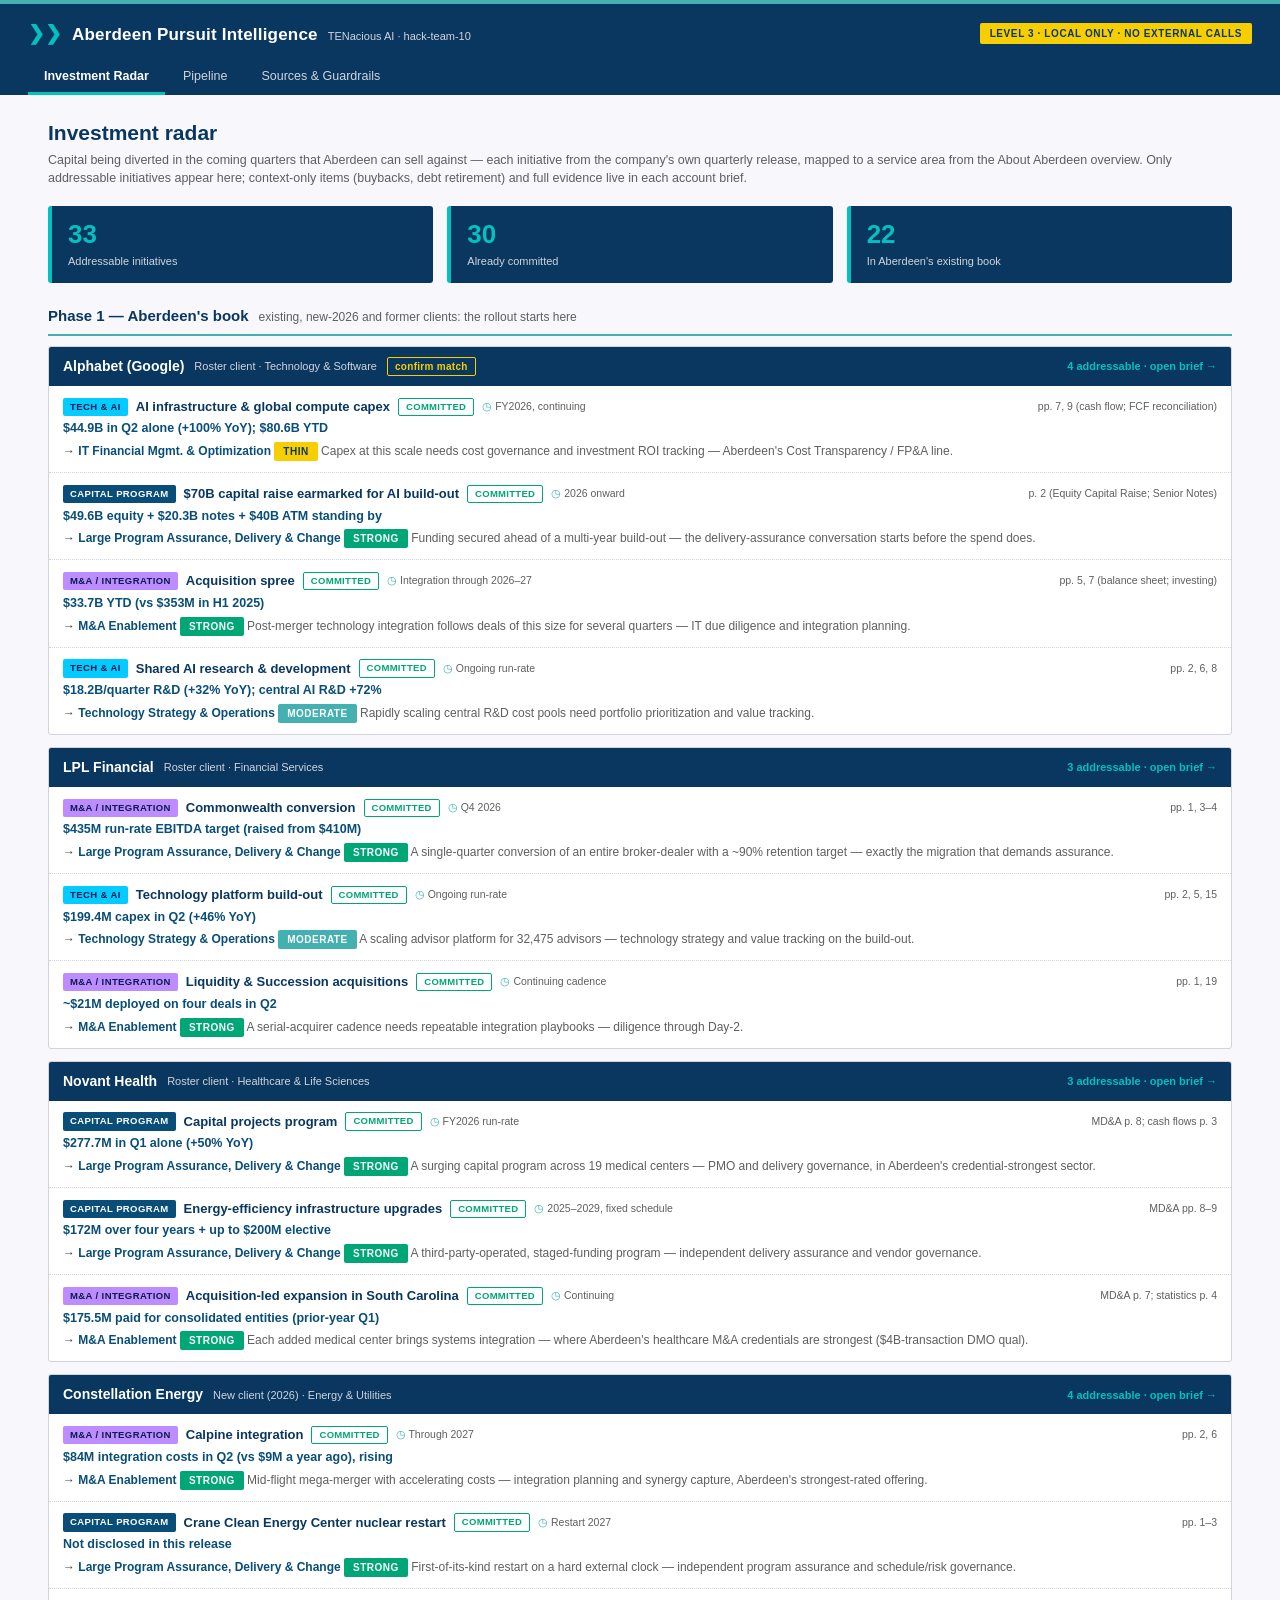
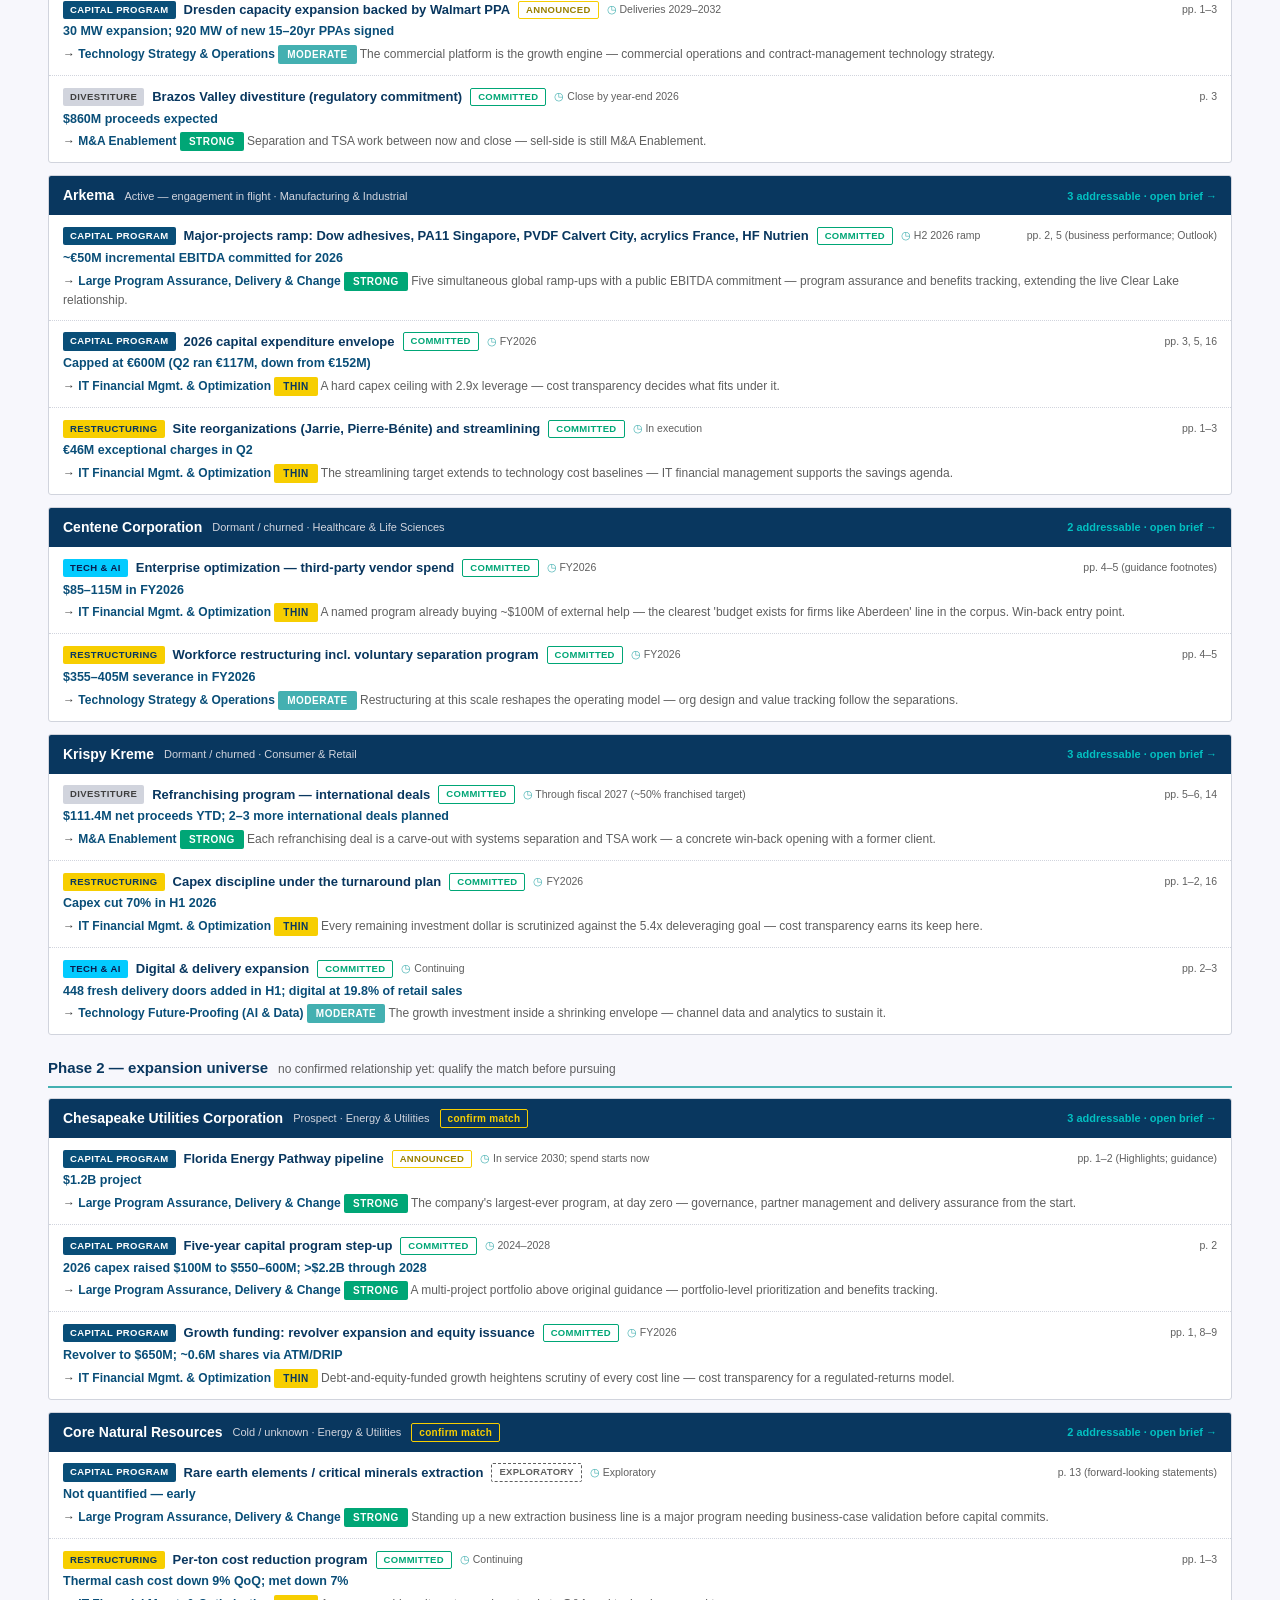
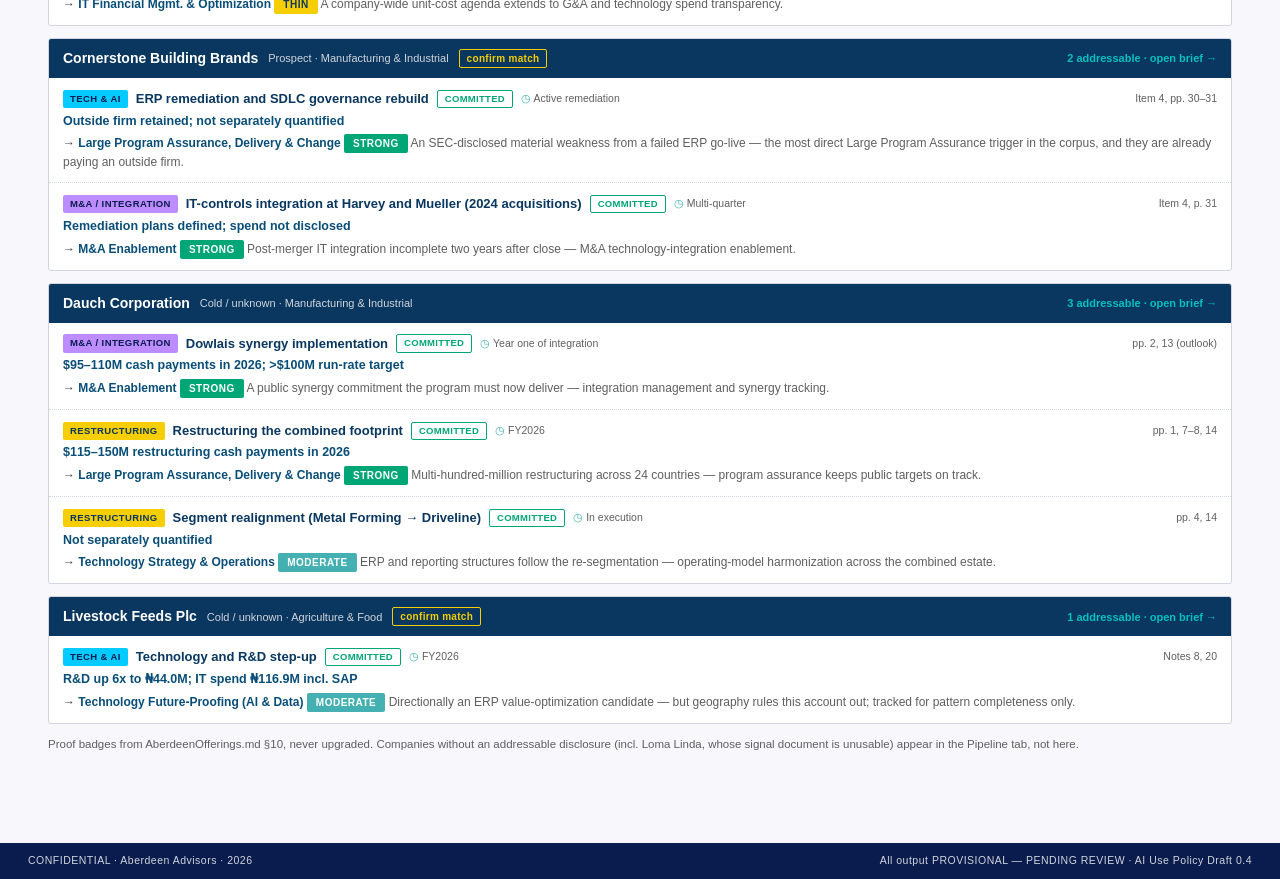
==== app/pursuit-intelligence.html @ a60574e6 "Remove the redundant Accounts-assessed stat from the Pipeline view It only repeated the row count of" ====
<meta charset="utf-8" />
<meta name="viewport" content="width=device-width, initial-scale=1.0" />
<title>Aberdeen Pursuit Intelligence</title>
<style>
/* Aberdeen Pursuit Intelligence — CURRENT brand system (SKILL.md §2.1)
   Flat, dense, navy-dominant, confident. No shadows, no gradients (except
   where a surface needs separation), no decoration. */

:root {
  --navy: #09375F;
  --navy-dark: #091C4D;
  --navy-mid: #094E78;
  --teal-heritage: #44B0B1;
  --teal-signal: #03C0C1;
  --teal-light: #E7F5F5;
  --amber: #F7CE01;
  --blue-cta: #027BCE;
  --white: #FFFFFF;
  --grey-light: #D1D4DD;
  --body: #404040;
  --grey-dark: #5F5F5F;
  --cyan: #03CBFF;
  --green: #00A676;
  --purple: #BD8CFF;
  --red: #D85049;
  --bg: #F7F7FC;
  --font: "Poppins", "Montserrat", "Segoe UI", Calibri, sans-serif;
}

* { margin: 0; padding: 0; box-sizing: border-box; }

body {
  font-family: var(--font);
  color: var(--body);
  background: var(--bg);
  font-size: 13.5px;
  line-height: 1.5;
}

/* ---------- header ---------- */
.topbar {
  background: var(--navy);
  color: var(--white);
  border-top: 4px solid var(--teal-heritage);
  padding: 14px 28px 0;
}
.topbar-row { display: flex; align-items: center; gap: 16px; }
.brandmark { display: flex; align-items: baseline; gap: 10px; }
.brandmark .chev { color: var(--teal-signal); font-weight: 700; font-size: 20px; }
.brandmark h1 { font-size: 17px; font-weight: 600; letter-spacing: .2px; }
.brandmark .sub { font-size: 11px; color: var(--grey-light); font-weight: 400; }
.level3 {
  margin-left: auto; font-size: 10px; font-weight: 600; letter-spacing: .6px;
  color: var(--navy); background: var(--amber); padding: 3px 10px; border-radius: 2px;
}
.tabs { display: flex; gap: 2px; margin-top: 12px; }
.tab {
  background: transparent; border: none; color: var(--grey-light);
  font-family: var(--font); font-size: 12.5px; font-weight: 500;
  padding: 9px 16px; cursor: pointer; border-bottom: 3px solid transparent;
}
.tab:hover { color: var(--white); }
.tab.active { color: var(--white); border-bottom-color: var(--teal-signal); font-weight: 600; }

.container { max-width: 1240px; margin: 0 auto; padding: 22px 28px 60px; }

/* ---------- generic ---------- */
h2.viewtitle { color: var(--navy); font-size: 21px; font-weight: 600; margin-bottom: 2px; }
.viewsub { color: var(--grey-dark); font-size: 12.5px; margin-bottom: 18px; }
.card {
  background: var(--white); border: 1px solid var(--grey-light);
  border-radius: 3px; padding: 16px 18px; margin-bottom: 14px;
}
.card h3 {
  color: var(--navy); font-size: 13px; font-weight: 600; text-transform: uppercase;
  letter-spacing: .5px; margin-bottom: 10px; padding-bottom: 6px;
  border-bottom: 2px solid var(--teal-heritage);
}
.grid2 { display: grid; grid-template-columns: 1fr 1fr; gap: 14px; align-items: start; }
.grid3 { display: grid; grid-template-columns: repeat(3, 1fr); gap: 14px; }
@media (max-width: 900px) { .grid2, .grid3 { grid-template-columns: 1fr; } }

.muted { color: var(--grey-dark); font-size: 12px; }
.small { font-size: 11.5px; }

/* ---------- chips & badges ---------- */
.chip {
  display: inline-block; font-size: 10px; font-weight: 600; letter-spacing: .4px;
  padding: 2px 8px; border-radius: 2px; text-transform: uppercase; white-space: nowrap;
}
.chip.filing        { background: var(--navy); color: var(--white); }
.chip.pressrelease  { background: var(--navy-mid); color: var(--white); }
.chip.digest        { background: var(--grey-light); color: var(--body); }
.chip.instruction   { background: var(--teal-heritage); color: var(--white); }
.chip.inference     { background: var(--white); color: var(--grey-dark); border: 1px dashed var(--grey-dark); }

.badge {
  display: inline-block; font-size: 10px; font-weight: 700; letter-spacing: .5px;
  padding: 2px 9px; border-radius: 2px;
}
.badge.STRONG   { background: var(--green); color: var(--white); }
.badge.MODERATE { background: var(--teal-heritage); color: var(--white); }
.badge.THIN     { background: var(--amber); color: var(--navy); }
.badge.NONE     { background: var(--red); color: var(--white); }

.tier {
  display: inline-block; font-size: 10.5px; font-weight: 700; letter-spacing: .4px;
  padding: 3px 10px; border-radius: 2px; text-transform: uppercase;
}
.tier.pursue   { background: var(--green); color: var(--white); }
.tier.develop  { background: var(--teal-signal); color: var(--navy-dark); }
.tier.qualify  { background: var(--amber); color: var(--navy); }
.tier.monitor  { background: var(--grey-light); color: var(--body); }

.flag {
  display: inline-block; font-size: 10px; font-weight: 600; color: var(--red);
  border: 1px solid var(--red); padding: 1px 7px; border-radius: 2px; letter-spacing: .3px;
}

/* ---------- tooltips ----------
   Plain-language explanations for the two badge systems (proof strength
   and commitment status). CSS-only, shown on hover; flat per the brand. */
[data-tip] { position: relative; cursor: help; }
[data-tip]::after {
  content: attr(data-tip);
  position: absolute; left: 0; bottom: calc(100% + 7px);
  background: var(--navy-dark); color: var(--white);
  font-size: 11px; font-weight: 400; line-height: 1.45; letter-spacing: 0;
  text-transform: none; text-align: left;
  padding: 8px 11px; border-radius: 3px;
  width: 250px; white-space: normal;
  opacity: 0; visibility: hidden; transition: opacity .12s ease-in;
  z-index: 30; pointer-events: none;
}
[data-tip]:hover::after, [data-tip]:focus-visible::after { opacity: 1; visibility: visible; }

.delta-up { color: var(--green); font-weight: 600; }
.delta-down { color: var(--red); font-weight: 600; }
.delta-flat { color: var(--grey-dark); }

/* ---------- dashboard ---------- */
.statrow { display: grid; grid-template-columns: repeat(4, 1fr); gap: 14px; margin-bottom: 18px; }
@media (max-width: 900px) { .statrow { grid-template-columns: repeat(2, 1fr); } }
.stat {
  background: var(--navy); color: var(--white); border-radius: 3px;
  padding: 14px 16px; border-left: 4px solid var(--teal-signal);
}
.stat .v { font-size: 26px; font-weight: 700; color: var(--teal-signal); line-height: 1.15; }
.stat .l { font-size: 11px; color: var(--grey-light); margin-top: 3px; }

table.accounts { width: 100%; border-collapse: collapse; background: var(--white); }
table.accounts th {
  background: var(--navy); color: var(--white); text-align: left;
  font-size: 11px; font-weight: 600; letter-spacing: .4px; text-transform: uppercase;
  padding: 9px 12px;
}
table.accounts td { padding: 10px 12px; border-bottom: 1px solid var(--grey-light); vertical-align: middle; font-size: 12.5px; }
table.accounts tr.acct-row { cursor: pointer; }
table.accounts tr.acct-row:hover td { background: var(--teal-light); }
.acct-name { color: var(--navy); font-weight: 600; font-size: 13.5px; }
.scorebar-wrap { display: flex; align-items: center; gap: 8px; min-width: 130px; }
.scorebar { flex: 1; height: 7px; background: var(--grey-light); border-radius: 2px; overflow: hidden; }
.scorebar > div { height: 100%; }
.scoreval { font-weight: 700; color: var(--navy); width: 26px; text-align: right; }

/* ---------- account detail ---------- */
.backlink {
  background: none; border: none; color: var(--blue-cta); font-family: var(--font);
  font-size: 12.5px; cursor: pointer; padding: 0; margin-bottom: 12px;
}
.acct-header { border-left: 5px solid var(--teal-heritage); padding-left: 16px; margin-bottom: 16px; }
.acct-header h2 { color: var(--navy); font-size: 24px; font-weight: 600; }
.acct-header .meta { display: flex; flex-wrap: wrap; gap: 8px; margin-top: 6px; align-items: center; }
.playline { margin-top: 8px; font-size: 13.5px; color: var(--navy); font-weight: 500; }
.playline b { color: var(--teal-signal); }

.scorebreak { display: flex; gap: 0; border: 1px solid var(--grey-light); border-radius: 3px; overflow: hidden; margin-bottom: 14px; }
.scorebreak .seg { flex: 1; padding: 10px 14px; background: var(--white); border-right: 1px solid var(--grey-light); }
.scorebreak .seg:last-child { border-right: none; }
.scorebreak .seg .n { font-size: 20px; font-weight: 700; color: var(--navy); }
.scorebreak .seg .cap { font-size: 10.5px; color: var(--grey-dark); text-transform: uppercase; letter-spacing: .4px; }
.scorebreak .seg.total { background: var(--navy); }
.scorebreak .seg.total .n { color: var(--teal-signal); }
.scorebreak .seg.total .cap { color: var(--grey-light); }

.signal { border: 1px solid var(--grey-light); border-left: 4px solid var(--teal-heritage); border-radius: 2px; padding: 12px 14px; margin-bottom: 10px; background: var(--white); }
.signal .sig-head { display: flex; align-items: center; gap: 8px; flex-wrap: wrap; }
.signal .sig-title { font-weight: 600; color: var(--navy); font-size: 13.5px; }
.signal .evidence { margin-top: 5px; }
.signal .quote {
  margin-top: 7px; padding: 7px 12px; background: var(--teal-light);
  border-left: 3px solid var(--teal-signal); font-style: italic; font-size: 12.5px;
}
.signal .maps { margin-top: 7px; font-size: 12px; }
.signal .maps b { color: var(--navy-mid); }
.sig-src { font-size: 10.5px; color: var(--grey-dark); margin-left: auto; }

.finrow { display: flex; flex-wrap: wrap; gap: 10px; margin-bottom: 4px; }
.fin {
  background: var(--white); border: 1px solid var(--grey-light); border-radius: 2px;
  padding: 8px 12px; min-width: 120px;
}
.fin .fl { font-size: 10.5px; color: var(--grey-dark); text-transform: uppercase; letter-spacing: .3px; }
.fin .fv { font-size: 16px; font-weight: 700; color: var(--navy); }
.fin .fd { font-size: 11px; }

.offer-rec { border: 1px solid var(--grey-light); border-radius: 2px; padding: 12px 14px; margin-bottom: 10px; background: var(--white); }
.offer-rec .oh { display: flex; align-items: center; gap: 10px; flex-wrap: wrap; }
.offer-rec .oname { font-weight: 600; color: var(--navy); }
.offer-rec .osub { font-size: 11.5px; color: var(--grey-dark); }
.cred { margin-top: 8px; padding: 8px 12px; background: var(--bg); border-left: 3px solid var(--navy-mid); font-size: 12px; }
.cred .ct { color: var(--grey-dark); font-size: 11px; margin-top: 2px; }
.inflight { color: var(--red); font-weight: 600; font-size: 10.5px; letter-spacing: .3px; }

.gap {
  padding: 8px 12px; background: #FDF6DA; border: 1px solid var(--amber);
  border-radius: 2px; font-size: 12px; margin-bottom: 8px;
}
.gap b { color: var(--navy); }

dl.kv { display: grid; grid-template-columns: 160px 1fr; row-gap: 7px; column-gap: 12px; }
dl.kv dt { color: var(--grey-dark); font-size: 11.5px; text-transform: uppercase; letter-spacing: .3px; padding-top: 1px; }
dl.kv dd { font-size: 12.5px; }
.empty-field { color: var(--grey-dark); font-style: italic; }
.empty-field::before { content: "— "; }

.rolechips { display: flex; flex-wrap: wrap; gap: 6px; margin-top: 6px; }
.rolechip { background: var(--teal-light); color: var(--navy); font-size: 11px; font-weight: 500; padding: 3px 10px; border-radius: 10px; }

/* ---------- investment radar ---------- */
.phasehead {
  display: flex; align-items: baseline; gap: 10px; margin: 22px 0 10px;
  padding-bottom: 6px; border-bottom: 2px solid var(--teal-heritage);
}
.phasehead h3 { color: var(--navy); font-size: 15px; font-weight: 600; }
.phasehead .muted { font-size: 12px; }

.inv-card {
  background: var(--white); border: 1px solid var(--grey-light); border-radius: 3px;
  margin-bottom: 12px; /* overflow must stay visible so badge tooltips are not clipped */
}
.inv-card .inv-head { border-radius: 2px 2px 0 0; }
.inv-card .inv-head {
  display: flex; align-items: center; gap: 10px; flex-wrap: wrap;
  background: var(--navy); color: var(--white); padding: 9px 14px; cursor: pointer;
}
.inv-card .inv-head:hover { background: var(--navy-mid); }
.inv-card .inv-head:focus-visible {
  background: var(--navy-mid);
  outline: 2px solid var(--teal-signal); outline-offset: -2px;
}
.inv-card .inv-head .nm { font-weight: 600; font-size: 14px; }
.inv-card .inv-head .bk { font-size: 11px; color: var(--grey-light); }
.inv-card .inv-head .cnt { margin-left: auto; font-size: 11px; color: var(--teal-signal); font-weight: 600; }

.inv-item { padding: 11px 14px; border-bottom: 1px dotted var(--grey-light); }
.inv-item:last-child { border-bottom: none; }
.inv-item .row1 { display: flex; align-items: center; gap: 8px; flex-wrap: wrap; }
.inv-item .init { font-weight: 600; color: var(--navy); font-size: 13px; }
.inv-item .amt { color: var(--navy-mid); font-weight: 700; font-size: 12.5px; }
.inv-item .angle { margin-top: 4px; font-size: 12px; }
.inv-item .angle b { color: var(--navy-mid); }
.inv-item .ev { margin-top: 3px; font-size: 11.5px; color: var(--grey-dark); }
.inv-item.ctx { background: var(--bg); }
.inv-item.ctx .init { color: var(--grey-dark); font-weight: 500; }

.itype {
  display: inline-block; font-size: 9.5px; font-weight: 700; letter-spacing: .4px;
  padding: 2px 7px; border-radius: 2px; text-transform: uppercase; white-space: nowrap;
}
.itype.tech-ai         { background: var(--cyan); color: var(--navy-dark); }
.itype.capital-program { background: var(--navy-mid); color: var(--white); }
.itype.ma-integration  { background: var(--purple); color: var(--navy-dark); }
.itype.restructuring   { background: var(--amber); color: var(--navy); }
.itype.capital-returns { background: var(--green); color: var(--white); }
.itype.divestiture     { background: var(--grey-light); color: var(--body); }

.istatus {
  display: inline-block; font-size: 9.5px; font-weight: 600; letter-spacing: .3px;
  padding: 1px 7px; border-radius: 2px; text-transform: uppercase;
}
.istatus.committed   { border: 1px solid var(--green); color: var(--green); }
.istatus.announced   { border: 1px solid var(--amber); color: #9a8000; }
.istatus.exploratory { border: 1px dashed var(--grey-dark); color: var(--grey-dark); }

.hzn { font-size: 10.5px; color: var(--grey-dark); white-space: nowrap; }
.hzn::before { content: "◷ "; color: var(--teal-heritage); }

/* ---------- outreach ---------- */
.controls { display: flex; flex-wrap: wrap; gap: 12px; margin-bottom: 14px; align-items: flex-end; }
.control label { display: block; font-size: 10.5px; color: var(--grey-dark); text-transform: uppercase; letter-spacing: .4px; margin-bottom: 3px; }
.control select {
  font-family: var(--font); font-size: 12.5px; color: var(--body);
  padding: 7px 10px; border: 1px solid var(--grey-light); border-radius: 2px; background: var(--white);
  min-width: 180px;
}
.btn {
  font-family: var(--font); font-size: 12.5px; font-weight: 600; cursor: pointer;
  border: none; border-radius: 2px; padding: 9px 18px;
}
.btn.primary { background: var(--navy); color: var(--white); }
.btn.primary:hover { background: var(--navy-mid); }
.btn.ghost { background: var(--white); color: var(--navy); border: 1px solid var(--navy); }

.provisional {
  display: flex; align-items: center; gap: 10px;
  background: var(--amber); color: var(--navy); font-weight: 700; font-size: 11px;
  letter-spacing: .6px; padding: 7px 14px; border-radius: 2px 2px 0 0;
}
.draft {
  background: var(--white); border: 1px solid var(--amber); border-top: none;
  padding: 18px 22px; font-size: 13px; white-space: pre-wrap;
  font-family: var(--font); border-radius: 0 0 2px 2px;
}
.draft-meta { font-size: 11px; color: var(--grey-dark); margin-top: 8px; }

/* ---------- sources view ---------- */
table.srcs { width: 100%; border-collapse: collapse; background: var(--white); font-size: 12px; }
table.srcs th { background: var(--navy-mid); color: var(--white); text-align: left; padding: 8px 10px; font-size: 10.5px; text-transform: uppercase; letter-spacing: .4px; }
table.srcs td { padding: 8px 10px; border-bottom: 1px solid var(--grey-light); vertical-align: top; }

.guardrail { display: flex; gap: 10px; padding: 8px 0; border-bottom: 1px dotted var(--grey-light); font-size: 12.5px; }
.guardrail .gnum {
  flex: none; width: 22px; height: 22px; border-radius: 50%;
  background: var(--navy); color: var(--white); font-size: 11px; font-weight: 700;
  display: flex; align-items: center; justify-content: center;
}

footer.confid {
  margin-top: 30px; padding: 10px 28px; background: var(--navy-dark); color: var(--grey-light);
  font-size: 10.5px; letter-spacing: .5px; display: flex; justify-content: space-between;
}

/* --- focus visibility -----------------------------------------------------
   There were no :focus rules at all, so a keyboard user had no way to tell
   where they were. Teal outline, offset so it reads against both the white
   table and the teal-light hover state. */
:focus-visible {
  outline: 2px solid var(--teal-signal, #03C0C1);
  outline-offset: 2px;
}
table.accounts tr.acct-row:focus-visible {
  outline: 2px solid var(--teal-signal, #03C0C1);
  outline-offset: -2px;
}
table.accounts tr.acct-row:focus-visible td { background: var(--teal-light); }

/* --- wide tables scroll instead of breaking the page ----------------------
   The pipeline table is 7 columns with long offering names. Below roughly
   900px it forced horizontal overflow on <body>; now it scrolls in its own
   box and the page never does. */
.table-scroll { overflow-x: auto; -webkit-overflow-scrolling: touch; }
table.accounts, table.srcs { min-width: 720px; }
@media (max-width: 720px) {
  table.accounts, table.srcs { min-width: 640px; }
}

</style>
<header class="topbar">
    <div class="topbar-row">
      <div class="brandmark">
        <span class="chev">&#10095;&#10095;</span>
        <h1>Aberdeen Pursuit Intelligence</h1>
        <span class="sub">TENacious AI &middot; hack-team-10</span>
      </div>
      <span class="level3">LEVEL 3 &middot; LOCAL ONLY &middot; NO EXTERNAL CALLS</span>
    </div>
    <nav class="tabs" id="tabs">
      <button class="tab active" data-view="invest">Investment Radar</button>
      <button class="tab" data-view="dashboard">Pipeline</button>
      <button class="tab" data-view="sources">Sources &amp; Guardrails</button>
    </nav>
  </header>

  <main class="container" id="main"></main>

  <footer class="confid">
    <span>CONFIDENTIAL &middot; Aberdeen Advisors &middot; 2026</span>
    <span>All output PROVISIONAL — PENDING REVIEW &middot; AI Use Policy Draft 0.4</span>
  </footer>
<script>
/* ============================================================
   Aberdeen Pursuit Intelligence — Aberdeen-side knowledge base
   Source: hack-team-10/agent-instructions/AberdeenOfferings.md,
           AGENT_WORKFLOW.md, SKILL.md  (all facts trace to those files)
   Level 3 — local only. No external calls anywhere in this app.
   ============================================================ */

const ABERDEEN = {

  firm: {
    name: "Aberdeen Advisors",
    profile: [
      { label: "Team", value: "250+ (2026)", note: "2 in 2019 → 250+ in 2026" },
      { label: "Recognition", value: "Inc. 5000", note: "Top 20 fastest-growing tech services co. in US" },
      { label: "Model", value: "Virtual-first", note: "HQ Chicago · offshore engineering Hyderabad" },
      { label: "Revenue 2026 (thru 8/6)", value: "$23.4M", note: "+32% vs 2025 same period ($17.7M), 30 accounts" },
    ],
    positioning: "Boutique speed and senior-practitioner delivery against Big-4 cost and timelines. 2–6 week sprints, not 3–9 month programs.",
    aberdeenRivals: "Per the CoE strategy session: the real competitive threat is Regional Boutiques (Slalom, West Monroe, Protiviti) and Pure-Play AI shops — not the Big-4.",
  },

  capabilities: [
    "Strategy & Transformation",
    "Deal Enablement & Growth",
    "Organizational & Operational Efficiency",
    "Financial Transparency",
    "Platform Implementation & Modernization",
    "Product & Application Services",
  ],

  industries: [
    "Construction", "Consumer Products", "Education", "Financial Services",
    "Healthcare", "Infrastructure", "Life Sciences", "Manufacturing",
    "Private Equity", "Public Sector", "Real Estate", "Retail",
    "Technology", "Transportation",
  ],

  /* The five sellable service areas + proof strength from AberdeenOfferings.md §10.
     Strength ratings are NEVER upgraded in this app — honesty mechanic. */
  offerings: [
    {
      id: "tso",
      name: "Technology Strategy & Operations",
      subServices: "Strategic Planning · Product Mgmt. · Value Tracking",
      strength: "MODERATE",
      proofNote: "3 Growth Strategy engagements + portfolio management content.",
    },
    {
      id: "itfm",
      name: "IT Financial Mgmt. & Optimization",
      subServices: "Cost Transparency · FP&A · Cost Transformation",
      strength: "THIN",
      proofNote: "Capability asserted, proof indirect (global sourcing business case; Orgill IT financial model). Sell the capability — do not imply a track record.",
    },
    {
      id: "aidata",
      name: "Technology Future-Proofing (AI & Data)",
      subServices: "AI & Data Readiness · Governance · Transformation",
      strength: "MODERATE",
      proofNote: "Delivered BI/MDM/data-platform work; ONE live AI engagement (Arkema KM Copilot & Energy Mgmt, Clear Lake) — citable as in progress, never as a delivered outcome.",
    },
    {
      id: "lpa",
      name: "Large Program Assurance, Delivery & Change",
      subServices: "EHR · ERP · Digital Transformations",
      strength: "STRONG",
      proofNote: "8 EHR/Epic credentials with quantified outcomes; ERP credentials cross-industry incl. brand-name retail.",
    },
    {
      id: "ma",
      name: "M&A Enablement",
      subServices: "IT Due Diligence · Integration Planning · Value Creation",
      strength: "STRONG",
      proofNote: "4 credentials spanning provider and PE, $4B transaction to <$50M — buy-side diligence and post-merger execution.",
    },
  ],

  /* Credential inventory highlights — anonymised per house convention
     ("Client is a [size] [sector] [type]…"). From AberdeenOfferings.md §7–§8. */
  credentials: [
    { id: "epic18", offering: "lpa", sector: "Healthcare",
      text: "Epic Foundations implementation of 18 modules over 12 months, achieving 9 stars", clientType: "Payvider", band: "$1B–$5B", quantified: true },
    { id: "apprat", offering: "lpa", sector: "Healthcare",
      text: "Application rationalization strategy & execution after Epic implementation — $50M+ savings over 5 years", clientType: "Provider", band: "$500M–$999M", quantified: true },
    { id: "dmo4b", offering: "ma", sector: "Healthcare",
      text: "Stood up a digital management office to guide post-merger IT integration planning in a $4B transaction", clientType: "Provider", band: "$5B+", quantified: true },
    { id: "pedd", offering: "ma", sector: "Private Equity",
      text: "IT due diligence for acquisition of an independent dermatology practice operator", clientType: "Private Equity", band: "$50–500M", quantified: false },
    { id: "ocio", offering: "tso", sector: "Healthcare",
      text: "Business case and operating model for global sourcing transformation across all IT towers (Apps, Infra, Data, Cyber)", clientType: "Provider", band: "$10B+", quantified: false },
    { id: "digstrat", offering: "tso", sector: "Healthcare",
      text: "Built and rolled out digital strategy — patient access, digital operations, community health — incl. cross-functional operating model", clientType: "Payvider", band: "$1B–$5B", quantified: false },
    { id: "pbicockpit", offering: "aidata", sector: "Healthcare",
      text: "Power BI analytics cockpit for all in-flight projects and requested demand across 4 source systems", clientType: "Provider", band: "$5B+", quantified: false },
    { id: "mdm", offering: "aidata", sector: "Healthcare",
      text: "Data Governance and MDM strategy using Azure Fabric, Informatica MDM, and Databricks", clientType: "Payvider", band: "$1B–$5B", quantified: false },
    { id: "arkemalive", offering: "aidata", sector: "Manufacturing",
      text: "KM Copilot & Energy Management engagement (Clear Lake) — Phase 1 kickoff Nov 2025, tech discovery Aug 2026. IN FLIGHT — cite as in progress only", clientType: "Specialty chemicals", band: "Enterprise", quantified: false, inFlight: true },
    { id: "walmarterp", offering: "lpa", sector: "Retail",
      text: "Led ERP transformation at the world's largest retailer — finance and supply chain for food manufacturing across Central America, Mexico and a US greenfield plant", clientType: "Retail", band: "Enterprise", quantified: false },
    { id: "unilever", offering: "lpa", sector: "Consumer Products",
      text: "SAP supply chain across European manufacturing units; global procurement delivering ~$2.5M/year spend impact", clientType: "Consumer goods", band: "Enterprise", quantified: true },
    { id: "commconn", offering: "tso", sector: "Healthcare",
      text: "Refined Community Connect expansion into a new state — provider group onboarding reduced from 6 to 3 months", clientType: "Provider", band: "$5B+", quantified: true },
    { id: "erphcm", offering: "lpa", sector: "Healthcare",
      text: "ERP & HCM platform strategy and selection incl. program design, activation, implementation assurance", clientType: "Payvider", band: "$1B–$5B", quantified: false },
    { id: "supchain", offering: "aidata", sector: "Healthcare",
      text: "Supply chain dashboards improving order funnel visibility, customer experience and SLA performance", clientType: "Provider", band: "$5B+", quantified: false },
  ],

  /* Account records for the 13 companies in the signal corpus.
     Buckets follow AGENT_WORKFLOW.md §2. Relationship facts come ONLY from
     the instruction files — where the repo has no CRM/revenue data, fields
     are null and the app reports the gap ("empty is a finding", §6.5). */
  accounts: [
    {
      id: "arkema", name: "Arkema", industry: "Manufacturing & Industrial",
      bucket: "existing-live", play: "Expansion — build on the live engagement",
      liveEngagementOffering: "aidata",
      matchNote: { score: 100, basis: "Named in AGENT_WORKFLOW.md §0 as a synced engagement library (Arkema — KM Copilot & Energy Management)." },
      relationship: {
        status: "Active Client — engagement in flight",
        engagement: "KM Copilot & Energy Management (Clear Lake). Phase 1 kickoff Nov 2025; tech discovery Aug 2026.",
        owner: null, strengthField: null, contacts: null, lastInteraction: null,
        note: "Engagement facts from AGENT_WORKFLOW.md. Owner, strength and contacts live in the CRM, which is not in this repo — reported as unavailable, not guessed.",
      },
      rosterEvidence: "On the client roster (AberdeenOfferings.md §9).",
    },
    {
      id: "centene", name: "Centene Corporation", industry: "Healthcare & Life Sciences",
      bucket: "dormant", play: "Win-back — lead with what changed since we left",
      matchNote: { score: 100, basis: "Named in AGENT_WORKFLOW.md §2 as dormant/churned (2025 revenue, zero 2026) and on the client roster." },
      relationship: {
        status: "Former client — dormant in 2026",
        engagement: null, owner: null, strengthField: null, contacts: null, lastInteraction: null,
        note: "Dormancy is documented; engagement history and contacts are in the CRM/Quals tracker, not in this repo.",
      },
      rosterEvidence: "On the client roster, healthcare group (§9).",
    },
    {
      id: "krispykreme", name: "Krispy Kreme", industry: "Consumer & Retail",
      bucket: "dormant", play: "Win-back — re-open with a cost/turnaround angle",
      matchNote: { score: 100, basis: "Named in AGENT_WORKFLOW.md §2 as dormant/churned and on the client roster." },
      relationship: {
        status: "Former client — dormant in 2026",
        engagement: null, owner: null, strengthField: null, contacts: null, lastInteraction: null,
        note: "Prior engagement detail lives in the Quals tracker, not in this repo.",
      },
      rosterEvidence: "On the client roster (§9).",
    },
    {
      id: "constellation", name: "Constellation Energy", industry: "Energy & Utilities",
      bucket: "new-2026", play: "Land-and-expand — deepen a first-year relationship",
      matchNote: { score: 100, basis: "CONFIRMED against the CRM account list (081426): the account is \"Constellation Energy Generation LLC\", the merchant-generation subsidiary that files these results. Earlier 88-score flag is resolved." },
      relationship: {
        status: "New client in 2026 — identity confirmed",
        engagement: null, owner: null, strengthField: null, contacts: null, lastInteraction: null,
        note: "Identity confirmed; owner, strength and contacts still require the CRM's populated fields.",
      },
      rosterEvidence: "\"Constellation\" evidenced in engagement folders / past-engagement examples (§9).",
    },
    {
      id: "novant", name: "Novant Health", industry: "Healthcare & Life Sciences",
      bucket: "roster-active", play: "Expand — healthcare is Aberdeen's credential stronghold",
      matchNote: { score: 100, basis: "Named on the client roster as a representative healthcare client (§9)." },
      relationship: {
        status: "Roster client — 2026 revenue status not in this repo",
        engagement: null, owner: null, strengthField: null, contacts: null, lastInteraction: null,
        note: "Roster presence is documented; current revenue trajectory requires the revenue file (not in repo).",
      },
      rosterEvidence: "Representative healthcare client on the roster slide (§9).",
    },
    {
      id: "lpl", name: "LPL Financial", industry: "Financial Services",
      bucket: "roster-active", play: "Expand — Financial Services is CoE priority sector #1",
      matchNote: { score: 100, basis: "Named on the client roster (§9)." },
      relationship: {
        status: "Roster client — 2026 revenue status not in this repo",
        engagement: null, owner: null, strengthField: null, contacts: null, lastInteraction: null,
        note: "Roster presence documented; trajectory and owner require the CRM/revenue file.",
      },
      rosterEvidence: "On the client roster (§9).",
    },
    {
      id: "alphabet", name: "Alphabet (Google)", industry: "Technology & Software",
      bucket: "roster-active", play: "Targeted expansion — scope a beachhead, not the enterprise",
      matchNote: { score: 100, basis: "CONFIRMED against the CRM account list (081426): \"Google\" is a named account. Identity is settled; the open question is SCOPE — nothing says which Google organisation or what was delivered, and the scale sits well outside Aberdeen's mid-market motion.", flagged: true },
      relationship: {
        status: "Roster client — scope of relationship unknown from this repo",
        engagement: null, owner: null, strengthField: null, contacts: null, lastInteraction: null,
        note: "Roster shows the logo; nothing in this repo says what was delivered or for which Google org.",
      },
      rosterEvidence: "On the client roster (§9).",
    },
    {
      id: "core", name: "Core Natural Resources", industry: "Energy & Utilities",
      bucket: "cold", play: "Cold — no Aberdeen relationship (earlier roster match was wrong)",
      matchNote: { score: 0, basis: "RESOLVED AGAINST THE CRM ACCOUNT LIST (081426): the Aberdeen account abbreviated \"Core\" on the roster slide is CORE COVERS, a spa/hot-tub cover manufacturer — not Core Natural Resources, the Appalachian coal producer whose filing is in client-data/. Two unrelated companies. The §2.4 flag was correct to hold; the answer is no relationship.", flagged: true },
      relationship: {
        status: "No Aberdeen relationship — distinct from the CRM account 'Core Covers'",
        engagement: null, owner: null, strengthField: null, contacts: null, lastInteraction: null,
        note: "Keep these records separate. Core Covers is the client; Core Natural Resources is a cold prospect that happens to share a first word.",
      },
      rosterEvidence: "None. The roster's \"Core\" is Core Covers.",
    },
    {
      id: "cornerstone", name: "Cornerstone Building Brands", industry: "Manufacturing & Industrial",
      bucket: "prospect", play: "Qualify — near-name collision with a different dormant account",
      matchNote: { score: 55, basis: "CONFIRMED against the CRM account list (081426): the Aberdeen account is \"Cornerstone Care\", a community health provider — a DIFFERENT company from Cornerstone Building Brands, the CD&R-owned building-products manufacturer whose 10-Q is in client-data/. Below the 60 threshold → treated as a new prospect, collision flagged so no one merges the records.", flagged: true },
      relationship: {
        status: "No documented Aberdeen relationship",
        engagement: null, owner: null, strengthField: null, contacts: null, lastInteraction: null,
        note: "Not on the roster. The similarly-named \"Cornerstone Care\" is a former client — keep the records separate.",
      },
      rosterEvidence: "None.",
    },
    {
      id: "cpk", name: "Chesapeake Utilities Corporation", industry: "Energy & Utilities",
      bucket: "prospect", play: "Qualify — fits CoE priority sector #2 (Energy & Industrials)",
      matchNote: { score: 0, basis: "No match. CONFIRMED against the CRM account list (081426) — and note the near-miss: the CRM holds \"Chesapeake Spice\", a seasoning blender, which is a DIFFERENT company. Cold prospect; Energy & Industrials is a CoE priority sector where credentials are thin — Arkema is the visible engagement.", flagged: true },
      relationship: {
        status: "No documented Aberdeen relationship",
        engagement: null, owner: null, strengthField: null, contacts: null, lastInteraction: null,
        note: "Do not merge with the CRM account 'Chesapeake Spice' — unrelated company, shared first word only.",
      },
      rosterEvidence: "None.",
    },
    {
      id: "dauch", name: "Dauch Corporation", industry: "Manufacturing & Industrial",
      bucket: "cold", play: "Cold — requires external research before pursuit",
      matchNote: { score: 0, basis: "No match anywhere in the instruction set. Per §2 this is Unknown — external research required; said plainly." },
      relationship: {
        status: "No documented Aberdeen relationship",
        engagement: null, owner: null, strengthField: null, contacts: null, lastInteraction: null, note: null,
      },
      rosterEvidence: "None.",
    },
    {
      id: "lsf", name: "Livestock Feeds Plc", industry: "Agriculture & Food",
      bucket: "cold", play: "Deprioritize — outside geographic focus",
      matchNote: { score: 0, basis: "No match. CONFIRMED against the CRM account list (081426) — and note the near-miss: the CRM holds \"Livestock Nutrition Center\", a US animal-feed business, which is a DIFFERENT company. This one is Nigerian-listed (figures in ₦'000); Aberdeen's geography vocabulary covers US regions, India, Europe and Global, with no African footprint documented.", flagged: true },
      relationship: {
        status: "No documented Aberdeen relationship",
        engagement: null, owner: null, strengthField: null, contacts: null, lastInteraction: null,
        note: "Do not merge with the CRM account 'Livestock Nutrition Center' — unrelated company on a different continent.",
      },
      rosterEvidence: "None.",
    },
    {
      id: "lomalinda", name: "Loma Linda University Health", industry: "Healthcare & Life Sciences",
      bucket: "new-2026", play: "Land-and-expand — but the signal document is unusable",
      matchNote: { score: 100, basis: "Named as a new-2026 account (AGENT_WORKFLOW.md §2) and on the healthcare roster (§9)." },
      relationship: {
        status: "New client in 2026",
        engagement: null, owner: null, strengthField: null, contacts: null, lastInteraction: null,
        note: "Relationship exists per the instruction files; detail requires the CRM.",
      },
      rosterEvidence: "On the healthcare roster (§9); listed among 2026 new accounts (§2).",
      dataQualityFlag: "The file named after Loma Linda in client-data/ is a third-party market-news digest from July 2023 — NOT their financials. No buying signals can be extracted for this account from this corpus.",
    },
  ],

  /* Decision-maker mapping: the CRM's Key Contacts / Decision Makers /
     Executive Sponsorship columns are empty on nearly every account and the
     CRM itself is not in this repo. Per guardrail §6.5 the app reports the
     gap and offers ROLE-level guidance only — never invented names. */
  buyerRolesByOffering: {
    tso:   ["CIO / CDIO", "COO", "Head of PMO / Portfolio"],
    itfm:  ["CFO", "CIO", "VP IT Finance"],
    aidata:["Chief Data / AI Officer", "CIO", "CISO (governance)", "Functional VP sponsoring the use case"],
    lpa:   ["CIO", "Program executive sponsor", "CHRO (HCM) / CFO (ERP)"],
    ma:    ["CFO", "Corp Dev / Strategy lead", "PE deal team / operating partner"],
  },

  guardrails: [
    "Level 3 — all account, revenue and relationship data stays local. No external model, no external API. This app makes zero network calls.",
    "Empty is a finding: CRM contact fields are reported as unavailable, never filled with a plausible guess. A fabricated decision-maker name is the single worst failure mode.",
    "Proof-strength badges come from AberdeenOfferings.md §10 and are never upgraded to flatter the page.",
    "Every signal carries a provenance tag (filing · press release · aggregator · CRM · inference) and a source reference.",
    "The CRM's Fake Data sheet (1,000 fabricated rows) is excluded by construction — this app was built without it.",
    "All generated outreach is PROVISIONAL — PENDING REVIEW. Nothing leaves the building without explicit human approval (AI Use Policy Draft 0.4).",
    "AI credentials are in flight, not delivered: Arkema KM Copilot & Energy Management is citable as in progress only. CARES and 'Building Trusted AI at Enterprise Scale' are frameworks, not engagements.",
    "Fuzzy matches between 60–85 are flagged for confirmation; below 60 treated as Unknown (workflow §2.4).",
  ],

  dataCoverage: {
    available: [
      "CRM account NAME list — 30 accounts, supplied 081426. Resolved four identity questions and exposed three near-miss name collisions (Core, Chesapeake, Livestock)",
      "Signal corpus: 13 public documents in client-data/ (12 usable, 1 flagged)",
      "Offering taxonomy, credential inventory and proof-strength map (AberdeenOfferings.md)",
      "Account classification facts and revenue baseline (AGENT_WORKFLOW.md)",
      "Brand system for generated collateral (SKILL.md)",
    ],
    missing: [
      "CRM 'Active Accounts' FIELD data (43 fields × 30 accounts) — the account names are now known, but Status, Industry, Size, Owner, Strength and the rest still live at the CoE base path",
      "Revenue file (2026 vs 2025 by account) — only the firm-level baseline is documented",
      "Pipeline sheet (named opportunities with values)",
      "Engagement libraries (kickoff decks, minutes) — local-only by policy, never committed",
      "Key Contacts / Decision Makers / Executive Sponsorship — largely blank in the CRM itself",
    ],
  },
};

</script>
<script>
/* ============================================================
   Aberdeen Pursuit Intelligence — signal corpus
   Extracted from the 13 public documents in hack-team-10/client-data/.
   Every signal carries evidence, a source reference and a provenance tag.
   Nothing here is invented; coverage gaps are stated on the account.
   ============================================================ */

const SIGNALS = [

  /* ---------------- ALPHABET ---------------- */
  {
    accountId: "alphabet",
    company: "Alphabet Inc.",
    docFile: "2026q2-alphabet-earnings-release.pdf",
    docType: "earnings release",
    period: "Q2 2026 (quarter ended June 30, 2026)",
    provenanceClass: "press release",
    keyFinancials: [
      { label: "Revenue", value: "$119.8B", delta: "+24% YoY", sentiment: "up" },
      { label: "Google Cloud", value: "$24.8B", delta: "+82% YoY", sentiment: "up" },
      { label: "Operating income", value: "$40.8B", delta: "+30% YoY · margin 34%", sentiment: "up" },
      { label: "Q2 capex", value: "$44.9B", delta: "+100% YoY", sentiment: "up" },
      { label: "Q2 free cash flow", value: "-$5.9B", delta: "vs +$24.6B in Q4 2025", sentiment: "down" },
    ],
    managementQuote: "Our AI investments are redefining what's possible across every part of our business. Q2 was an amazing quarter, with Alphabet revenues growing 24% year-over-year and Google Cloud revenues accelerating to 82% growth, driven by demand for AI infrastructure and AI solutions. — Sundar Pichai, CEO",
    signals: [
      { headline: "Capex surge for AI infrastructure turns free cash flow negative",
        evidence: "Q2 purchases of property and equipment doubled YoY to $44.9B ($80.6B YTD), driving Q2 free cash flow to negative $5.9B.",
        quote: null, sourceRef: "pp. 7, 9 (cash flow; FCF reconciliation)", provenance: "press release",
        category: "technology-investment", offering: "IT Financial Mgmt. & Optimization",
        whyItMaps: "A capex program of this scale creates urgent need for technology cost governance and infrastructure investment ROI tracking." },
      { headline: "$70B capital raise earmarked for AI infrastructure scaling",
        evidence: "June 2026: $49.6B net raised via common and mandatory convertible preferred stock, plus $20.3B of senior notes and a $40B ATM program.",
        quote: "aggregate net proceeds of $49.6 billion... including capital expenditures to scale AI infrastructure and global compute",
        sourceRef: "p. 2 (Equity Capital Raise)", provenance: "press release",
        category: "capital-allocation", offering: "Large Program Assurance, Delivery & Change",
        whyItMaps: "Capital raised specifically to fund a massive multi-year infrastructure build-out signals mega-program delivery and assurance needs." },
      { headline: "Google Cloud accelerates 82% on enterprise AI demand",
        evidence: "Cloud revenue rose 82% YoY to $24.8B with segment operating income tripling to $8.8B; nearly 90% of the Fortune 100 use Gemini Enterprise.",
        quote: "Google Cloud saw a meaningful acceleration in growth as revenues increased 82% to $24.8 billion",
        sourceRef: "pp. 1, 8 (highlights; segment results)", provenance: "press release",
        category: "data-AI", offering: "Technology Future-Proofing (AI & Data)",
        whyItMaps: "Explosive enterprise AI platform adoption signals ecosystem-wide AI transformation work." },
      { headline: "$33.7B in YTD acquisitions",
        evidence: "Acquisitions net of cash totaled $33.7B YTD 2026 (vs $353M in H1 2025); goodwill grew from $33.4B to $57.8B since December 2025.",
        quote: null, sourceRef: "pp. 5, 7 (balance sheet; investing)", provenance: "press release",
        category: "M&A", offering: "M&A Enablement",
        whyItMaps: "~$34B of acquisition spend in six months implies significant post-merger technology and operations integration workstreams." },
      { headline: "R&D and shared AI research spend escalating sharply",
        evidence: "Q2 R&D rose 32% YoY to $18.2B; unallocated Alphabet-level shared AI R&D grew 72% YoY to $5.8B.",
        quote: null, sourceRef: "pp. 2, 6, 8", provenance: "press release",
        category: "technology-investment", offering: "Technology Strategy & Operations",
        whyItMaps: "Rapidly scaling central AI R&D cost pools require operating-model and portfolio-prioritization discipline." },
    ],
    headwinds: ["Q2 FCF negative at -$5.9B on capex acceleration", "Other Bets loss widened to $1.8B", "Interest expense up to $1.28B as long-term debt hits $98.2B"],
    notes: "Headline net income is heavily distorted by a $98.0B one-time unrealized gain on equity securities. First-ever mandatory convertible preferred issuance underscores the scale of AI funding needs.",
  },

  /* ---------------- ARKEMA ---------------- */
  {
    accountId: "arkema",
    company: "Arkema",
    docFile: "arkema-press-release-results-q2-2026.pdf",
    docType: "press release + condensed interim financials",
    period: "Q2 2026 (published 30 July 2026)",
    provenanceClass: "press release",
    keyFinancials: [
      { label: "Sales", value: "€2,428M", delta: "+1.3% YoY (+3.2% organic)", sentiment: "up" },
      { label: "EBITDA", value: "€391M", delta: "+7.4% YoY · margin 16.1%", sentiment: "up" },
      { label: "Adjusted net income", value: "€129M", delta: "+7.8% YoY", sentiment: "up" },
      { label: "Recurring cash flow", value: "€78M", delta: "-29.3% YoY", sentiment: "down" },
      { label: "Net debt + hybrids", value: "€3,605M", delta: "2.9x EBITDA", sentiment: "flat" },
    ],
    managementQuote: "Our priorities will continue to combine strict discipline on costs and operational excellence with the ramp-up of our major projects, including the recent acquisition of Dow adhesives, our PA11 and Rilsan Clear plants in Singapore, the PVDF expansion in Calvert City... — Thierry Le Hénaff, Chairman & CEO",
    signals: [
      { headline: "Major capital projects ramping toward €50M incremental EBITDA",
        evidence: "Dow adhesives, PA11/Rilsan Clear Singapore, PVDF Calvert City, acrylics France and HF at Nutrien contributed ~€25M EBITDA in H1, expected ~€50M in 2026 vs 2025.",
        quote: "ramp up its major projects, which are expected to deliver around EUR 50 million additional EBITDA in 2026 versus 2025",
        sourceRef: "pp. 2, 5 (business performance; Outlook)", provenance: "press release",
        category: "growth-expansion", offering: "Large Program Assurance, Delivery & Change",
        whyItMaps: "A portfolio of simultaneous global plant ramp-ups with quantified EBITDA commitments needs program delivery assurance and benefits tracking." },
      { headline: "Dow adhesives acquisition entering integration phase",
        evidence: "The CEO names the 'recent acquisition of Dow adhesives' among major projects ramping in H2 2026, in a segment already delivering 30.5% of group sales.",
        quote: "the ramp-up of our major projects, including the recent acquisition of Dow adhesives",
        sourceRef: "pp. 1, 3 (CEO statement; Adhesive Solutions)", provenance: "press release",
        category: "M&A", offering: "M&A Enablement",
        whyItMaps: "A recently closed carve-out from Dow creates classic integration needs — IT separation/integration, systems cutover, synergy realization." },
      { headline: "Organization streamlining and site reorganizations to offset fixed-cost inflation",
        evidence: "€46M of exceptional expenses in Q2, mainly reorganization of the Jarrie and Pierre-Bénite sites; full-year target of offsetting fixed cost inflation.",
        quote: "strict cost discipline and continued progress in streamlining the organization",
        sourceRef: "pp. 1–3", provenance: "press release",
        category: "restructuring", offering: "IT Financial Mgmt. & Optimization",
        whyItMaps: "Enterprise-wide streamlining extends to technology cost baselines, where IT financial management directly supports the savings agenda." },
      { headline: "Raw-material cost shock driving rapid repricing — a data/analytics problem",
        evidence: "The Middle East conflict triggered sharp raw-material inflation, forcing swift pricing adjustments: +5.1% group price effect, +16.0% in Primary Materials, while volumes fell 1.8%.",
        quote: "Sharp increase of raw material costs following the start of the conflict in the Middle East leading to swift pricing adjustments",
        sourceRef: "pp. 1–2, 5", provenance: "press release",
        category: "cost-pressure", offering: "Technology Future-Proofing (AI & Data)",
        whyItMaps: "Fast, granular pricing responses to volatile input costs depend on advanced pricing analytics — a natural extension of the live KM Copilot / Energy Management work." },
      { headline: "Growth concentrated in batteries, electronics, 3D printing, datacenter-linked markets",
        evidence: "Batteries, electronics and 3D printing sales grew ~15% YoY; Coating Solutions EBITDA jumped 52.9% to €78M.",
        quote: "A few pockets of growth continuing to contribute meaningfully, in particular batteries, electronics and 3D printing",
        sourceRef: "pp. 1–2, 4", provenance: "press release",
        category: "growth-expansion", offering: "Technology Strategy & Operations",
        whyItMaps: "Pivoting the portfolio toward high-growth advanced-technology end-markets requires technology and operations strategy behind the growth segments." },
      { headline: "Tight capital allocation — capex capped at €600M",
        evidence: "Q2 capex fell to €117M from €152M YoY; 2026 capex limited to €600M; net debt/EBITDA rose to 2.9x from 2.5x.",
        quote: "capital expenditure limited to EUR 600 million in 2026",
        sourceRef: "pp. 3, 5, 16", provenance: "press release",
        category: "capital-allocation", offering: "IT Financial Mgmt. & Optimization",
        whyItMaps: "Hard capex ceilings put every spend category, including IT, under value-for-money scrutiny." },
    ],
    headwinds: ["Middle East conflict: raw-material inflation and supply disruption", "Volumes down 1.8% YoY; weak Europe (France, Germany)", "€10M FX headwind on EBITDA", "Acrylic spreads at low levels in Asia since May"],
    notes: "Aberdeen is already inside: KM Copilot & Energy Management engagement at Clear Lake, in flight. Full 20-page package including interim financial statements.",
  },

  /* ---------------- CENTENE ---------------- */
  {
    accountId: "centene",
    company: "Centene Corporation",
    docFile: "CENTENE CORPORATION REPORTS SECOND QUARTER 2026 RESULTS - Jul 28, 2026.pdf",
    docType: "press release (web printout)",
    period: "Q2 2026 (reported July 28, 2026)",
    provenanceClass: "press release",
    keyFinancials: [
      { label: "Total revenues", value: "$53.6B", delta: "+9.9% YoY", sentiment: "up" },
      { label: "Adjusted diluted EPS", value: "$2.51", delta: "vs $(0.16) in Q2 2025", sentiment: "up" },
      { label: "Health benefits ratio", value: "89.6%", delta: "improved from 93.0%", sentiment: "up" },
      { label: "At-risk membership", value: "25.9M", delta: "-7.6% YoY", sentiment: "down" },
    ],
    managementQuote: "Our second quarter results and improved full-year outlook represent meaningful milestones on our path to restoring profitability... focused on our goal of delivering industry-leading health outcomes with an industry-leading cost structure. — Sarah M. London, CEO",
    signals: [
      { headline: "Named enterprise optimization program with ~$100M of third-party vendor spend",
        evidence: "Q2 included $37M of enterprise optimization costs and $15M severance; FY2026 guidance excludes $355–405M of severance (incl. a voluntary separation program) and $85–115M of enterprise-optimization third-party vendor costs.",
        quote: "severance costs due to enterprise optimization and contract exits of approximately $355 million to $405 million, enterprise optimization third-party vendor costs of approximately $85 million to $115 million",
        sourceRef: "pp. 4–5 (non-GAAP reconciliation; guidance footnotes)", provenance: "press release",
        category: "restructuring", offering: "IT Financial Mgmt. & Optimization",
        whyItMaps: "An active, named optimization program already buying ~$100M of external help is live demand for cost-structure and technology optimization advisory." },
      { headline: "Turnaround momentum drives $6B guidance raise",
        evidence: "FY26 revenue guidance raised $6.0B to $193.5–197.5B; swung from a $(253)M loss in Q2 2025 to $1,091M net earnings.",
        quote: "The Company is increasing total revenues guidance range by $6.0 billion",
        sourceRef: "p. 3 (Outlook)", provenance: "press release",
        category: "growth-expansion", offering: "Technology Strategy & Operations",
        whyItMaps: "A profitability turnaround anchored on an 'industry-leading cost structure' requires technology operating-model work to sustain the margin recovery." },
      { headline: "Medical cost trend management as the core execution lever",
        evidence: "Consolidated HBR improved 340bps to 89.6%; Medicaid HBR 93.9% 'reflecting continued execution in management of medical cost trend' across 25.9M members.",
        quote: "Medicaid HBR of 93.9%, in-line with expectations and reflecting continued execution in management of medical cost trend",
        sourceRef: "pp. 1–2", provenance: "press release",
        category: "data-AI", offering: "Technology Future-Proofing (AI & Data)",
        whyItMaps: "Managing medical cost trend at this scale is fundamentally a data, analytics, and predictive-modeling capability problem." },
      { headline: "Marketplace membership down 40% — per-member cost structures must shrink",
        evidence: "Marketplace membership fell 40% YoY to 3.49M; total at-risk membership dropped 2.1M; Commercial premium revenue declined 7% to $9.4B.",
        quote: null, sourceRef: "pp. 2, 11 (membership; supplemental)", provenance: "press release",
        category: "margin-pressure", offering: "IT Financial Mgmt. & Optimization",
        whyItMaps: "A shrinking membership base forces right-sizing of per-member technology and administrative cost." },
      { headline: "Portfolio pruning via contract exits and divestitures",
        evidence: "H1 2026 includes a $10M gain on sale of a provider network, contract-exit severance, and $109M of medical claims liability removed via divestitures; workforce down to 59,800.",
        quote: null, sourceRef: "pp. 4–5, 11–12", provenance: "press release",
        category: "M&A", offering: "M&A Enablement",
        whyItMaps: "Ongoing divestitures and contract exits require separation support, TSA management, and systems disentanglement." },
    ],
    headwinds: ["Marketplace membership -40% YoY", "Medical cost trend / utilization pressure", "Policy uncertainty: eAPTC renewal, CMS Stars, state rate adequacy", "$355–405M severance expected in FY26"],
    notes: "Browser printout of the IR page — carries cookie-banner text and truncated table columns at page edges. Former Aberdeen client, dormant in 2026 (win-back target).",
  },

  /* ---------------- CONSTELLATION ---------------- */
  {
    accountId: "constellation",
    company: "Constellation Energy Corporation",
    docFile: "Constellation Reports Second Quarter 2026 Results.pdf",
    docType: "earnings release (web printout)",
    period: "Q2 2026 (released Aug 6, 2026)",
    provenanceClass: "press release",
    keyFinancials: [
      { label: "GAAP net income", value: "$513M", delta: "-47% YoY", sentiment: "down" },
      { label: "Adjusted operating EPS", value: "$2.55", delta: "+34% YoY", sentiment: "up" },
      { label: "FY26 EPS guidance", value: "$11.50–12.50", delta: "raised", sentiment: "up" },
      { label: "Nuclear capacity factor", value: "93.0%", delta: "vs 94.8% Q2 2025", sentiment: "down" },
      { label: "New long-term PPAs", value: "920 MW", delta: "15–20 yr terms", sentiment: "up" },
    ],
    managementQuote: "We remain focused on integrating Calpine, capturing the value of our expanded fleet and investing in opportunities that generate attractive returns. — Shane Smith, EVP & CFO",
    signals: [
      { headline: "Calpine mega-merger integration in full swing",
        evidence: "Calpine acquired January 2026; Q2 shows $84M of merger/integration costs (up from $9M) plus $149M amortization of acquired commodity contracts; share count grew 314M → 360M.",
        quote: "We remain focused on integrating Calpine, capturing the value of our expanded fleet",
        sourceRef: "pp. 2, 6 (reconciliation)", provenance: "press release",
        category: "M&A", offering: "M&A Enablement",
        whyItMaps: "A multi-billion-dollar merger mid-integration with rising costs is a direct trigger for post-merger integration and synergy-capture support." },
      { headline: "Crane Clean Energy Center nuclear restart advancing toward 2027",
        evidence: "FERC waiver granted to transfer Capacity Interconnection Rights from Eddystone to Crane; NRC approved Crane's fuel license amendment.",
        quote: "a major milestone moving us closer to restarting operations in 2027",
        sourceRef: "pp. 1–3 (Highlights; Recent Developments)", provenance: "press release",
        category: "growth-expansion", offering: "Large Program Assurance, Delivery & Change",
        whyItMaps: "A first-of-its-kind nuclear restart with hard regulatory milestones is a high-stakes program needing delivery assurance and schedule/risk governance." },
      { headline: "920 MW of new 15–20 year PPAs with corporate customers (incl. Walmart)",
        evidence: "Signed 920 MW of long-term PPAs with investment-grade customers starting 2029–2032, including a 176 MW Walmart agreement enabling a 30 MW Dresden expansion.",
        quote: "executing long-term agreements with our corporate customers",
        sourceRef: "pp. 1–3", provenance: "press release",
        category: "growth-expansion", offering: "Technology Strategy & Operations",
        whyItMaps: "Scaling a differentiated customer-facing commercial platform requires modernized commercial operations and contract management technology." },
      { headline: "$860M Brazos Valley divestiture closes out Calpine regulatory commitments",
        evidence: "Agreement with LS Power to divest the 606 MW Brazos Valley Energy Center for $860M — the last asset sale required under the Calpine deal; closing by year-end pending DOJ.",
        quote: "This marks the last asset sale required by our regulatory commitments under the acquisition.",
        sourceRef: "p. 3", provenance: "press release",
        category: "capital-allocation", offering: "M&A Enablement",
        whyItMaps: "A carve-out on a regulatory deadline needs separation planning, TSA management, and IT/data disentanglement." },
      { headline: "New fleet-wide operational metrics after portfolio transformation",
        evidence: "Post-Calpine, Constellation introduced Equivalent Forced Outage Factor as a new key metric for a 55 GW fleet powering the equivalent of 27 million homes.",
        quote: "we now consider Equivalent Forced Outage Factor (EFOF) to be a key operational metric beginning in 2026",
        sourceRef: "p. 4", provenance: "press release",
        category: "data-AI", offering: "Technology Future-Proofing (AI & Data)",
        whyItMaps: "Standing up new fleet-wide KPIs across a newly combined portfolio implies integrating operational data platforms and analytics across two legacy companies." },
    ],
    headwinds: ["86 planned refueling outage days vs 41 in Q2 2025", "GAAP EPS nearly halved on $340M unrealized fair-value losses", "Rising merger/integration cost drag"],
    notes: "\"Constellation\" appears both as a 2026 new account and in Aberdeen's past-engagement examples — identity must be confirmed against the CRM before outreach.",
  },

  /* ---------------- CORE NATURAL RESOURCES ---------------- */
  {
    accountId: "core",
    company: "Core Natural Resources, Inc.",
    docFile: "Core Natural Resources Reports Second Quarter 2026 Results - Aug 6, 2026.pdf",
    docType: "earnings release (web printout)",
    period: "Q2 2026 (released Aug 6, 2026)",
    provenanceClass: "press release",
    keyFinancials: [
      { label: "Revenue", value: "$1.1B", delta: "roughly flat", sentiment: "flat" },
      { label: "Net income", value: "$126.5M", delta: "boosted by $125.4M insurance proceeds", sentiment: "up" },
      { label: "Adjusted EBITDA", value: "$323.6M", delta: "", sentiment: "up" },
      { label: "Free cash flow", value: "$148.0M", delta: "", sentiment: "up" },
      { label: "Liquidity", value: "$1.0B", delta: "incl. $474M cash", sentiment: "up" },
    ],
    managementQuote: "Looking ahead, we remain laser-focused on achieving world-class productivity and industry-leading cost performance across our entire mining portfolio. — Jimmy Brock, Chairman & CEO",
    signals: [
      { headline: "CONSOL–Arch merger integration still maturing",
        evidence: "Core was created Jan 2025 from the CONSOL/Arch merger; risk factors still flag integration and synergy-realization risk, and EBITDA remains adjusted for merger-related expenses.",
        quote: "the risk that the businesses of the company and Arch Resources, Inc. will not be integrated successfully",
        sourceRef: "pp. 6, 11–13", provenance: "press release",
        category: "M&A", offering: "M&A Enablement",
        whyItMaps: "An 18-month-old merger of equals with flagged synergy risk is a prime candidate for integration management and synergy tracking." },
      { headline: "Aggressive per-ton cost reduction drive",
        evidence: "High-c.v. thermal cash cost/ton improved 9% QoQ to $38.58; metallurgical improved 7% to $85.65; management describes a 'step-change in operational execution'.",
        quote: "Drives significant per-ton cost and operating margin improvements",
        sourceRef: "pp. 1–3", provenance: "press release",
        category: "cost-pressure", offering: "IT Financial Mgmt. & Optimization",
        whyItMaps: "A company-wide unit-cost agenda extends naturally to G&A and technology cost optimization." },
      { headline: "Recently announced CEO transition",
        evidence: "Forward-looking statements disclose 'risks related to the recently announced CEO transition' — a leadership change not discussed in the release body.",
        quote: "risks related to the recently announced CEO transition",
        sourceRef: "p. 13 (forward-looking statements)", provenance: "press release",
        category: "leadership-change", offering: "Technology Strategy & Operations",
        whyItMaps: "An incoming CEO typically triggers a strategy and operating-model refresh — a window for advisory entry." },
      { headline: "Rare earth elements / critical minerals ambition surfacing",
        evidence: "Risk factors reference uncertainties in Core's ability to 'mine, upgrade, process, and extract rare earth elements and critical minerals from its existing mines'.",
        quote: "the ability of Core to mine, upgrade, process, and extract rare earth elements and critical minerals",
        sourceRef: "p. 13", provenance: "press release",
        category: "growth-expansion", offering: "Large Program Assurance, Delivery & Change",
        whyItMaps: "Standing up an entirely new extraction business line is a major capital program requiring business-case validation and delivery governance." },
      { headline: "Betting on AI-data-center-driven power demand",
        evidence: "Market update cites grid operators projecting demand growth 'spurred by reindustrialization and the AI-driven data center build-out'.",
        quote: "spurred by reindustrialization and the AI-driven data center build-out",
        sourceRef: "p. 3 (Market Update)", provenance: "press release",
        category: "growth-expansion", offering: "Technology Strategy & Operations",
        whyItMaps: "Positioning for AI-era load growth requires market analytics and demand-forecasting capability." },
    ],
    headwinds: ["Soft US thermal market: low gas prices, inflated stockpiles", "PRB negative cash margin -$0.57/ton", "Muted seaborne metallurgical markets", "Leer South combustion-related gas risk"],
    notes: "Q2 flattered by the $125.4M final Leer South insurance tranche. Most actionable signals (CEO transition, rare earths) appear only in forward-looking boilerplate. Roster match 'Core' is UNCONFIRMED.",
  },

  /* ---------------- CHESAPEAKE UTILITIES ---------------- */
  {
    accountId: "cpk",
    company: "Chesapeake Utilities Corporation",
    docFile: "CPK+Q2+2026+Earnings+Release.pdf",
    docType: "earnings release",
    period: "Q2 2026 (released Aug 6, 2026)",
    provenanceClass: "press release",
    keyFinancials: [
      { label: "Operating revenues", value: "$201.9M", delta: "+4.7% YoY", sentiment: "up" },
      { label: "Net income", value: "$25.4M", delta: "+6.3% YoY", sentiment: "up" },
      { label: "YTD adjusted EPS", value: "$3.51", delta: "+8.0% YoY", sentiment: "up" },
      { label: "2026 capex guidance", value: "$550–600M", delta: "raised by $100M", sentiment: "up" },
    ],
    managementQuote: "Our second quarter results demonstrate consistent operational and financial performance as we make substantial progress on transforming for the next phase of sustained enterprise growth. — Jeff Householder, Chair, President & CEO",
    signals: [
      { headline: "Florida Energy Pathway: $1.2B flagship pipeline program launched",
        evidence: "Announced a $1.2B natural gas pipeline project in south Florida with ~250,000 Dts/d committed capacity and a 2030 in-service date; initial investments already in the raised 2026 capex guidance.",
        quote: "This represents a significant investment opportunity to bring capacity and reliability to south Florida",
        sourceRef: "pp. 1–2 (Highlights; guidance)", provenance: "press release",
        category: "growth-expansion", offering: "Large Program Assurance, Delivery & Change",
        whyItMaps: "A $1.2B multi-year megaproject — the company's largest — needs program governance and delivery assurance from day one." },
      { headline: "Five-year capital program stepped up beyond $2.2B",
        evidence: "2026 capex raised $100M to $550–600M; ~$1.4B invested through 2026 and >$2.2B expected for the five years ended 2028, above original $1.5–1.8B guidance.",
        quote: "The Company is increasing its 2026 capital expenditure guidance by $100 million",
        sourceRef: "p. 2", provenance: "press release",
        category: "capital-allocation", offering: "Large Program Assurance, Delivery & Change",
        whyItMaps: "A rapidly expanding multi-project capital portfolio raises portfolio-level delivery, prioritization and benefits-tracking needs." },
      { headline: "Florida City Gas integration winding down but still shaping results",
        evidence: "Adjusted EPS excludes FCG transition costs explicitly including 'transition services, consulting, system integration, rebranding'; the FCG rate case won interim rates of $16.2M annualized from July 2026.",
        quote: "transition services, consulting, system integration, rebranding, and legal fees",
        sourceRef: "pp. 1, 3", provenance: "press release",
        category: "M&A", offering: "M&A Enablement",
        whyItMaps: "The FCG acquisition's system-integration workstream and follow-on rate case show live post-acquisition value-capture activity." },
      { headline: "Operating cost creep eroding margin gains",
        evidence: "YTD opex growth of $16.5M — payroll +$7.8M, D&A/property taxes +$5.0M, facilities/outside services +$3.7M, customer service +$2.7M — offsets about half the $30.3M YTD margin gain.",
        quote: null, sourceRef: "pp. 4–5 (variance tables)", provenance: "press release",
        category: "cost-pressure", offering: "IT Financial Mgmt. & Optimization",
        whyItMaps: "Rising service and outside-services costs against a regulated-returns model create a clear case for technology-enabled efficiency." },
      { headline: "Dense regulatory agenda across five jurisdictions",
        evidence: "Regulatory initiatives generated $31.0M of YTD adjusted gross margin (vs $18.2M prior year) across GUARD, SAFE, storm-protection and multiple rate cases.",
        quote: null, sourceRef: "pp. 1, 6", provenance: "press release",
        category: "regulatory", offering: "Technology Strategy & Operations",
        whyItMaps: "Managing simultaneous rate cases demands robust regulatory data, cost-allocation systems and reporting operations." },
    ],
    headwinds: ["CNG/RNG/LNG services margin declines", "Unfavorable customer consumption in Q2", "Rising interest charges and short-term borrowing", "EPS dilution from equity offerings"],
    notes: "Clean native PDF. No documented Aberdeen relationship — but Energy & Industrials is CoE priority sector #2, where credentials are thin.",
  },

  /* ---------------- DAUCH ---------------- */
  {
    accountId: "dauch",
    company: "Dauch Corporation",
    docFile: "Dauch Reports Second Quarter 2026 Financial Results.pdf",
    docType: "press release (PR Newswire capture)",
    period: "Q2 2026 (released Aug 7, 2026)",
    provenanceClass: "press release",
    keyFinancials: [
      { label: "Sales", value: "$2.96B", delta: "+92% YoY", sentiment: "up" },
      { label: "Net income", value: "$1.0M", delta: "down from $39.3M", sentiment: "down" },
      { label: "Adjusted EBITDA", value: "$389.6M", delta: "+93% YoY · margin 13.2%", sentiment: "up" },
      { label: "Adjusted FCF", value: "$148.4M", delta: "+205% YoY", sentiment: "up" },
      { label: "Long-term debt", value: "$5.03B", delta: "up from $4.04B", sentiment: "down" },
    ],
    managementQuote: "The company's strong second-quarter results highlight the continued positive acceleration for the new Dauch Corporation. We are focused on unlocking the full strategic potential of the transformational acquisition we completed earlier in the year. — David C. Dauch, Chairman & CEO",
    signals: [
      { headline: "Transformational Dowlais acquisition — post-merger integration at scale",
        evidence: "The Feb 2026 combination with Dowlais (GKN Automotive, GKN Powder Metallurgy) nearly doubled sales to $2.96B; restructuring/acquisition costs hit $148.7M in H1; total assets jumped $6.7B → $11.05B.",
        quote: "We are focused on unlocking the full strategic potential of the transformational acquisition",
        sourceRef: "pp. 1, 7–8, 14", provenance: "press release",
        category: "M&A", offering: "M&A Enablement",
        whyItMaps: "A company mid-flight on an acquisition that doubled its size needs integration management, systems consolidation, and Day-2 operating model support." },
      { headline: "Formal synergy program with raised targets — >$100M run rate by end of year one",
        evidence: "2026 outlook raised synergy benefits to $60–75M, targeting >$100M run rate, backed by $95–110M synergy implementation payments and $115–150M restructuring payments.",
        quote: "synergy benefits of $60 - $75 million... equating to a run rate of greater than $100 million by the end of year one",
        sourceRef: "pp. 2, 13 (outlook)", provenance: "press release",
        category: "restructuring", offering: "Large Program Assurance, Delivery & Change",
        whyItMaps: "A multi-hundred-million-dollar synergy program with public run-rate commitments needs program assurance to hit targets." },
      { headline: "Segment and footprint reorganization across 175+ locations",
        evidence: "Q1 2026 moved plants from Metal Forming to Driveline 'to better align our product and process technologies'; operations span 24 countries and 175+ locations.",
        quote: "to better align our product and process technologies",
        sourceRef: "pp. 4, 14", provenance: "press release",
        category: "restructuring", offering: "Technology Strategy & Operations",
        whyItMaps: "Re-segmenting a newly combined global manufacturer implies harmonizing operating models, ERP/reporting structures, and technology stacks." },
      { headline: "Elevated debt and interest burden post-acquisition",
        evidence: "Long-term debt at $5.03B; Q2 interest expense doubled YoY to $89.8M; FY outlook assumes $350M interest against a projected GAAP net loss of $135–200M.",
        quote: null, sourceRef: "pp. 7–8, 13", provenance: "press release",
        category: "cost-pressure", offering: "IT Financial Mgmt. & Optimization",
        whyItMaps: "Heavy leverage and a GAAP loss create urgent pressure to rationalize duplicated IT spend across the combined Dauch/Dowlais estate." },
      { headline: "AI-enhanced cyber threats and IT-systems risk called out explicitly",
        evidence: "Risk factors flag IT systems/cloud failure risk and 'increasingly sophisticated cyber attacks incorporating use of artificial intelligence' — mid-way through merging two global IT environments.",
        quote: "increasingly sophisticated cyber attacks incorporating use of artificial intelligence",
        sourceRef: "p. 5 (risk factors)", provenance: "press release",
        category: "technology-investment", offering: "Technology Future-Proofing (AI & Data)",
        whyItMaps: "Board-level acknowledgment of AI-driven cyber risk during a two-company IT integration signals demand for resilient technology and data architecture." },
    ],
    headwinds: ["Interest expense doubled to $89.8M on $5.0B debt", "FY26 GAAP net loss of $135–200M projected", "Tariff/USMCA exposure", "Chinese OEM competition; ICE-to-EV transition risk"],
    notes: "Dauch is the renamed American Axle & Manufacturing entity (contacts still use @aam.com). No Aberdeen relationship documented — cold, but the signal density is exceptional.",
  },

  /* ---------------- KRISPY KREME ---------------- */
  {
    accountId: "krispykreme",
    company: "Krispy Kreme, Inc.",
    docFile: "Krispy Kreme Reports Second Quarter 2026 Financial Results.pdf",
    docType: "press release (Business Wire capture)",
    period: "Q2 2026 (quarter ended June 28, 2026)",
    provenanceClass: "press release",
    keyFinancials: [
      { label: "Net revenue", value: "$331.0M", delta: "-12.8% YoY", sentiment: "down" },
      { label: "GAAP net loss", value: "$(19.8)M", delta: "improved $421.3M YoY", sentiment: "up" },
      { label: "Adjusted EBITDA", value: "$28.8M", delta: "+43.2% YoY · margin 8.7% (+340bps)", sentiment: "up" },
      { label: "Net leverage", value: "5.4x", delta: "-1.3x vs Q4 2025", sentiment: "up" },
      { label: "Cash on hand", value: "$21.8M", delta: "$263.9M total liquidity", sentiment: "down" },
    ],
    managementQuote: "Our results demonstrate the success of the actions we are taking to grow the business and improve profitability, including a significant expansion in Adjusted EBITDA margin of 340 basis points. — Josh Charlesworth, CEO",
    signals: [
      { headline: "Four-part turnaround plan in active execution",
        evidence: "The August 2025 plan (refranchising, ROIC, margin expansion, sustainable growth) is delivering: capex down 70% in H1, EBITDA margin +340bps, $10.3M YTD of strategic-initiative costs.",
        quote: "The Company's comprehensive turnaround plan... is designed to deleverage the balance sheet and deliver sustainable, profitable growth.",
        sourceRef: "pp. 1–2, 16", provenance: "press release",
        category: "restructuring", offering: "Large Program Assurance, Delivery & Change",
        whyItMaps: "A publicly committed multi-workstream turnaround with quarterly-scrutinized milestones needs independent program assurance and change delivery capacity." },
      { headline: "Aggressive refranchising reshaping the operating model",
        evidence: "Japan and western-US JV refranchised in March 2026 for $111.4M net proceeds YTD; franchised share of systemwide sales jumped ~25% → ~42%, targeting ~50% by fiscal 2027.",
        quote: "the Company's goal remains to reach approximately 50% of systemwide sales generated by franchisees",
        sourceRef: "pp. 5–6, 14", provenance: "press release",
        category: "M&A", offering: "M&A Enablement",
        whyItMaps: "Serial divestiture/refranchising deals require carve-out execution, TSAs, and systems separation — classic M&A enablement work." },
      { headline: "US logistics just outsourced to a third party",
        evidence: "Completed 3PL outsourcing April 2026; $4.2M YTD transition costs; US segment EBITDA margin rose ~370bps to 8.0%.",
        quote: "Completed outsourcing of U.S. logistics in April 2026.",
        sourceRef: "pp. 2, 18", provenance: "press release",
        category: "cost-pressure", offering: "Technology Strategy & Operations",
        whyItMaps: "A just-completed 3PL transition creates follow-on needs in supply-chain systems integration and vendor governance." },
      { headline: "Digital becoming a core growth engine",
        evidence: "Digital sales reached 19.8% of retail sales (+190bps YoY); US average revenue per door per week up 33.2% to ~$697; 448 fresh delivery doors added in H1.",
        quote: null, sourceRef: "pp. 2–3 (Key Operating Metrics)", provenance: "press release",
        category: "data-AI", offering: "Technology Future-Proofing (AI & Data)",
        whyItMaps: "A fast-growing digital/omnichannel business across 15,665 points of access needs modern data and channel analytics to sustain growth." },
      { headline: "Residual cybersecurity remediation history",
        evidence: "Prior-year costs included $5.3M (H1 2025) remediating the 2024 Cybersecurity Incident; IT failure and cyber risk remain lead risk factors.",
        quote: "costs related to remediation of the 2024 Cybersecurity Incident",
        sourceRef: "pp. 9, 19", provenance: "press release",
        category: "technology-investment", offering: "Technology Strategy & Operations",
        whyItMaps: "A recent material cyber incident plus ongoing IT-risk disclosure signals appetite for technology resilience investment." },
    ],
    headwinds: ["Revenue -12.8% on refranchising and ~2,400 door closures (ended McDonald's USA partnership)", "International organic revenue -5.1% (UK, Australia)", "Leverage 5.4x with only $21.8M cash", "Commodity, tariff, FX risks"],
    notes: "Former Aberdeen client, dormant in 2026 — the turnaround creates a concrete win-back opening. Prior-year comparison flattered by a $356M goodwill impairment in Q2 2025.",
  },

  /* ---------------- LPL FINANCIAL ---------------- */
  {
    accountId: "lpl",
    company: "LPL Financial Holdings Inc.",
    docFile: "lpl_financial_q2_2026_earnings_release.pdf",
    docType: "earnings release",
    period: "Q2 2026 (released July 30, 2026)",
    provenanceClass: "press release",
    keyFinancials: [
      { label: "Net income", value: "$379M", delta: "+39% YoY", sentiment: "up" },
      { label: "Adjusted EPS", value: "$5.84", delta: "+29% YoY (record)", sentiment: "up" },
      { label: "Total client assets", value: "$2.6T", delta: "+34% YoY", sentiment: "up" },
      { label: "Q2 capex", value: "$199.4M", delta: "+46% YoY", sentiment: "up" },
      { label: "Organic net new assets", value: "$23B", delta: "4% annualized", sentiment: "up" },
    ],
    managementQuote: "We remain focused on our strategic priorities, and are on track to onboard Commonwealth later this year. — Rich Steinmeier, CEO",
    signals: [
      { headline: "Commonwealth conversion — a massive Q4 2026 onboarding program",
        evidence: "Conversion on track for Q4 2026 with ~90% asset retention expected; estimated run-rate EBITDA raised from $410M to $435M; onboarding delay flagged as a top risk.",
        quote: "On track to complete the conversion in the fourth quarter of 2026... Estimated run-rate EBITDA has increased from $410 million to $435 million",
        sourceRef: "pp. 1, 3–4", provenance: "press release",
        category: "M&A", offering: "Large Program Assurance, Delivery & Change",
        whyItMaps: "A single-quarter conversion of an entire broker-dealer with a public 90% retention target is exactly the migration that demands program assurance." },
      { headline: "Serial acquirer cadence continues (Mariner, Liquidity & Succession)",
        evidence: "Closed Mariner Advisor Network (367 advisors, ~$31B client assets) and four Liquidity & Succession deals in Q2; acquisition costs ran $49.0M in the quarter.",
        quote: "Closed on the acquisition of Mariner Advisor Network... 367 advisors who collectively manage $31 billion",
        sourceRef: "pp. 1, 19", provenance: "press release",
        category: "M&A", offering: "M&A Enablement",
        whyItMaps: "Continuous multi-deal M&A requires repeatable integration playbooks, diligence support, and synergy tracking." },
      { headline: "Technology capex accelerating +46% YoY",
        evidence: "Q2 capex hit $199.4M (vs $137.0M); occupancy/equipment expense +54% YoY; the firm provides 'fintech tools' to 32,475 advisors across ~1,100 institutions.",
        quote: null, sourceRef: "pp. 2, 5, 15", provenance: "press release",
        category: "technology-investment", offering: "Technology Strategy & Operations",
        whyItMaps: "Capex growing 46% to support a scaling advisor platform signals major in-flight technology build-out that benefits from operating-model guidance." },
      { headline: "Active cost discipline — Core G&A outlook lowered mid-acquisition",
        evidence: "2026 Core G&A outlook lowered to $2,140–2,165M; Core G&A fell 2% sequentially to $519M despite the M&A onboarding load.",
        quote: "record adjusted earnings per share and further progress driving improved operating leverage — Matt Audette, President & CFO",
        sourceRef: "pp. 1–2, 8", provenance: "press release",
        category: "cost-pressure", offering: "IT Financial Mgmt. & Optimization",
        whyItMaps: "A public, lowered expense commitment while absorbing acquisitions creates demand for technology cost transparency and benchmarking." },
      { headline: "Third-party provider and IT/cyber/sourcing risk flagged",
        evidence: "Risk factors cite 'the performance of third-party service providers to which business processes have been transitioned' and IT, cyber and sourcing risks.",
        quote: "the Company's ability to control operating risks, information technology systems risks, cybersecurity risks and sourcing risks",
        sourceRef: "p. 4", provenance: "press release",
        category: "regulatory", offering: "Technology Strategy & Operations",
        whyItMaps: "Outsourced processes plus stated IT risk in a regulated wealth manager point to vendor governance and technology-risk operating models." },
    ],
    headwinds: ["Net interest income -40% YoY as rates fell", "Client cash % of assets declining", "Brokerage net new assets negative $(7.1)B", "Commonwealth execution risk concentrated in Q4 2026"],
    notes: "Roster client. Growth/integration-driven signals rather than distress-driven — Financial Services is CoE priority sector #1.",
  },

  /* ---------------- CORNERSTONE BUILDING BRANDS ---------------- */
  {
    accountId: "cornerstone",
    company: "Cornerstone Building Brands, Inc.",
    docFile: "Cornerstone report.pdf",
    docType: "SEC Form 10-Q (51 pages)",
    period: "Q1 FY2026 (three months ended April 4, 2026)",
    provenanceClass: "filing",
    keyFinancials: [
      { label: "Net sales", value: "$1,209.3M", delta: "+2.9% YoY", sentiment: "up" },
      { label: "Gross margin", value: "13.2%", delta: "down from 20.1%", sentiment: "down" },
      { label: "Net loss", value: "$(192.5)M", delta: "widened from $(110.6)M", sentiment: "down" },
      { label: "Adjusted EBITDA", value: "$1.1M", delta: "collapsed from $91.9M", sentiment: "down" },
      { label: "Total equity", value: "$(707.9)M", delta: "deficit", sentiment: "down" },
    ],
    managementQuote: "We continue to evaluate opportunities to mitigate the impact of tariffs... however, there can be no assurance that such efforts will be successful.",
    signals: [
      { headline: "ERP go-live failure created an SEC-disclosed material weakness",
        evidence: "Disclosure controls deemed not effective: the Metal Solutions ERP implementation failed because assigned team members lacked the knowledge to develop requirements, configure the system, and complete UAT before go-live. An outside firm was retained; new SDLC policy and governance implemented.",
        quote: "the assigned team members lacked the requisite knowledge and experience to develop functional requirements, configure the system, and complete user acceptance tests sufficient to fully test the enterprise resource planning system prior to going live",
        sourceRef: "Item 4, Controls and Procedures, pp. 30–31", provenance: "filing",
        category: "technology-investment", offering: "Large Program Assurance, Delivery & Change",
        whyItMaps: "A failed ERP go-live with SEC-disclosed material weakness and ongoing remediation is the single most direct trigger for independent program assurance in this corpus." },
      { headline: "Unintegrated 2024 acquisitions still lack effective IT controls",
        evidence: "A second material weakness persists: IT general controls and journal-entry controls never effectively implemented at Harvey Building Products and Mueller Supply (both acquired 2024).",
        quote: "The Company did not design, implement, and maintain effective information technology general controls... at Harvey Building Products Corp. and Mueller Supply Company, Inc.",
        sourceRef: "Item 4, p. 31", provenance: "filing",
        category: "M&A", offering: "M&A Enablement",
        whyItMaps: "Post-merger IT/controls integration incomplete two years after close — classic M&A technology-integration enablement work." },
      { headline: "Metal Sales integration adds 21 facilities to a strained platform",
        evidence: "Metal Sales Manufacturing acquired Sept 2025 for ~$181.8M, adding ~900 employees at 21 US facilities to the same segment that just failed its ERP rollout.",
        quote: "Metal Sales had approximately 900 employees at 21 facilities across the United States",
        sourceRef: "Note 3; MD&A p. 23", provenance: "filing",
        category: "M&A", offering: "M&A Enablement",
        whyItMaps: "A large in-flight integration into a segment with a live ERP material weakness needs integration planning and systems consolidation." },
      { headline: "Margin collapse from tariffs forcing cost action",
        evidence: "Gross margin fell 20.1% → 13.2%; Adjusted EBITDA fell $91.9M → $1.1M on steel/PVC/aluminum/glass inflation; Windows & Doors EBITDA swung to $(5.1)M from $42.4M.",
        quote: "These rapidly changing policies and dynamics pose a risk to our supply chain and cost structure.",
        sourceRef: "MD&A pp. 22–25", provenance: "filing",
        category: "margin-pressure", offering: "IT Financial Mgmt. & Optimization",
        whyItMaps: "Near-zero EBITDA with active cost-management mandates makes IT cost takeout an immediate, fundable priority." },
      { headline: "Interim CFO installed; executive retention program launched",
        evidence: "Christian Storch became Interim CFO Feb 6, 2026; base salary raised $500K → $700K in May; a form Executive Officer Retention Letter was filed.",
        quote: null, sourceRef: "Part II Item 5, p. 32; Exhibits 10.1–10.2", provenance: "filing",
        category: "leadership-change", offering: "Technology Strategy & Operations",
        whyItMaps: "An interim CFO stabilizing a distressed finance function is a natural buyer of external transformation support." },
    ],
    headwinds: ["$5.4B future debt payments; $125.9M quarterly interest; $(707.9)M equity deficit", "Tariff and commodity inflation compressing all segments", "Negative operating cash flow $(107.6)M", "Two unresolved material weaknesses in ICFR"],
    notes: "Privately held (CD&R) but SEC-reporting due to debt — a PE-sponsored distressed asset. NOT the same company as Aberdeen's former client 'Cornerstone Care'; records must stay separate.",
  },

  /* ---------------- NOVANT HEALTH ---------------- */
  {
    accountId: "novant",
    company: "Novant Health, Inc.",
    docFile: "novant-health-q1-2026-combined-group-pkg.pdf",
    docType: "quarterly financial & statistical report (municipal-bond continuing disclosure)",
    period: "Q1 2026 (three months ended March 31, 2026)",
    provenanceClass: "filing",
    keyFinancials: [
      { label: "Operating revenues", value: "$3,088.0M", delta: "+13.4% YoY", sentiment: "up" },
      { label: "Operating income", value: "$91.3M", delta: "margin 3.0%", sentiment: "up" },
      { label: "Salaries & benefits", value: "$1,522.1M", delta: "+12.9% YoY", sentiment: "down" },
      { label: "Capex", value: "$277.7M", delta: "+50% YoY", sentiment: "up" },
      { label: "Cash & equivalents", value: "$588.1M", delta: "down from $945.6M at year-end", sentiment: "down" },
    ],
    managementQuote: "Salaries and benefits increased $173,682, or 12.9%, compared to the same period for the prior year, primarily due to merit and market-based pay adjustments and acquisitions. (MD&A)",
    signals: [
      { headline: "Capex surge of +50% with major capital projects entering service",
        evidence: "Q1 capex of $277.7M vs $185.1M YoY; D&A rose 14.8% 'primarily due to capital projects placed in service and acquisitions' across a 19-medical-center, 900+ location network.",
        quote: "Capital expenditures were $277,742 for the three months ended March 31, 2026.",
        sourceRef: "MD&A p. 8; cash flows p. 3", provenance: "filing",
        category: "growth-expansion", offering: "Large Program Assurance, Delivery & Change",
        whyItMaps: "A rapidly expanding capital program across a multi-hospital system creates demand for program assurance, PMO and delivery governance." },
      { headline: "$839M energy monetization with a $172M four-year upgrade program",
        evidence: "Received $838.95M in June 2025 for a 30-year Energy Services Agreement; separately committed to a $172.0M energy-efficiency upgrade program over four years (up to $200M more elective), $102.6M advanced by March 31, 2026.",
        quote: "The total project cost is anticipated to be $172,000 [thousand], which is being advanced on a fixed schedule over four years.",
        sourceRef: "MD&A pp. 8–9 (Debt Structure)", provenance: "filing",
        category: "capital-allocation", offering: "Large Program Assurance, Delivery & Change",
        whyItMaps: "A multi-year, third-party-operated infrastructure program with staged funding needs independent delivery assurance and vendor governance." },
      { headline: "Labor inflation at 12.9% squeezing a 3.0% operating margin",
        evidence: "Salaries +$173.7M (+12.9%) YoY; other opex +$164.1M (+14.1%) on HASP assessments and supplies; operating activities used $66.5M of cash.",
        quote: "Other operating expenses increased $164,115, or 14.1%... primarily due to increases in expenses accrued for HASP assessments, inflation, increased medical supplies expense",
        sourceRef: "MD&A p. 7", provenance: "filing",
        category: "cost-pressure", offering: "IT Financial Mgmt. & Optimization",
        whyItMaps: "Double-digit expense growth on thin margins makes technology cost transparency a compelling, quantifiable pitch." },
      { headline: "Growth-by-acquisition continues to reshape the system",
        evidence: "Revenue, salaries and D&A growth each partly attributed to acquisitions; network now includes recently added East Cooper, SC Coastal and Hilton Head medical centers.",
        quote: null, sourceRef: "MD&A p. 7; statistics p. 4", provenance: "filing",
        category: "M&A", offering: "M&A Enablement",
        whyItMaps: "Ongoing hospital acquisitions require systems integration, day-1/day-100 planning and synergy capture — where Aberdeen's healthcare M&A credentials are strongest." },
      { headline: "New treasury sophistication: CP program, repo, expanded revolver",
        evidence: "Established a $500M taxable commercial paper program ($350M outstanding), a securities repurchase program ($104.8M), and upsized the revolver $250M → $500M against $5,280.3M total long-term debt.",
        quote: "Under the program, the Company may issue Taxable Commercial Paper Notes up to $500,000 [thousand] in face value.",
        sourceRef: "Liquidity table p. 5; MD&A pp. 8–9", provenance: "filing",
        category: "capital-allocation", offering: "Technology Strategy & Operations",
        whyItMaps: "An increasingly complex capital structure funding growth signals appetite for technology-enabled finance and operating-model support." },
    ],
    headwinds: ["Investment income fell to $16.5M from $36.7M; cash down $357.5M in the quarter", "Operating activities used $66.5M cash on an AR build", "Wage inflation outpacing patient revenue growth", "Average daily census and ED visits both lower YoY"],
    notes: "Not-for-profit health system (NC/SC), figures in $ thousands. Representative healthcare roster client — squarely in Aberdeen's credential stronghold.",
  },

  /* ---------------- LIVESTOCK FEEDS ---------------- */
  {
    accountId: "lsf",
    company: "Livestock Feeds Plc",
    docFile: "LSF-UNAUDITED-FS-JUNE-2026.pdf",
    docType: "unaudited interim financial statements (IAS 34, Nigerian Exchange)",
    period: "H1 2026 (six months ended 30 June 2026) — figures in ₦'000",
    provenanceClass: "filing",
    keyFinancials: [
      { label: "Revenue", value: "₦14.82bn", delta: "-28.7% YoY", sentiment: "down" },
      { label: "Profit before tax", value: "₦1.33bn", delta: "up ~8.7x YoY", sentiment: "up" },
      { label: "Inventories", value: "₦11.28bn", delta: "+68% vs FY2025", sentiment: "down" },
      { label: "Gearing", value: "88%", delta: "vs sub-60% policy", sentiment: "down" },
    ],
    managementQuote: null,
    signals: [
      { headline: "Balance-sheet turnaround after a ₦3.0bn FY2025 loss",
        evidence: "H1 2026 delivered ₦1.14bn profit, rebuilding total equity to ₦1.53bn after FY2025 losses wiped equity to ₦387.7M.",
        quote: null, sourceRef: "Statement of Changes in Equity p. 4", provenance: "filing",
        category: "restructuring", offering: "Technology Strategy & Operations",
        whyItMaps: "A company mid-turnaround needs operating-model and performance-management support to lock in the recovery." },
      { headline: "Debt restructured through parent: ₦7.0bn commercial paper via UAC",
        evidence: "All bank borrowings (₦13.7bn in 2025) fully repaid by 30 June 2026; parent UAC of Nigeria sourced a ₦7.0bn 270-day CP maturing July 2026 as an intercompany loan.",
        quote: "As of 30th June 2026, there is no outstanding bank borrowing as all loans have been fully settled.",
        sourceRef: "Notes 28, 11, 29", provenance: "filing",
        category: "capital-allocation", offering: "IT Financial Mgmt. & Optimization",
        whyItMaps: "A parent-funded refinancing with a near-term CP maturity puts a premium on cost discipline and cash visibility." },
      { headline: "Rising technology and R&D spend on a small base (SAP)",
        evidence: "IT expense of ₦116.9M in admin costs; prepayments include SAP licence fees; R&D spend jumped 6x to ₦44.0M.",
        quote: "Others relates to SAP licence fee, internet services, generator maintenance and training etc",
        sourceRef: "Notes 8, 20", provenance: "filing",
        category: "technology-investment", offering: "Technology Future-Proofing (AI & Data)",
        whyItMaps: "An SAP-running manufacturer stepping up IT spend is a candidate for ERP value-optimization advisory — though geography rules this one out for Aberdeen." },
    ],
    headwinds: ["Naira currency risk and near-term ₦7.0bn CP maturity", "Working-capital squeeze: current liabilities exceed current assets", "Revenue -29% across all three regions"],
    notes: "Figures in Nigerian naira thousands, not USD. Subsidiary of UAC of Nigeria (73.29%). Outside Aberdeen's documented geographic footprint — deprioritized.",
  },

  /* ---------------- LOMA LINDA ---------------- */
  {
    accountId: "lomalinda",
    company: "Loma Linda University Health",
    docFile: "Loma Linda University Health july 2026 release.html",
    docType: "third-party market-news digest (Crescendo Interactive content on llulegacy.org)",
    period: "Published July 7, 2023 — NOT a 2026 document, NOT Loma Linda's financials",
    provenanceClass: "third-party digest",
    keyFinancials: [],
    managementQuote: null,
    signals: [],
    headwinds: [],
    notes: "Confirmed unusable: despite the filename, the file contains zero Loma Linda financial data. It is a saved donor-website news page covering Q2 2023 earnings of McCormick, Levi Strauss and Goodfellow, plus 2023 Treasury-yield commentary. No figures from this page may be attributed to Loma Linda. The account itself is real (2026 new client, healthcare roster) — the signal gap is a data-collection action item, not a reason to drop the account.",
  },
];

</script>
<script>
/* ============================================================
   Aberdeen Pursuit Intelligence — forward investment tracker
   Where each company is committing capital in the coming quarters,
   extracted from the same quarterly releases in client-data/.

   Alignment: every item carries `offering` — the Aberdeen service
   area (About Aberdeen p.2 / AberdeenOfferings.md §2) that can sell
   against it — plus `angle`, the one-line Aberdeen play. Items that
   are pure financial engineering (buybacks, debt retirement) carry
   offering: null and are shown as context, never force-fit.

   amountUSD is a rough USD-millions figure used ONLY for sorting;
   totals are never shown across currencies.
   type: tech-ai | capital-program | ma-integration | restructuring |
         capital-returns | divestiture
   status: committed | announced | exploratory
   ============================================================ */

const INVESTMENTS = {

  alphabet: [
    { initiative: "AI infrastructure & global compute capex",
      amount: "$44.9B in Q2 alone (+100% YoY); $80.6B YTD", amountUSD: 80600,
      horizon: "FY2026, continuing", type: "tech-ai", status: "committed",
      offering: "itfm",
      angle: "Capex at this scale needs cost governance and investment ROI tracking — Aberdeen's Cost Transparency / FP&A line.",
      evidence: "Purchases of property and equipment doubled YoY; capex pace turned Q2 free cash flow negative ($-5.9B).",
      sourceRef: "pp. 7, 9 (cash flow; FCF reconciliation)" },
    { initiative: "$70B capital raise earmarked for AI build-out",
      amount: "$49.6B equity + $20.3B notes + $40B ATM standing by", amountUSD: 70000,
      horizon: "2026 onward", type: "capital-program", status: "committed",
      offering: "lpa",
      angle: "Funding secured ahead of a multi-year build-out — the delivery-assurance conversation starts before the spend does.",
      evidence: "Stated use: 'capital expenditures to scale AI infrastructure and global compute'.",
      sourceRef: "p. 2 (Equity Capital Raise; Senior Notes)" },
    { initiative: "Acquisition spree",
      amount: "$33.7B YTD (vs $353M in H1 2025)", amountUSD: 33700,
      horizon: "Integration through 2026–27", type: "ma-integration", status: "committed",
      offering: "ma",
      angle: "Post-merger technology integration follows deals of this size for several quarters — IT due diligence and integration planning.",
      evidence: "Goodwill up $33.4B → $57.8B since December.",
      sourceRef: "pp. 5, 7 (balance sheet; investing)" },
    { initiative: "Shared AI research & development",
      amount: "$18.2B/quarter R&D (+32% YoY); central AI R&D +72%", amountUSD: 18200,
      horizon: "Ongoing run-rate", type: "tech-ai", status: "committed",
      offering: "tso",
      angle: "Rapidly scaling central R&D cost pools need portfolio prioritization and value tracking.",
      evidence: "Unallocated Alphabet-level AI research grew to $5.8B in the quarter.",
      sourceRef: "pp. 2, 6, 8" },
  ],

  arkema: [
    { initiative: "Major-projects ramp: Dow adhesives, PA11 Singapore, PVDF Calvert City, acrylics France, HF Nutrien",
      amount: "~€50M incremental EBITDA committed for 2026", amountUSD: 55,
      horizon: "H2 2026 ramp", type: "capital-program", status: "committed",
      offering: "lpa",
      angle: "Five simultaneous global ramp-ups with a public EBITDA commitment — program assurance and benefits tracking, extending the live Clear Lake relationship.",
      evidence: "~€25M delivered in H1; the CEO names the ramp-up of these projects as the H2 priority alongside cost discipline.",
      sourceRef: "pp. 2, 5 (business performance; Outlook)" },
    { initiative: "2026 capital expenditure envelope",
      amount: "Capped at €600M (Q2 ran €117M, down from €152M)", amountUSD: 650,
      horizon: "FY2026", type: "capital-program", status: "committed",
      offering: "itfm",
      angle: "A hard capex ceiling with 2.9x leverage — cost transparency decides what fits under it.",
      evidence: "Every internal spend line competes for room under the cap.",
      sourceRef: "pp. 3, 5, 16" },
    { initiative: "Site reorganizations (Jarrie, Pierre-Bénite) and streamlining",
      amount: "€46M exceptional charges in Q2", amountUSD: 50,
      horizon: "In execution", type: "restructuring", status: "committed",
      offering: "itfm",
      angle: "The streamlining target extends to technology cost baselines — IT financial management supports the savings agenda.",
      evidence: "Target of fully offsetting fixed-cost inflation over the year.",
      sourceRef: "pp. 1–3" },
  ],

  centene: [
    { initiative: "Enterprise optimization — third-party vendor spend",
      amount: "$85–115M in FY2026", amountUSD: 100,
      horizon: "FY2026", type: "tech-ai", status: "committed",
      offering: "itfm",
      angle: "A named program already buying ~$100M of external help — the clearest 'budget exists for firms like Aberdeen' line in the corpus. Win-back entry point.",
      evidence: "Q2 included $37M of enterprise optimization costs.",
      sourceRef: "pp. 4–5 (guidance footnotes)" },
    { initiative: "Workforce restructuring incl. voluntary separation program",
      amount: "$355–405M severance in FY2026", amountUSD: 380,
      horizon: "FY2026", type: "restructuring", status: "committed",
      offering: "tso",
      angle: "Restructuring at this scale reshapes the operating model — org design and value tracking follow the separations.",
      evidence: "Severance tied to enterprise optimization and contract exits; workforce already down to 59,800.",
      sourceRef: "pp. 4–5" },
    { initiative: "Debt repurchases",
      amount: "$260M of 2027/2028 notes retired in Q2", amountUSD: 260,
      horizon: "Continuing", type: "capital-returns", status: "committed",
      offering: null,
      angle: "Context only — deleveraging competes with transformation spend for every dollar; not directly addressable.",
      evidence: "Debt-to-cap improved 46.5% → 41.6%.",
      sourceRef: "pp. 3, 11" },
  ],

  constellation: [
    { initiative: "Calpine integration",
      amount: "$84M integration costs in Q2 (vs $9M a year ago), rising", amountUSD: 340,
      horizon: "Through 2027", type: "ma-integration", status: "committed",
      offering: "ma",
      angle: "Mid-flight mega-merger with accelerating costs — integration planning and synergy capture, Aberdeen's strongest-rated offering.",
      evidence: "CFO names integrating Calpine and capturing fleet value as the top priority.",
      sourceRef: "pp. 2, 6" },
    { initiative: "Crane Clean Energy Center nuclear restart",
      amount: "Not disclosed in this release", amountUSD: null,
      horizon: "Restart 2027", type: "capital-program", status: "committed",
      offering: "lpa",
      angle: "First-of-its-kind restart on a hard external clock — independent program assurance and schedule/risk governance.",
      evidence: "FERC waiver and NRC fuel license amendment both cleared this quarter.",
      sourceRef: "pp. 1–3" },
    { initiative: "Dresden capacity expansion backed by Walmart PPA",
      amount: "30 MW expansion; 920 MW of new 15–20yr PPAs signed", amountUSD: null,
      horizon: "Deliveries 2029–2032", type: "capital-program", status: "announced",
      offering: "tso",
      angle: "The commercial platform is the growth engine — commercial operations and contract-management technology strategy.",
      evidence: "Long-term contracted revenue justifying new plant investment.",
      sourceRef: "pp. 1–3" },
    { initiative: "Brazos Valley divestiture (regulatory commitment)",
      amount: "$860M proceeds expected", amountUSD: 860,
      horizon: "Close by year-end 2026", type: "divestiture", status: "committed",
      offering: "ma",
      angle: "Separation and TSA work between now and close — sell-side is still M&A Enablement.",
      evidence: "Last asset sale required under the Calpine deal, pending DOJ.",
      sourceRef: "p. 3" },
  ],

  core: [
    { initiative: "Share repurchase acceleration",
      amount: "$670.8M remaining of $1.0B authorization", amountUSD: 671,
      horizon: "Accelerated H2 2026", type: "capital-returns", status: "committed",
      offering: null,
      angle: "Context only — the ~75%-of-FCF return framework is where the cash goes instead of programs; not addressable.",
      evidence: "Management signals 'even stronger capital returns' in H2.",
      sourceRef: "p. 3 (Capital Return Update)" },
    { initiative: "Rare earth elements / critical minerals extraction",
      amount: "Not quantified — early", amountUSD: null,
      horizon: "Exploratory", type: "capital-program", status: "exploratory",
      offering: "lpa",
      angle: "Standing up a new extraction business line is a major program needing business-case validation before capital commits.",
      evidence: "Risk factors newly reference the ability to 'mine, upgrade, process, and extract rare earth elements' from existing mines.",
      sourceRef: "p. 13 (forward-looking statements)" },
    { initiative: "Per-ton cost reduction program",
      amount: "Thermal cash cost down 9% QoQ; met down 7%", amountUSD: null,
      horizon: "Continuing", type: "restructuring", status: "committed",
      offering: "itfm",
      angle: "A company-wide unit-cost agenda extends to G&A and technology spend transparency.",
      evidence: "Management frames a 'step-change in operational execution'.",
      sourceRef: "pp. 1–3" },
  ],

  cpk: [
    { initiative: "Florida Energy Pathway pipeline",
      amount: "$1.2B project", amountUSD: 1200,
      horizon: "In service 2030; spend starts now", type: "capital-program", status: "announced",
      offering: "lpa",
      angle: "The company's largest-ever program, at day zero — governance, partner management and delivery assurance from the start.",
      evidence: "Initial investments already inside the raised 2026 capex guidance; partner discussions underway.",
      sourceRef: "pp. 1–2 (Highlights; guidance)" },
    { initiative: "Five-year capital program step-up",
      amount: "2026 capex raised $100M to $550–600M; >$2.2B through 2028", amountUSD: 2200,
      horizon: "2024–2028", type: "capital-program", status: "committed",
      offering: "lpa",
      angle: "A multi-project portfolio above original guidance — portfolio-level prioritization and benefits tracking.",
      evidence: "Reaffirming 2028 EPS targets makes delivery discipline the constraint.",
      sourceRef: "p. 2" },
    { initiative: "Growth funding: revolver expansion and equity issuance",
      amount: "Revolver to $650M; ~0.6M shares via ATM/DRIP", amountUSD: 650,
      horizon: "FY2026", type: "capital-program", status: "committed",
      offering: "itfm",
      angle: "Debt-and-equity-funded growth heightens scrutiny of every cost line — cost transparency for a regulated-returns model.",
      evidence: "Short-term borrowing rose to $238.1M; CWIP up to $376.6M.",
      sourceRef: "pp. 1, 8–9" },
  ],

  dauch: [
    { initiative: "Dowlais synergy implementation",
      amount: "$95–110M cash payments in 2026; >$100M run-rate target", amountUSD: 103,
      horizon: "Year one of integration", type: "ma-integration", status: "committed",
      offering: "ma",
      angle: "A public synergy commitment the program must now deliver — integration management and synergy tracking.",
      evidence: "Synergy benefit guidance raised to $60–75M for 2026.",
      sourceRef: "pp. 2, 13 (outlook)" },
    { initiative: "Restructuring the combined footprint",
      amount: "$115–150M restructuring cash payments in 2026", amountUSD: 133,
      horizon: "FY2026", type: "restructuring", status: "committed",
      offering: "lpa",
      angle: "Multi-hundred-million restructuring across 24 countries — program assurance keeps public targets on track.",
      evidence: "$148.7M of restructuring/acquisition costs already booked in H1 across 175+ locations.",
      sourceRef: "pp. 1, 7–8, 14" },
    { initiative: "Segment realignment (Metal Forming → Driveline)",
      amount: "Not separately quantified", amountUSD: null,
      horizon: "In execution", type: "restructuring", status: "committed",
      offering: "tso",
      angle: "ERP and reporting structures follow the re-segmentation — operating-model harmonization across the combined estate.",
      evidence: "Plants moved between segments 'to better align our product and process technologies'.",
      sourceRef: "pp. 4, 14" },
  ],

  krispykreme: [
    { initiative: "Refranchising program — international deals",
      amount: "$111.4M net proceeds YTD; 2–3 more international deals planned", amountUSD: 111,
      horizon: "Through fiscal 2027 (~50% franchised target)", type: "divestiture", status: "committed",
      offering: "ma",
      angle: "Each refranchising deal is a carve-out with systems separation and TSA work — a concrete win-back opening with a former client.",
      evidence: "Japan and western-US JV completed in March.",
      sourceRef: "pp. 5–6, 14" },
    { initiative: "Capex discipline under the turnaround plan",
      amount: "Capex cut 70% in H1 2026", amountUSD: null,
      horizon: "FY2026", type: "restructuring", status: "committed",
      offering: "itfm",
      angle: "Every remaining investment dollar is scrutinized against the 5.4x deleveraging goal — cost transparency earns its keep here.",
      evidence: "$10.3M YTD of strategic-initiative costs.",
      sourceRef: "pp. 1–2, 16" },
    { initiative: "Digital & delivery expansion",
      amount: "448 fresh delivery doors added in H1; digital at 19.8% of retail sales", amountUSD: null,
      horizon: "Continuing", type: "tech-ai", status: "committed",
      offering: "aidata",
      angle: "The growth investment inside a shrinking envelope — channel data and analytics to sustain it.",
      evidence: "US average revenue per door per week up 33.2% to ~$697.",
      sourceRef: "pp. 2–3" },
  ],

  lpl: [
    { initiative: "Commonwealth conversion",
      amount: "$435M run-rate EBITDA target (raised from $410M)", amountUSD: 435,
      horizon: "Q4 2026", type: "ma-integration", status: "committed",
      offering: "lpa",
      angle: "A single-quarter conversion of an entire broker-dealer with a ~90% retention target — exactly the migration that demands assurance.",
      evidence: "Onboarding delay flagged as a top risk in the release.",
      sourceRef: "pp. 1, 3–4" },
    { initiative: "Technology platform build-out",
      amount: "$199.4M capex in Q2 (+46% YoY)", amountUSD: 800,
      horizon: "Ongoing run-rate", type: "tech-ai", status: "committed",
      offering: "tso",
      angle: "A scaling advisor platform for 32,475 advisors — technology strategy and value tracking on the build-out.",
      evidence: "Occupancy/equipment +54% and data processing +22%.",
      sourceRef: "pp. 2, 5, 15" },
    { initiative: "Share repurchases",
      amount: "$309M in Q2; ~$300M planned Q3; authorization raised $2.5B", amountUSD: 2500,
      horizon: "2026–27", type: "capital-returns", status: "committed",
      offering: null,
      angle: "Context only — signals capital discipline pressure on every internal program; not directly addressable.",
      evidence: "Board approved the increase July 23, 2026 with leverage at 1.91x.",
      sourceRef: "pp. 1–2, 14" },
    { initiative: "Liquidity & Succession acquisitions",
      amount: "~$21M deployed on four deals in Q2", amountUSD: 21,
      horizon: "Continuing cadence", type: "ma-integration", status: "committed",
      offering: "ma",
      angle: "A serial-acquirer cadence needs repeatable integration playbooks — diligence through Day-2.",
      evidence: "Plus Mariner Advisor Network closed (367 advisors, ~$31B assets); acquisition costs ran $49.0M in the quarter.",
      sourceRef: "pp. 1, 19" },
  ],

  cornerstone: [
    { initiative: "ERP remediation and SDLC governance rebuild",
      amount: "Outside firm retained; not separately quantified", amountUSD: null,
      horizon: "Active remediation", type: "tech-ai", status: "committed",
      offering: "lpa",
      angle: "An SEC-disclosed material weakness from a failed ERP go-live — the most direct Large Program Assurance trigger in the corpus, and they are already paying an outside firm.",
      evidence: "New SDLC policy, governance structure and training being implemented after the Metal Solutions go-live failure.",
      sourceRef: "Item 4, pp. 30–31" },
    { initiative: "Sale-leaseback of Metal Solutions real estate",
      amount: "$147.0M of land and buildings held for sale", amountUSD: 147,
      horizon: "Judged probable in Q1 2026", type: "divestiture", status: "announced",
      offering: null,
      angle: "Context only — a liquidity lever that signals how constrained the transformation budget is.",
      evidence: "Facility closure charges rose to $5.2M in the quarter.",
      sourceRef: "MD&A p. 27; assets held for sale" },
    { initiative: "IT-controls integration at Harvey and Mueller (2024 acquisitions)",
      amount: "Remediation plans defined; spend not disclosed", amountUSD: null,
      horizon: "Multi-quarter", type: "ma-integration", status: "committed",
      offering: "ma",
      angle: "Post-merger IT integration incomplete two years after close — M&A technology-integration enablement.",
      evidence: "Second material weakness: ITGCs and journal-entry controls never effectively implemented at either acquired company.",
      sourceRef: "Item 4, p. 31" },
  ],

  novant: [
    { initiative: "Capital projects program",
      amount: "$277.7M in Q1 alone (+50% YoY)", amountUSD: 1100,
      horizon: "FY2026 run-rate", type: "capital-program", status: "committed",
      offering: "lpa",
      angle: "A surging capital program across 19 medical centers — PMO and delivery governance, in Aberdeen's credential-strongest sector.",
      evidence: "D&A up 14.8% as projects enter service across 900+ locations.",
      sourceRef: "MD&A p. 8; cash flows p. 3" },
    { initiative: "Energy-efficiency infrastructure upgrades",
      amount: "$172M over four years + up to $200M elective", amountUSD: 372,
      horizon: "2025–2029, fixed schedule", type: "capital-program", status: "committed",
      offering: "lpa",
      angle: "A third-party-operated, staged-funding program — independent delivery assurance and vendor governance.",
      evidence: "$102.6M advanced by March 31; funded from the $839M 30-year Energy Services Agreement monetization.",
      sourceRef: "MD&A pp. 8–9" },
    { initiative: "Acquisition-led expansion in South Carolina",
      amount: "$175.5M paid for consolidated entities (prior-year Q1)", amountUSD: 175,
      horizon: "Continuing", type: "ma-integration", status: "committed",
      offering: "ma",
      angle: "Each added medical center brings systems integration — where Aberdeen's healthcare M&A credentials are strongest ($4B-transaction DMO qual).",
      evidence: "East Cooper, SC Coastal and Hilton Head medical centers recently added.",
      sourceRef: "MD&A p. 7; statistics p. 4" },
  ],

  lsf: [
    { initiative: "Raw-material stockpiling",
      amount: "Inventories up 68% to ₦11.28bn", amountUSD: null,
      horizon: "H2 2026", type: "capital-program", status: "committed",
      offering: null,
      angle: "Context only — and the account is outside Aberdeen's documented geographic footprint.",
      evidence: "A deliberate working-capital bet on input costs, straining liquidity.",
      sourceRef: "Note 18; Note 7" },
    { initiative: "Technology and R&D step-up",
      amount: "R&D up 6x to ₦44.0M; IT spend ₦116.9M incl. SAP", amountUSD: null,
      horizon: "FY2026", type: "tech-ai", status: "committed",
      offering: "aidata",
      angle: "Directionally an ERP value-optimization candidate — but geography rules this account out; tracked for pattern completeness only.",
      evidence: "An SAP-running manufacturer investing through its turnaround.",
      sourceRef: "Notes 8, 20" },
  ],

  lomalinda: [],
};

</script>
<script>
﻿/* ============================================================
   Aberdeen Pursuit Intelligence — application logic
   Zero network calls. All data is embedded locally (Level 3).
   ============================================================ */

"use strict";

/* ---------- lookups ---------- */
const offeringById = Object.fromEntries(ABERDEEN.offerings.map(o => [o.id, o]));
const offeringByName = Object.fromEntries(ABERDEEN.offerings.map(o => [o.name, o]));
const signalsByAccount = Object.fromEntries(SIGNALS.map(s => [s.accountId, s]));

const STRENGTH_PTS = { STRONG: 30, MODERATE: 20, THIN: 10, NONE: 0 };
const BUCKET_PTS = {
  "existing-live": 30, "roster-active": 22, "new-2026": 20,
  "dormant": 14, "flagged-match": 8, "prospect": 6, "cold": 0,
};
const BUCKET_LABEL = {
  "existing-live": "Active — engagement in flight",
  "roster-active": "Roster client",
  "new-2026": "New client (2026)",
  "dormant": "Dormant / churned",
  "flagged-match": "Unconfirmed match",
  "prospect": "Prospect",
  "cold": "Cold / unknown",
};
const HOT_CATEGORIES = new Set(["technology-investment", "data-AI", "M&A", "restructuring"]);

/* ---------- scoring (transparent, shown in the UI) ---------- */
function scoreAccount(acct) {
  const doc = signalsByAccount[acct.id];
  const sigs = (doc && !acct.dataQualityFlag) ? doc.signals : [];

  let signalScore = 0;
  sigs.forEach(s => { signalScore += HOT_CATEGORIES.has(s.category) ? 10 : 7; });
  signalScore = Math.min(40, signalScore);

  const relScore = BUCKET_PTS[acct.bucket] ?? 0;

  let proofFit = 0;
  if (sigs.length) {
    const pts = sigs.map(s => {
      const off = offeringByName[s.offering];
      return off ? STRENGTH_PTS[off.strength] : 0;
    });
    proofFit = Math.round(pts.reduce((a, b) => a + b, 0) / pts.length);
  }

  const total = signalScore + relScore + proofFit;
  const tier = total >= 72 ? ["pursue", "Pursue now"]
             : total >= 52 ? ["develop", "Develop"]
             : total >= 30 ? ["qualify", "Qualify"]
             : ["monitor", "Monitor"];
  return { signalScore, relScore, proofFit, total, tierClass: tier[0], tierLabel: tier[1], sigCount: sigs.length };
}

/* Rank the offerings a target's signals trigger.
   Signal count dominates, but proof strength breaks ties and a live
   engagement outranks both — proposing from zero when Aberdeen is already
   inside reads as though the firm does not know its own book (workflow §3.2). */
function rankOfferings(acct) {
  const doc = signalsByAccount[acct.id];
  if (!doc || acct.dataQualityFlag || !doc.signals.length) return [];
  const counts = {};
  doc.signals.forEach(s => { counts[s.offering] = (counts[s.offering] || 0) + 1; });
  return Object.entries(counts)
    .map(([name, n]) => {
      const off = offeringByName[name];
      if (!off) return null;
      const live = acct.liveEngagementOffering === off.id;
      return { off, n, live, rank: n * 10 + STRENGTH_PTS[off.strength] / 3 + (live ? 12 : 0) };
    })
    .filter(Boolean)
    .sort((a, b) => b.rank - a.rank);
}
const topOffering = acct => (rankOfferings(acct)[0] || {}).off || null;

/* Credential selection: prefer a credential from the target's own sector,
   then a quantified one. Cross-sector credentials are still shown — Aberdeen's
   ERP and M&A proof travels — but never ahead of a same-sector proof point. */
const SECTOR_AFFINITY = {
  "Healthcare & Life Sciences": ["Healthcare"],
  "Consumer & Retail": ["Retail", "Consumer Products"],
  "Manufacturing & Industrial": ["Manufacturing", "Consumer Products", "Retail"],
  "Energy & Utilities": ["Manufacturing"],
  "Agriculture & Food": ["Consumer Products", "Manufacturing"],
  "Financial Services": ["Private Equity"],
  "Technology & Software": [],
};

function pickCredentials(offeringId, industry, limit = 2) {
  const pref = SECTOR_AFFINITY[industry] || [];
  return ABERDEEN.credentials
    .filter(c => c.offering === offeringId)
    .map(c => {
      const idx = pref.indexOf(c.sector);
      return { c, aff: idx === -1 ? 99 : idx, sectorMatch: idx !== -1 };
    })
    .sort((x, y) => x.aff - y.aff || (y.c.quantified ? 1 : 0) - (x.c.quantified ? 1 : 0))
    .slice(0, limit);
}

/* ---------- helpers ---------- */
const esc = s => String(s ?? "").replace(/[&<>"']/g, c =>
  ({ "&": "&amp;", "<": "&lt;", ">": "&gt;", '"': "&quot;", "'": "&#39;" }[c]));

function provChip(p) {
  const cls = p === "filing" ? "filing" : p === "press release" ? "pressrelease"
            : p === "third-party digest" ? "digest" : p === "instruction file" ? "instruction" : "inference";
  return `<span class="chip ${cls}">${esc(p)}</span>`;
}
/* Plain-language tooltips for the two badge systems. Proof wording follows
   AberdeenOfferings.md §10; status wording reflects the filing language. */
const STRENGTH_TIP = {
  STRONG: "Aberdeen's proof for this offering: multiple delivered engagements, at least one with a quantified outcome (AberdeenOfferings.md §10). Ratings are never upgraded.",
  MODERATE: "Aberdeen's proof for this offering: real but thin or adjacent evidence — frame credentials precisely. For AI & Data, the one live engagement (Arkema) is citable as in progress only.",
  THIN: "Aberdeen's proof for this offering: capability offered, but no delivery track record — sell the capability, never imply one.",
  NONE: "No evidence for this offering. Not for client-facing material — pick another topic.",
};
const STATUS_TIP = {
  committed: "The company's own filing shows this money already flowing or contractually locked in.",
  announced: "Publicly declared by the company, but not yet fully funded or approved.",
  exploratory: "An ambition surfacing in the filing (often only in risk factors) — no quantified plan yet.",
};
const badge = s => `<span class="badge ${s}" data-tip="${esc(STRENGTH_TIP[s] || "")}">${s}</span>`;
const sentimentCls = s => s === "up" ? "delta-up" : s === "down" ? "delta-down" : "delta-flat";

/* Lowercase a headline for mid-sentence use, but leave acronyms alone
   ("US logistics…" must not become "uS logistics…"). */
const midSentence = h =>
  /^[A-Z]{2}/.test(h) ? h : h.charAt(0).toLowerCase() + h.slice(1);

function emptyField(note) {
  return `<span class="empty-field">not in repo — reported as a gap, not guessed${note ? "" : ""}</span>`;
}

/* ============================================================
   VIEWS
   ============================================================ */
const main = document.getElementById("main");
let currentView = "dashboard";
let currentAccount = null;

function setView(view, acctId) {
  currentView = view; currentAccount = acctId || null;
  document.querySelectorAll(".tab").forEach(t =>
    t.classList.toggle("active", t.dataset.view === view));
  if (view === "invest") renderInvestments();
  else if (view === "dashboard" && !acctId) renderDashboard();
  else if (view === "dashboard" && acctId) renderAccount(acctId);
  else if (view === "sources") renderSources();
  window.scrollTo(0, 0);
}

document.getElementById("tabs").addEventListener("click", e => {
  const t = e.target.closest(".tab"); if (t) setView(t.dataset.view);
});

/* ---------- investment radar ---------- */
const ABERDEEN_BOOK = new Set(["existing-live", "roster-active", "new-2026", "dormant"]);
const TYPE_LABEL = {
  "tech-ai": "Tech & AI", "capital-program": "Capital program",
  "ma-integration": "M&A / integration", "restructuring": "Restructuring",
  "capital-returns": "Capital returns", "divestiture": "Divestiture",
};

function invSortKey(acctId) {
  const items = INVESTMENTS[acctId] || [];
  return items.reduce((m, i) => Math.max(m, i.amountUSD || 0), 0);
}

function renderInvestmentItems(items, compact = false) {
  return items.map(i => {
    const off = i.offering ? offeringById[i.offering] : null;
    return `<div class="inv-item ${off ? "" : "ctx"}">
      <div class="row1">
        <span class="itype ${i.type}">${TYPE_LABEL[i.type]}</span>
        <span class="init">${esc(i.initiative)}</span>
        <span class="istatus ${i.status}" data-tip="${esc(STATUS_TIP[i.status] || "")}">${i.status}</span>
        <span class="hzn">${esc(i.horizon)}</span>
        <span class="sig-src">${esc(i.sourceRef)}</span>
      </div>
      <div class="row1" style="margin-top:3px"><span class="amt">${esc(i.amount)}</span></div>
      <div class="angle">${off
        ? `&rarr; <b>${esc(off.name)}</b> ${badge(off.strength)} <span class="muted">${esc(i.angle)}</span>`
        : `<span class="muted">${esc(i.angle)}</span>`}</div>
      ${compact ? "" : `<div class="ev">${esc(i.evidence)}</div>`}
    </div>`;
  }).join("");
}

function renderInvestments() {
  const addr = id => (INVESTMENTS[id] || []).filter(i => i.offering);
  const book = ABERDEEN.accounts.filter(a => ABERDEEN_BOOK.has(a.bucket) && addr(a.id).length)
    .sort((x, y) => invSortKey(y.id) - invSortKey(x.id));
  const expansion = ABERDEEN.accounts.filter(a => !ABERDEEN_BOOK.has(a.bucket) && addr(a.id).length)
    .sort((x, y) => invSortKey(y.id) - invSortKey(x.id));

  const addressable = ABERDEEN.accounts.flatMap(a => addr(a.id));
  const committed = addressable.filter(i => i.status === "committed").length;
  const bookItems = book.reduce((n, a) => n + addr(a.id).length, 0);

  const card = a => {
    const items = addr(a.id);
    return `<div class="inv-card">
      <div class="inv-head" data-acct="${a.id}" tabindex="0" role="button" aria-label="Open pursuit brief for ${a.name}">
        <span class="nm">${esc(a.name)}</span>
        <span class="bk">${esc(BUCKET_LABEL[a.bucket])} · ${esc(a.industry)}</span>
        ${a.matchNote.flagged ? `<span class="flag" style="color:var(--amber);border-color:var(--amber)">confirm match</span>` : ""}
        <span class="cnt">${items.length} addressable · open brief →</span>
      </div>
      ${renderInvestmentItems(items, true)}
    </div>`;
  };

  main.innerHTML = `
    <h2 class="viewtitle">Investment radar</h2>
    <p class="viewsub">Capital being diverted in the coming quarters that Aberdeen can sell against — each initiative from the company's own
      quarterly release, mapped to a service area from the About Aberdeen overview. Only addressable initiatives appear here;
      context-only items (buybacks, debt retirement) and full evidence live in each account brief.</p>

    <div class="statrow" style="grid-template-columns:repeat(3,1fr)">
      <div class="stat"><div class="v">${addressable.length}</div><div class="l">Addressable initiatives</div></div>
      <div class="stat"><div class="v">${committed}</div><div class="l">Already committed</div></div>
      <div class="stat"><div class="v">${bookItems}</div><div class="l">In Aberdeen's existing book</div></div>
    </div>

    <div class="phasehead"><h3>Phase 1 — Aberdeen's book</h3>
      <span class="muted">existing, new-2026 and former clients: the rollout starts here</span></div>
    ${book.map(card).join("")}

    <div class="phasehead"><h3>Phase 2 — expansion universe</h3>
      <span class="muted">no confirmed relationship yet: qualify the match before pursuing</span></div>
    ${expansion.map(card).join("")}

    <p class="muted small" style="margin-top:10px">Proof badges from AberdeenOfferings.md §10, never upgraded.
      Companies without an addressable disclosure (incl. Loma Linda, whose signal document is unusable) appear in the Pipeline tab, not here.</p>
  `;

  main.querySelectorAll(".inv-head").forEach(h => {
    const open = () => setView("dashboard", h.dataset.acct);
    h.addEventListener("click", open);
    // Same rule as the pipeline rows: the header is the only route into the
    // brief, so it must work without a mouse.
    h.addEventListener("keydown", e => {
      if (e.key === "Enter" || e.key === " ") { e.preventDefault(); open(); }
    });
  });
}

/* ---------- dashboard ---------- */
function renderDashboard() {
  const rows = ABERDEEN.accounts
    .map(a => ({ a, s: scoreAccount(a) }))
    .sort((x, y) => y.s.total - x.s.total);

  const totalSignals = SIGNALS.reduce((n, d) => n + d.signals.length, 0);
  const pursue = rows.filter(r => r.s.tierClass === "pursue").length;
  const flagged = ABERDEEN.accounts.filter(a => a.matchNote.flagged || a.dataQualityFlag).length;

  main.innerHTML = `
    <h2 class="viewtitle">Account pipeline</h2>
    <p class="viewsub">All ${ABERDEEN.accounts.length} companies in the signal corpus, scored on detected buying signals,
      relationship position, and Aberdeen's proof strength for the offerings each signal triggers. Click a row for the full pursuit brief.</p>

    <div class="statrow" style="grid-template-columns:repeat(3,1fr)">
      <div class="stat"><div class="v">${totalSignals}</div><div class="l">Evidenced buying signals</div></div>
      <div class="stat"><div class="v">${pursue}</div><div class="l">Pursue-now accounts</div></div>
      <div class="stat"><div class="v">${flagged}</div><div class="l">Flagged for human confirmation</div></div>
    </div>

    <div class="table-scroll"><table class="accounts">
      <thead><tr>
        <th>Account</th><th>Industry</th><th>Relationship</th><th>Signals</th>
        <th>Leading offering</th><th>Score</th><th>Priority</th>
      </tr></thead>
      <tbody>
        ${rows.map(({ a, s }) => {
          const off = topOffering(a);
          return `<tr class="acct-row" data-acct="${a.id}" tabindex="0" role="button" aria-label="Open pursuit brief for ${a.name}">
            <td><div class="acct-name">${esc(a.name)}</div>
                ${a.matchNote.flagged ? `<span class="flag">match ${a.matchNote.score} — confirm</span>` : ""}
                ${a.dataQualityFlag ? `<span class="flag">signal doc unusable</span>` : ""}</td>
            <td class="small">${esc(a.industry)}</td>
            <td class="small">${esc(BUCKET_LABEL[a.bucket])}</td>
            <td>${s.sigCount || "<span class='muted'>0</span>"}</td>
            <td class="small">${off ? `${esc(off.name)} ${badge(off.strength)}` : "<span class='muted'>—</span>"}</td>
            <td><div class="scorebar-wrap">
              <div class="scorebar"><div style="width:${s.total}%;background:${s.total >= 72 ? "var(--green)" : s.total >= 52 ? "var(--teal-signal)" : s.total >= 30 ? "var(--amber)" : "var(--grey-dark)"}"></div></div>
              <span class="scoreval">${s.total}</span></div></td>
            <td><span class="tier ${s.tierClass}">${s.tierLabel}</span></td>
          </tr>`;
        }).join("")}
      </tbody>
    </table></div>
    <p class="muted small" style="margin-top:10px">Score = signal evidence (0–40) + relationship position (0–30) + proof-strength fit (0–30).
      Proof ratings come from AberdeenOfferings.md §10 and are never upgraded. Accounts with flagged matches must be confirmed against the CRM before any outreach (workflow §2.4).</p>
  `;

  main.querySelectorAll(".acct-row").forEach(r =>
    {
      const open = () => setView("dashboard", r.dataset.acct);
      r.addEventListener("click", open);
      // Rows are the only route into a pursuit brief, so they must work without
      // a mouse. Enter and Space match native button behaviour.
      r.addEventListener("keydown", e => {
        if (e.key === "Enter" || e.key === " ") { e.preventDefault(); open(); }
      });
    });
}

/* ---------- account detail ---------- */
function renderAccount(id) {
  const a = ABERDEEN.accounts.find(x => x.id === id);
  const doc = signalsByAccount[id];
  const s = scoreAccount(a);
  const rel = a.relationship;

  const usableSignals = (doc && !a.dataQualityFlag) ? doc.signals : [];
  const recs = rankOfferings(a);

  main.innerHTML = `
    <button class="backlink">&larr; Back to pipeline</button>

    <div class="acct-header">
      <h2>${esc(a.name)}</h2>
      <div class="meta">
        <span class="chip instruction">${esc(a.industry)}</span>
        <span class="tier ${s.tierClass}">${s.tierLabel}</span>
        <span class="muted">${esc(BUCKET_LABEL[a.bucket])}</span>
        ${a.matchNote.flagged ? `<span class="flag">MATCH ${a.matchNote.score} — HUMAN CONFIRMATION REQUIRED</span>` : ""}
      </div>
      <div class="playline">Play: <b>${esc(a.play)}</b></div>
    </div>

    ${a.dataQualityFlag ? `<div class="gap"><b>Data-quality finding:</b> ${esc(a.dataQualityFlag)}</div>` : ""}
    ${a.matchNote.flagged ? `<div class="gap"><b>Identity flag:</b> ${esc(a.matchNote.basis)}</div>` : ""}

    <div class="scorebreak">
      <div class="seg"><div class="n">${s.signalScore}<span class="muted">/40</span></div><div class="cap">Signal evidence</div></div>
      <div class="seg"><div class="n">${s.relScore}<span class="muted">/30</span></div><div class="cap">Relationship position</div></div>
      <div class="seg"><div class="n">${s.proofFit}<span class="muted">/30</span></div><div class="cap">Proof-strength fit</div></div>
      <div class="seg total"><div class="n">${s.total}</div><div class="cap">Priority score</div></div>
    </div>

    <div class="grid2">
      <div>
        ${doc ? `
        <div class="card">
          <h3>Financial snapshot &middot; ${esc(doc.period)}</h3>
          <div class="finrow">
            ${doc.keyFinancials.map(f => `
              <div class="fin"><div class="fl">${esc(f.label)}</div>
                <div class="fv">${esc(f.value)}</div>
                <div class="fd ${sentimentCls(f.sentiment)}">${esc(f.delta || "")}</div></div>`).join("")}
          </div>
          ${doc.managementQuote ? `<div class="signal" style="border-left-color:var(--amber);margin-top:10px;margin-bottom:0">
            <div class="quote" style="margin-top:0">&ldquo;${esc(doc.managementQuote)}&rdquo;</div></div>` : ""}
          <p class="muted small" style="margin-top:8px">Source: ${esc(doc.docFile)} (${esc(doc.docType)})</p>
        </div>` : ""}

        ${(INVESTMENTS[id] || []).length ? `
        <div class="card">
          <h3>Forward investments — where the money is going</h3>
          ${renderInvestmentItems(INVESTMENTS[id])}
        </div>` : ""}

        <div class="card">
          <h3>Buying signals ${usableSignals.length ? `(${usableSignals.length})` : ""}</h3>
          ${usableSignals.length ? usableSignals.map(sig => `
            <div class="signal">
              <div class="sig-head">
                <span class="sig-title">${esc(sig.headline)}</span>
                ${provChip(sig.provenance)}
                <span class="sig-src">${esc(sig.sourceRef)}</span>
              </div>
              <div class="evidence">${esc(sig.evidence)}</div>
              ${sig.quote ? `<div class="quote">&ldquo;${esc(sig.quote)}&rdquo;</div>` : ""}
              <div class="maps">&rarr; triggers <b>${esc(sig.offering)}</b> ${offeringByName[sig.offering] ? badge(offeringByName[sig.offering].strength) : ""}<br>
                <span class="muted">${esc(sig.whyItMaps)}</span></div>
            </div>`).join("")
          : `<p class="muted">No usable signals in the corpus for this account. ${a.dataQualityFlag ? "The document carrying this account's name is not their financial data — see the flag above." : "No document in client-data/ covers this company."} Per the workflow: the coverage gap is stated, not glossed.</p>`}
          ${doc && doc.headwinds && doc.headwinds.length ? `
            <p class="small" style="margin-top:8px"><b style="color:var(--navy)">Stated headwinds:</b> ${doc.headwinds.map(esc).join(" · ")}</p>` : ""}
        </div>
      </div>

      <div>
        <div class="card">
          <h3>Recommended offerings &amp; credentials</h3>
          ${recs.length ? recs.map(({ off, n, live }) => {
            const creds = pickCredentials(off.id, a.industry);
            return `<div class="offer-rec"${live ? ` style="border-left:4px solid var(--teal-signal)"` : ""}>
              <div class="oh"><span class="oname">${esc(off.name)}</span> ${badge(off.strength)}
                <span class="muted small">${n} signal${n > 1 ? "s" : ""}</span>
                ${live ? `<span class="chip instruction">Aberdeen already delivering here</span>` : ""}</div>
              <div class="osub">${esc(off.subServices)}</div>
              <div class="small" style="margin-top:5px">${esc(off.proofNote)}</div>
              ${off.strength === "THIN" ? `<div class="small" style="color:var(--navy);margin-top:4px"><b>Honesty rule:</b> sell the capability — do not imply a track record.</div>` : ""}
              ${creds.map(({ c, sectorMatch }) => `<div class="cred">${esc(c.text)}
                ${c.inFlight ? `<span class="inflight"> · IN FLIGHT</span>` : ""}
                <div class="ct">${esc(c.clientType)} · ${esc(c.band)} · ${sectorMatch
                  ? `<b style="color:var(--navy)">same-sector proof (${esc(c.sector)})</b>`
                  : `cross-sector — ${esc(c.sector)} engagement, say so rather than implying sector depth`}</div></div>`).join("")}
            </div>`;
          }).join("")
          : `<p class="muted">No signal-driven recommendation available. Qualify the account before selecting offerings.</p>`}
        </div>

        <div class="card">
          <h3>Relationship &amp; decision-makers</h3>
          <dl class="kv">
            <dt>Status</dt><dd>${esc(rel.status)}</dd>
            <dt>Live engagement</dt><dd>${rel.engagement ? esc(rel.engagement) : emptyField()}</dd>
            <dt>Relationship owner</dt><dd>${rel.owner ? esc(rel.owner) : emptyField()}</dd>
            <dt>Strength</dt><dd>${rel.strengthField ? esc(rel.strengthField) : emptyField()}</dd>
            <dt>Key contacts</dt><dd>${rel.contacts ? esc(rel.contacts) : emptyField()}</dd>
            <dt>Last interaction</dt><dd>${rel.lastInteraction ? esc(rel.lastInteraction) : emptyField()}</dd>
            <dt>Roster evidence</dt><dd>${esc(a.rosterEvidence)}</dd>
          </dl>
          ${rel.note ? `<p class="muted small" style="margin-top:8px">${esc(rel.note)}</p>` : ""}
          <div class="gap" style="margin-top:10px"><b>Guardrail §6.5:</b> empty CRM fields are findings, not gaps to fill.
            Names are never invented. Owner and contact data require the CRM at the CoE base path.</div>
          ${recs.length ? `
          <p class="small" style="margin-top:4px"><b style="color:var(--navy)">Buyer roles to map for ${esc(recs[0].off.name)}</b>
            <span class="muted">(role guidance only — not actual people)</span></p>
          <div class="rolechips">${(ABERDEEN.buyerRolesByOffering[recs[0].off.id] || []).map(r => `<span class="rolechip">${esc(r)}</span>`).join("")}</div>` : ""}
        </div>
      </div>
    </div>

    <div class="card">
      <h3>Generate outreach</h3>
      <div class="controls">
        <div class="control"><label>Audience</label>
          <select id="oud">
            <option value="internal">Internal pursuit brief (partner + team)</option>
            <option value="email">Client outreach email (draft for partner)</option>
            <option value="meeting">First-meeting talking points</option>
          </select></div>
        <div class="control"><label>Offering focus</label>
          <select id="ofocus">
            ${recs.length ? recs.map((r, i) => `<option value="${r.off.id}" ${i === 0 ? "selected" : ""}>${esc(r.off.name)}</option>`).join("")
              : ABERDEEN.offerings.map(o => `<option value="${o.id}">${esc(o.name)}</option>`).join("")}
          </select></div>
        <button class="btn primary" id="genbtn">Generate draft</button>
        <button class="btn ghost" id="copybtn" style="display:none">Copy to clipboard</button>
      </div>
      <div id="draftwrap"></div>
    </div>
  `;

  main.querySelector(".backlink").addEventListener("click", () => setView("dashboard"));
  const genbtn = document.getElementById("genbtn");
  const copybtn = document.getElementById("copybtn");
  let lastDraft = "";

  genbtn.addEventListener("click", () => {
    const aud = document.getElementById("oud").value;
    const focusId = document.getElementById("ofocus").value;
    lastDraft = generateOutreach(a, doc, usableSignals, focusId, aud);
    document.getElementById("draftwrap").innerHTML = `
      <div class="provisional">&#9888; PROVISIONAL — PENDING REVIEW &middot; requires explicit human approval before anything leaves the building (AI Use Policy Draft 0.4)</div>
      <div class="draft">${esc(lastDraft)}</div>
      <div class="draft-meta">Generated locally from embedded data — no external model was called. Sources: ${doc ? esc(doc.docFile) : "instruction files only"}; AberdeenOfferings.md §2/§7–§10; AGENT_WORKFLOW.md §2.</div>`;
    copybtn.style.display = "";
  });
  copybtn.addEventListener("click", async () => {
    try { await navigator.clipboard.writeText(lastDraft); copybtn.textContent = "Copied ✓"; }
    catch { copybtn.textContent = "Select & copy manually"; }
    setTimeout(() => copybtn.textContent = "Copy to clipboard", 1800);
  });
}

/* ---------- outreach generation (deterministic, template-driven, local) ---------- */
function generateOutreach(a, doc, sigs, focusId, audience) {
  const off = offeringById[focusId];
  const focusSigs = sigs.filter(s => s.offering === off.name);
  const useSigs = (focusSigs.length ? focusSigs : sigs).slice(0, 3);
  const creds = pickCredentials(off.id, a.industry);
  const today = "August 14, 2026";

  const sigLines = useSigs.map(s =>
    `  • ${s.headline} — ${s.evidence} [${s.provenance}: ${s.sourceRef}]`).join("\n");
  const credLines = creds.map(({ c, sectorMatch }) =>
    `  • ${c.text} (${c.clientType}, ${c.band})` +
    (c.inFlight ? " — IN PROGRESS, cite as in flight only" : "") +
    (sectorMatch ? "" : ` — CROSS-SECTOR (${c.sector}); present it as such`)).join("\n");
  const proofCaveat = off.strength === "THIN"
    ? `\nPROOF NOTE: this offering is rated THIN in the credential map. Sell the capability; do not imply a delivery track record.\n`
    : off.strength === "MODERATE"
    ? `\nPROOF NOTE: rated MODERATE — evidence is real but thin or adjacent. Frame credentials precisely.\n` : "";

  const relLine = a.relationship.engagement
    ? `Aberdeen is currently delivering at this account: ${a.relationship.engagement} Lead with continuity — a proposal written from zero reads as though the firm does not know its own book (workflow §3.2).`
    : a.bucket === "dormant"
    ? `Former client, dormant in 2026. This is a win-back: open with what has changed on their side since we last worked together, not with new scope.`
    : a.bucket === "roster-active" || a.bucket === "new-2026"
    ? `Existing roster relationship (${a.rosterEvidence}) — position as expansion, not introduction.`
    : `No documented relationship. This is a cold pursuit; the first goal is a qualified conversation, not a proposal.`;

  const matchWarn = a.matchNote.flagged
    ? `\n⚠ IDENTITY UNCONFIRMED (match score ${a.matchNote.score}): ${a.matchNote.basis} Confirm against the CRM before sending anything.\n` : "";

  if (audience === "internal") {
    return `PURSUIT BRIEF — ${a.name}
Prepared ${today} · Aberdeen Pursuit Intelligence · CONFIDENTIAL — Level 3
${matchWarn}
CLASSIFICATION: ${BUCKET_LABEL[a.bucket]} → ${a.play}

RELATIONSHIP POSITION
${relLine}
Relationship owner / contacts: not present in this repo — pull from CRM before pursuit. Do not fabricate names.

WHY NOW — EVIDENCED SIGNALS (${doc ? doc.period : "no filing in corpus"})
${sigLines || "  • No usable signals in the corpus. Qualify externally before investing pursuit time."}

RECOMMENDED ENTRY: ${off.name}
Sub-services: ${off.subServices}
Proof strength: ${off.strength} — ${off.proofNote}${proofCaveat}
CREDENTIALS TO CITE (anonymised per house convention)
${credLines || "  • None mapped — check Quals/ before claiming experience."}

PROPOSED NEXT STEP
${a.relationship.engagement
  ? "30-minute expansion conversation with the current engagement sponsor; bring the in-flight work as the proof point."
  : a.bucket === "dormant"
  ? "Relationship owner places a re-connect call referencing the specific Q2 development above; no deck until interest is confirmed."
  : "Partner-led qualification call. 2–6 week diagnostic sprint as the entry offer — boutique speed against Big-4 timelines."}

Open questions: CRM owner and strength; open pipeline value; approved-name status for credentials.
PROVISIONAL — PENDING REVIEW.`;
  }

  if (audience === "email") {
    const sig0 = useSigs[0];
    return `SUBJECT: ${a.name} — ${sig0 ? sig0.headline : off.name}

[DRAFT for the relationship owner to personalise. Recipient intentionally left blank — contact names are not in this repo and are never invented.]

Dear [Contact — from CRM],

${sig0 ? `One line in your latest results stood out to us: ${midSentence(sig0.headline)}. ${sig0.evidence}` : `We have been following ${a.name}'s recent results.`}${useSigs[1] ? `\n\nSet against ${midSentence(useSigs[1].headline)}, that points to decisions ahead which are difficult to staff from inside.` : ""}

${a.relationship.engagement
  ? `As you know, our team is already working with you on ${a.relationship.engagement.split(".")[0]}. The natural next conversation is how that foundation extends to ${off.name.toLowerCase()}.`
  : a.bucket === "dormant"
  ? `It has been some time since Aberdeen last worked with ${a.name}, and enough has changed on your side that a short reconnect feels worthwhile.`
  : `Aberdeen works with organizations at exactly this decision point.`}

Recent, relevant experience:
${creds.map(({ c }) => `  – ${c.text} (${c.clientType}, ${c.band})`).join("\n") || "  – [pull from Quals/]"}

Would a 30-minute conversation in the next two weeks be useful? We work in 2–6 week sprints with senior practitioners, not multi-quarter programs.

Best regards,
[Relationship owner — from CRM]
Aberdeen Advisors

---
PROVISIONAL — PENDING REVIEW. Human approval required before sending (AI Use Policy Draft 0.4).${matchWarn}`;
  }

  /* meeting talking points */
  return `FIRST-MEETING TALKING POINTS — ${a.name}
${today} · CONFIDENTIAL — Level 3 · PROVISIONAL — PENDING REVIEW
${matchWarn}
1. OPEN WITH THEIR SITUATION (their words, not ours)
${doc && doc.managementQuote ? `   Management framing: "${doc.managementQuote}"` : "   No management quote available in the corpus."}
${sigLines}

2. THE BRIDGE
   ${relLine}

3. WHAT WE'D PROPOSE EXPLORING — ${off.name}
   ${off.subServices}
   Positioning: boutique speed, senior practitioners, 2–6 week sprints. Never disparage a named competitor.
   Aberdeen's likely rivals for this work: Regional Boutiques (Slalom, West Monroe, Protiviti) and pure-play AI shops — differentiate on hands-on delivery.${proofCaveat}
4. PROOF POINTS (anonymised)
${credLines}

5. ASK
   Agreement on one narrow, dated next step — a diagnostic sprint or working session, not a proposal.

Reminders: no unsourced percentages; empty CRM fields stay empty; nothing leaves the building without human approval.`;
}

/* ---------- sources & guardrails ---------- */
function renderSources() {
  main.innerHTML = `
    <h2 class="viewtitle">Sources &amp; guardrails</h2>
    <p class="viewsub">Every claim in this tool traces to a document. This page is the registry — including the three documents that are not what their filenames suggest.</p>

    <div class="card">
      <h3>Signal corpus — client-data/ (${SIGNALS.length} documents)</h3>
      <div class="table-scroll"><table class="srcs">
        <thead><tr><th>Company</th><th>Document</th><th>Type</th><th>Period</th><th>Signals</th><th>Notes</th></tr></thead>
        <tbody>${SIGNALS.map(d => `<tr>
          <td><b>${esc(d.company)}</b></td>
          <td class="small">${esc(d.docFile)}</td>
          <td>${provChip(d.provenanceClass || (d.docType.includes("10-Q") ? "filing" : "press release"))}</td>
          <td class="small">${esc(d.period)}</td>
          <td>${d.signals.length}</td>
          <td class="small">${esc(d.notes || "")}</td></tr>`).join("")}
        </tbody>
      </table></div>
    </div>

    <div class="grid2">
      <div class="card">
        <h3>Data available to this build</h3>
        ${ABERDEEN.dataCoverage.available.map(x => `<div class="guardrail"><span style="color:var(--green);font-weight:700">&#10003;</span> ${esc(x)}</div>`).join("")}
      </div>
      <div class="card">
        <h3>Data NOT in this repo — reported, not guessed</h3>
        ${ABERDEEN.dataCoverage.missing.map(x => `<div class="guardrail"><span style="color:var(--amber);font-weight:700">&#9888;</span> ${esc(x)}</div>`).join("")}
      </div>
    </div>

    <div class="card">
      <h3>Guardrails honored (AGENT_WORKFLOW.md §6 · AI Use Policy Draft 0.4)</h3>
      ${ABERDEEN.guardrails.map((g, i) => `<div class="guardrail"><span class="gnum">${i + 1}</span><span>${esc(g)}</span></div>`).join("")}
    </div>
  `;
}

/* ---------- boot ---------- */
renderInvestments();

</script>
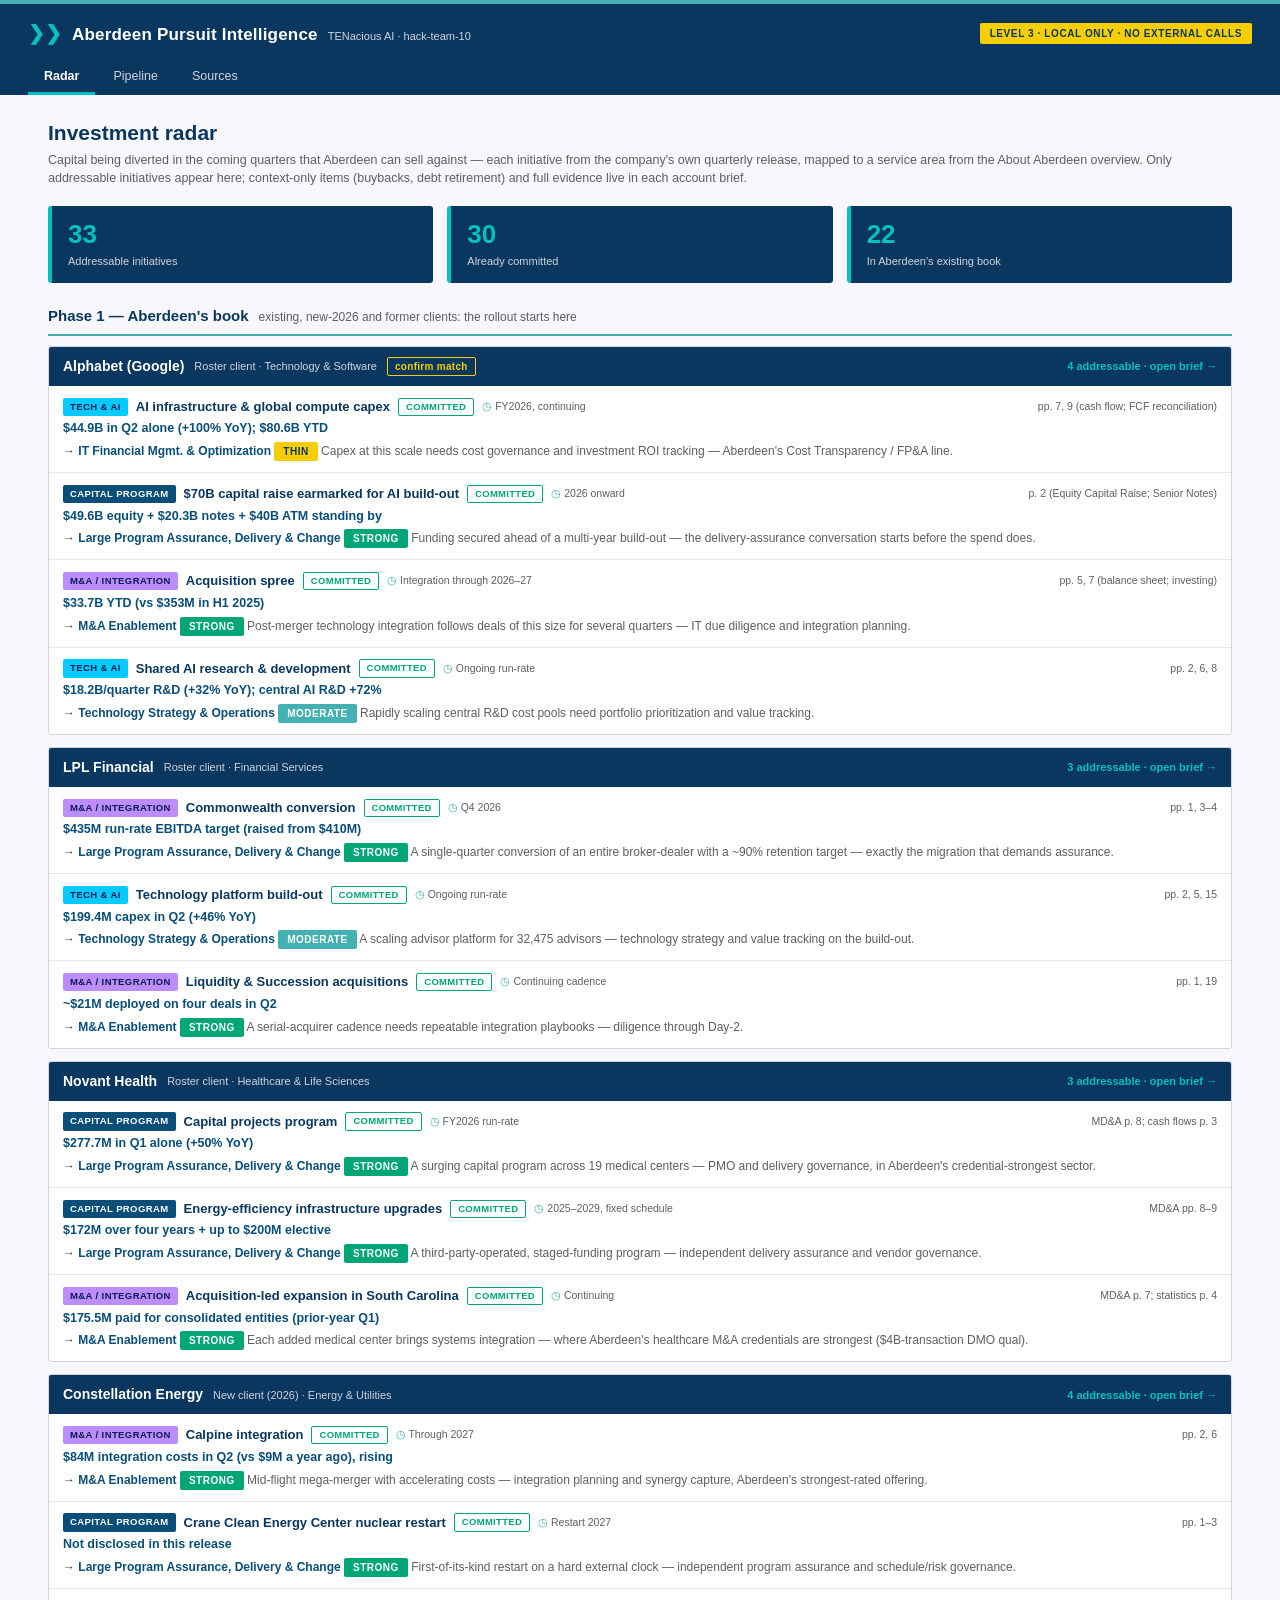
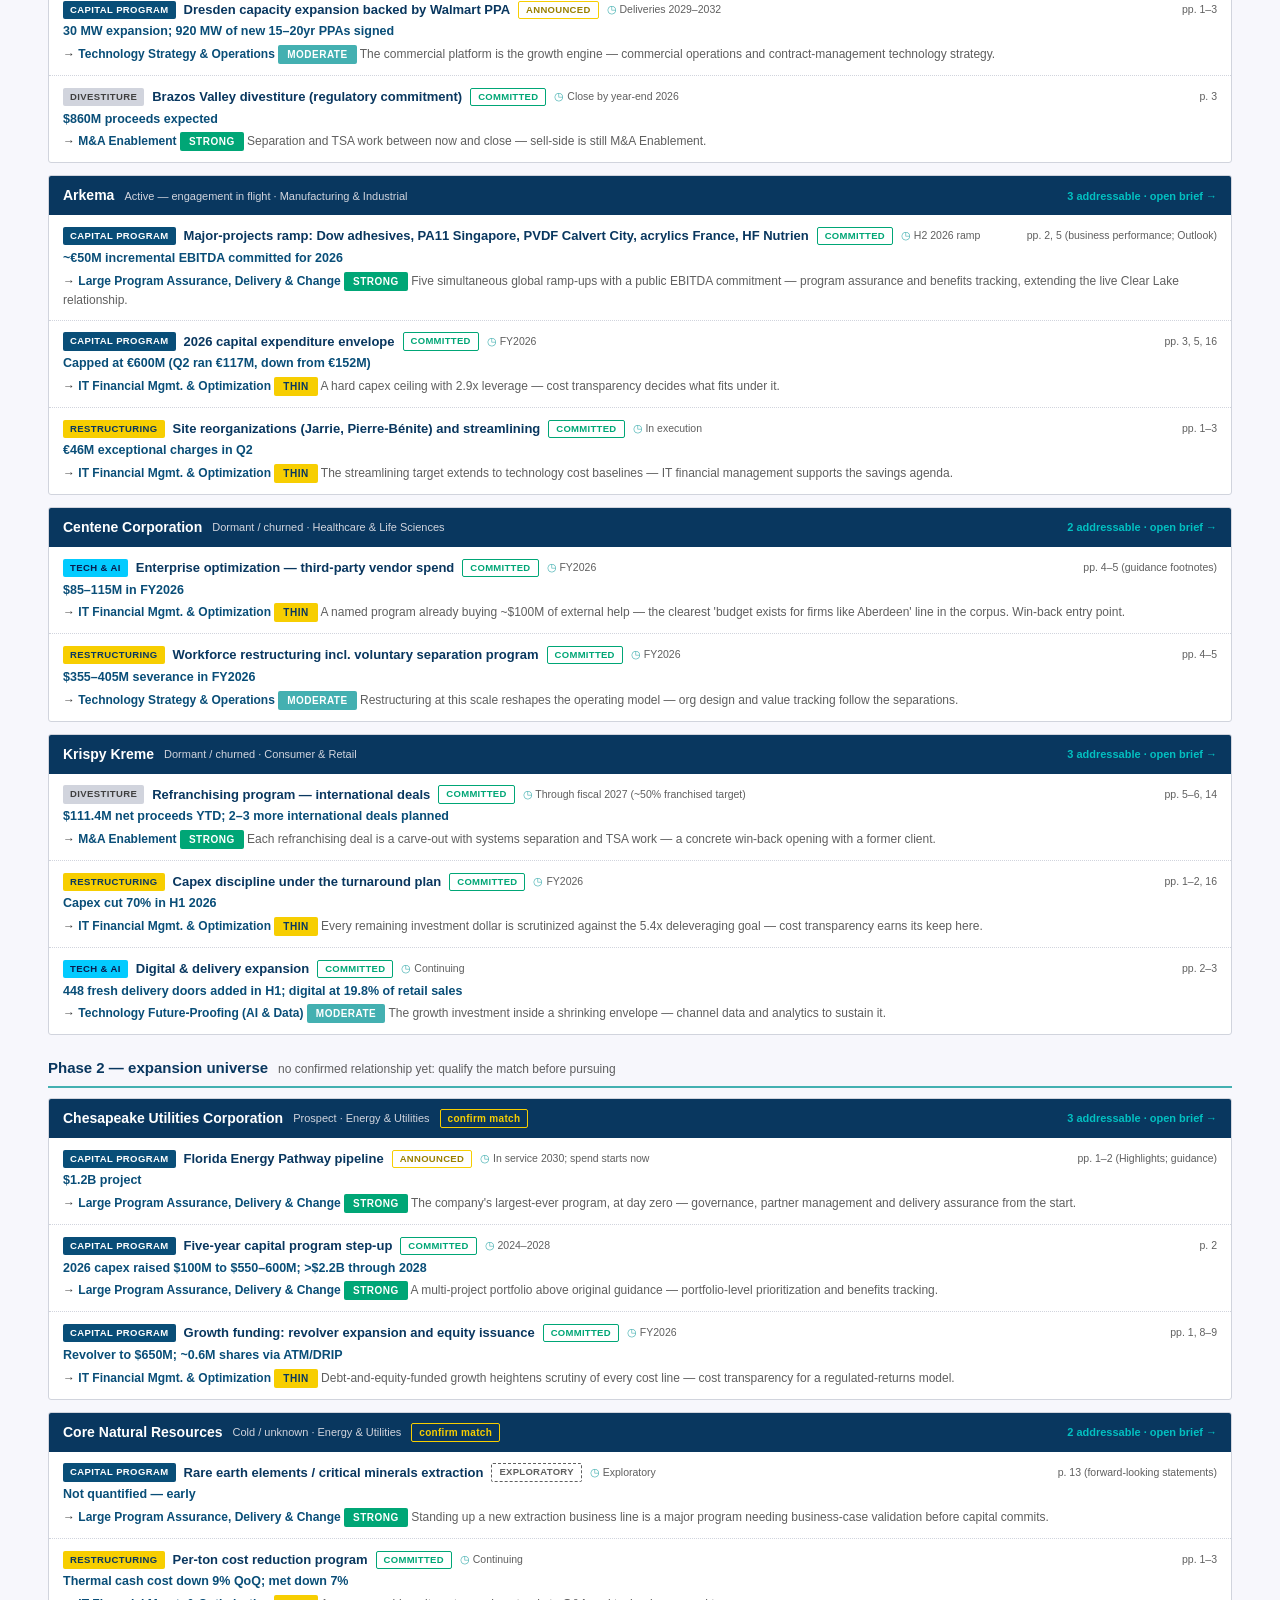
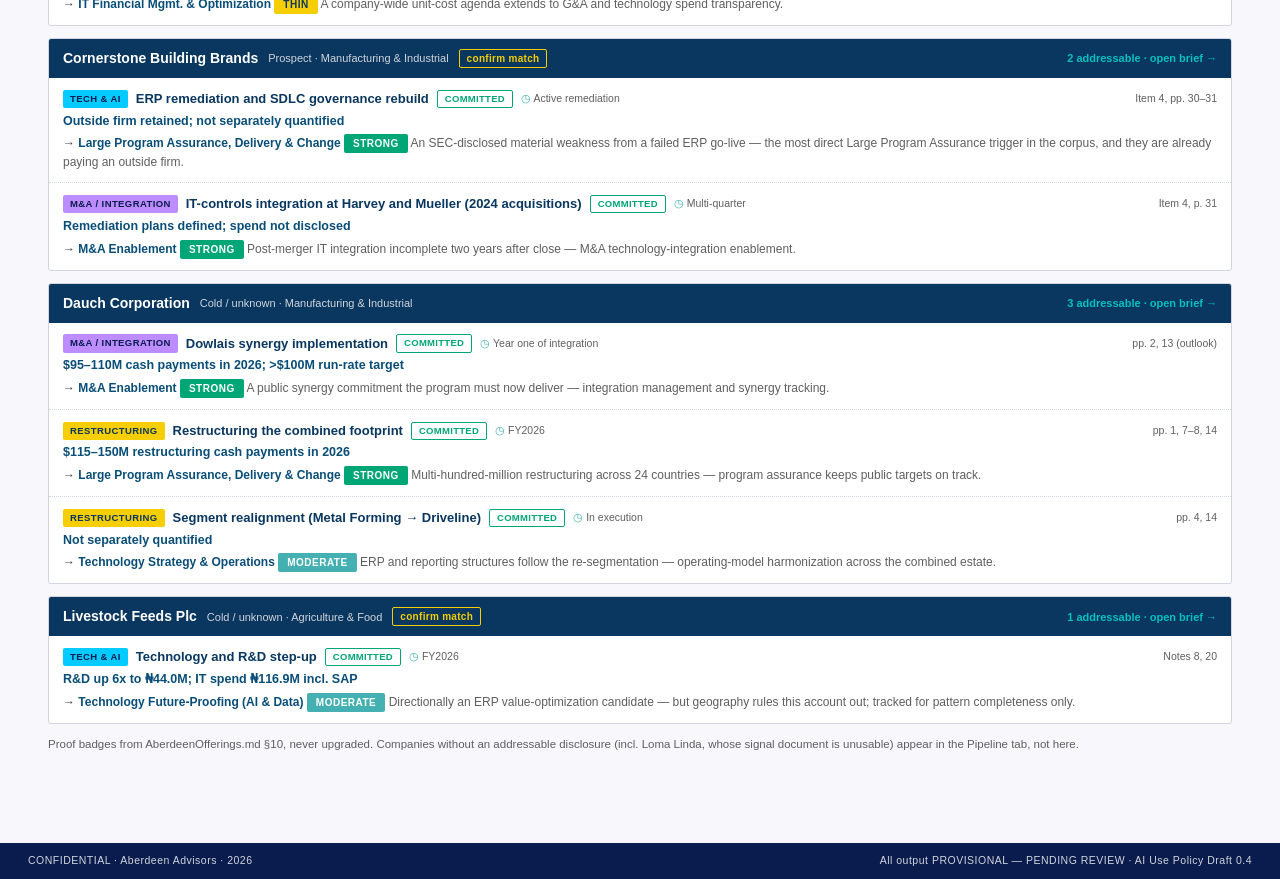
==== commit 4ca14eac: "Shorten tab labels to Radar / Pipeline / Sources Co-Authored-By: Claude Fable 5 <noreply@anthropic.c" ====
--- a/app/pursuit-intelligence.html
+++ b/app/pursuit-intelligence.html
@@ -366,9 +366,9 @@
       <span class="level3">LEVEL 3 &middot; LOCAL ONLY &middot; NO EXTERNAL CALLS</span>
     </div>
     <nav class="tabs" id="tabs">
-      <button class="tab active" data-view="invest">Investment Radar</button>
+      <button class="tab active" data-view="invest">Radar</button>
       <button class="tab" data-view="dashboard">Pipeline</button>
-      <button class="tab" data-view="sources">Sources &amp; Guardrails</button>
+      <button class="tab" data-view="sources">Sources</button>
     </nav>
   </header>
 
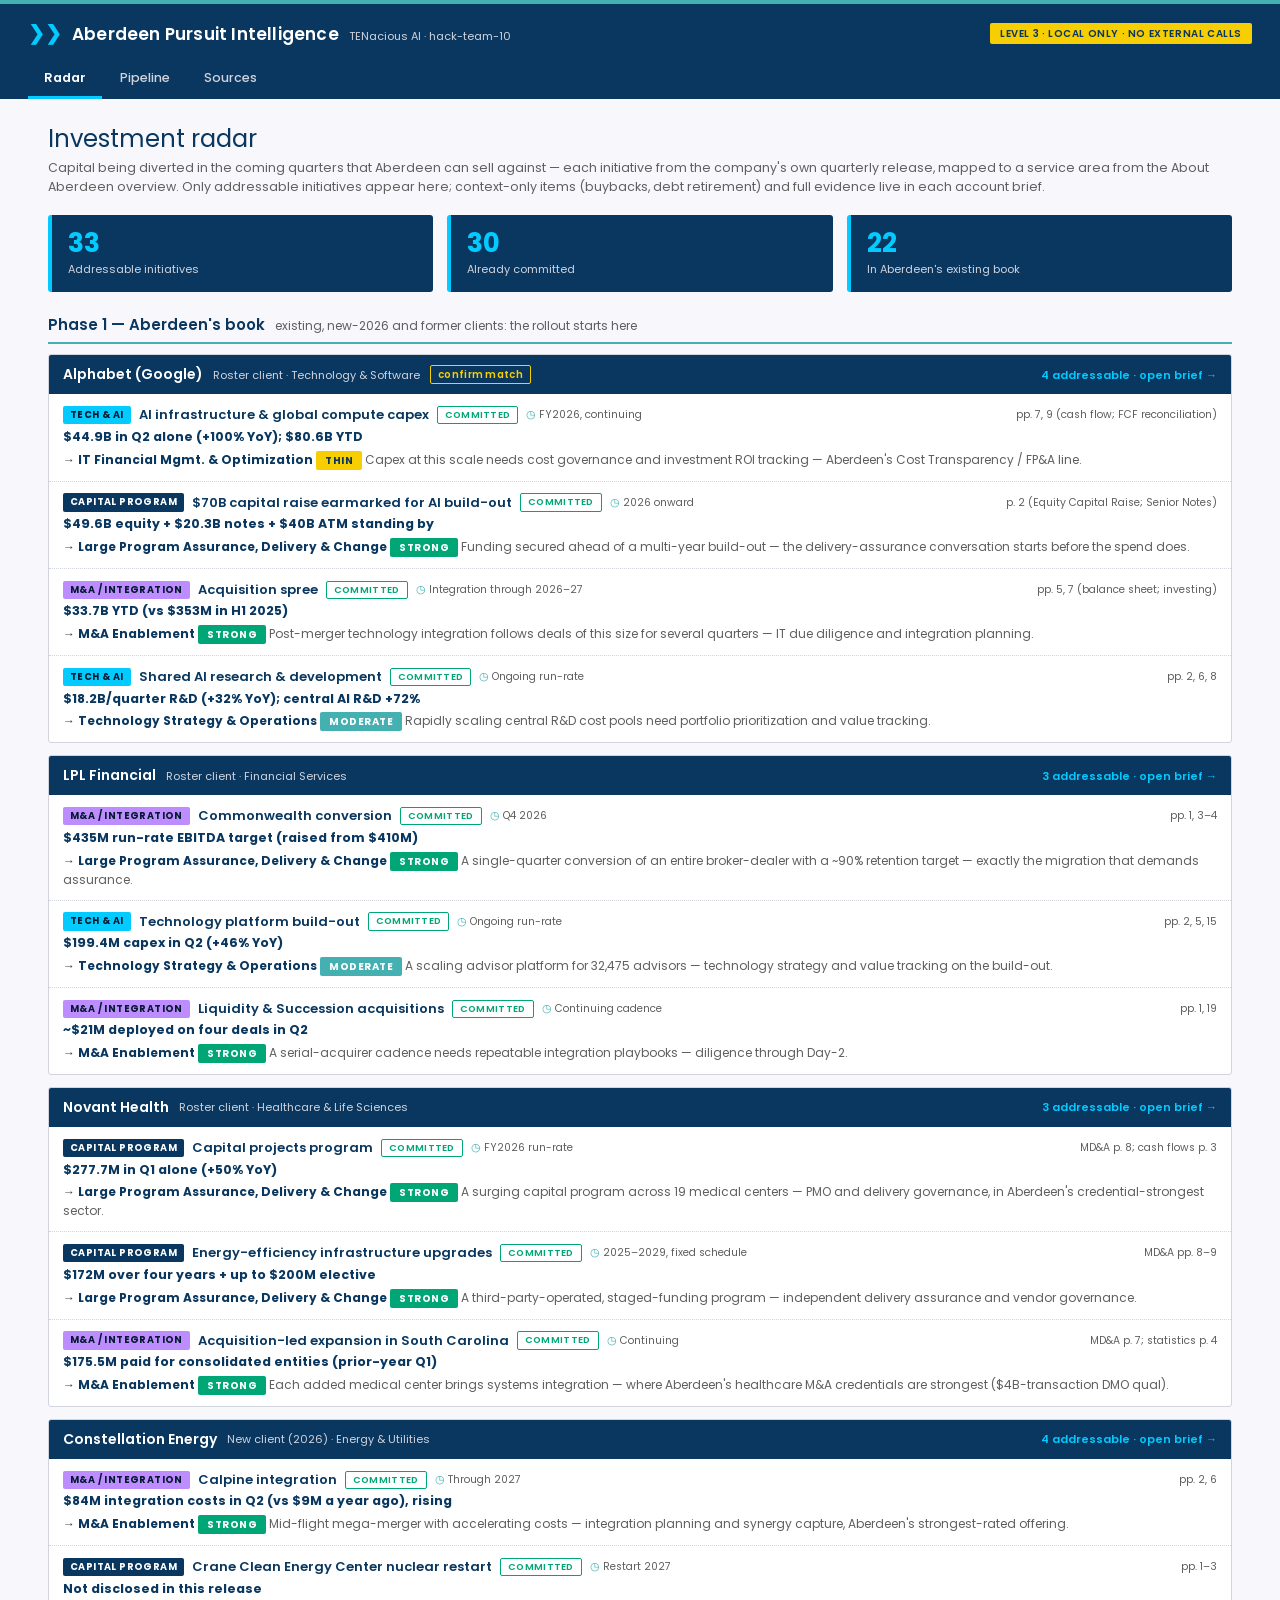
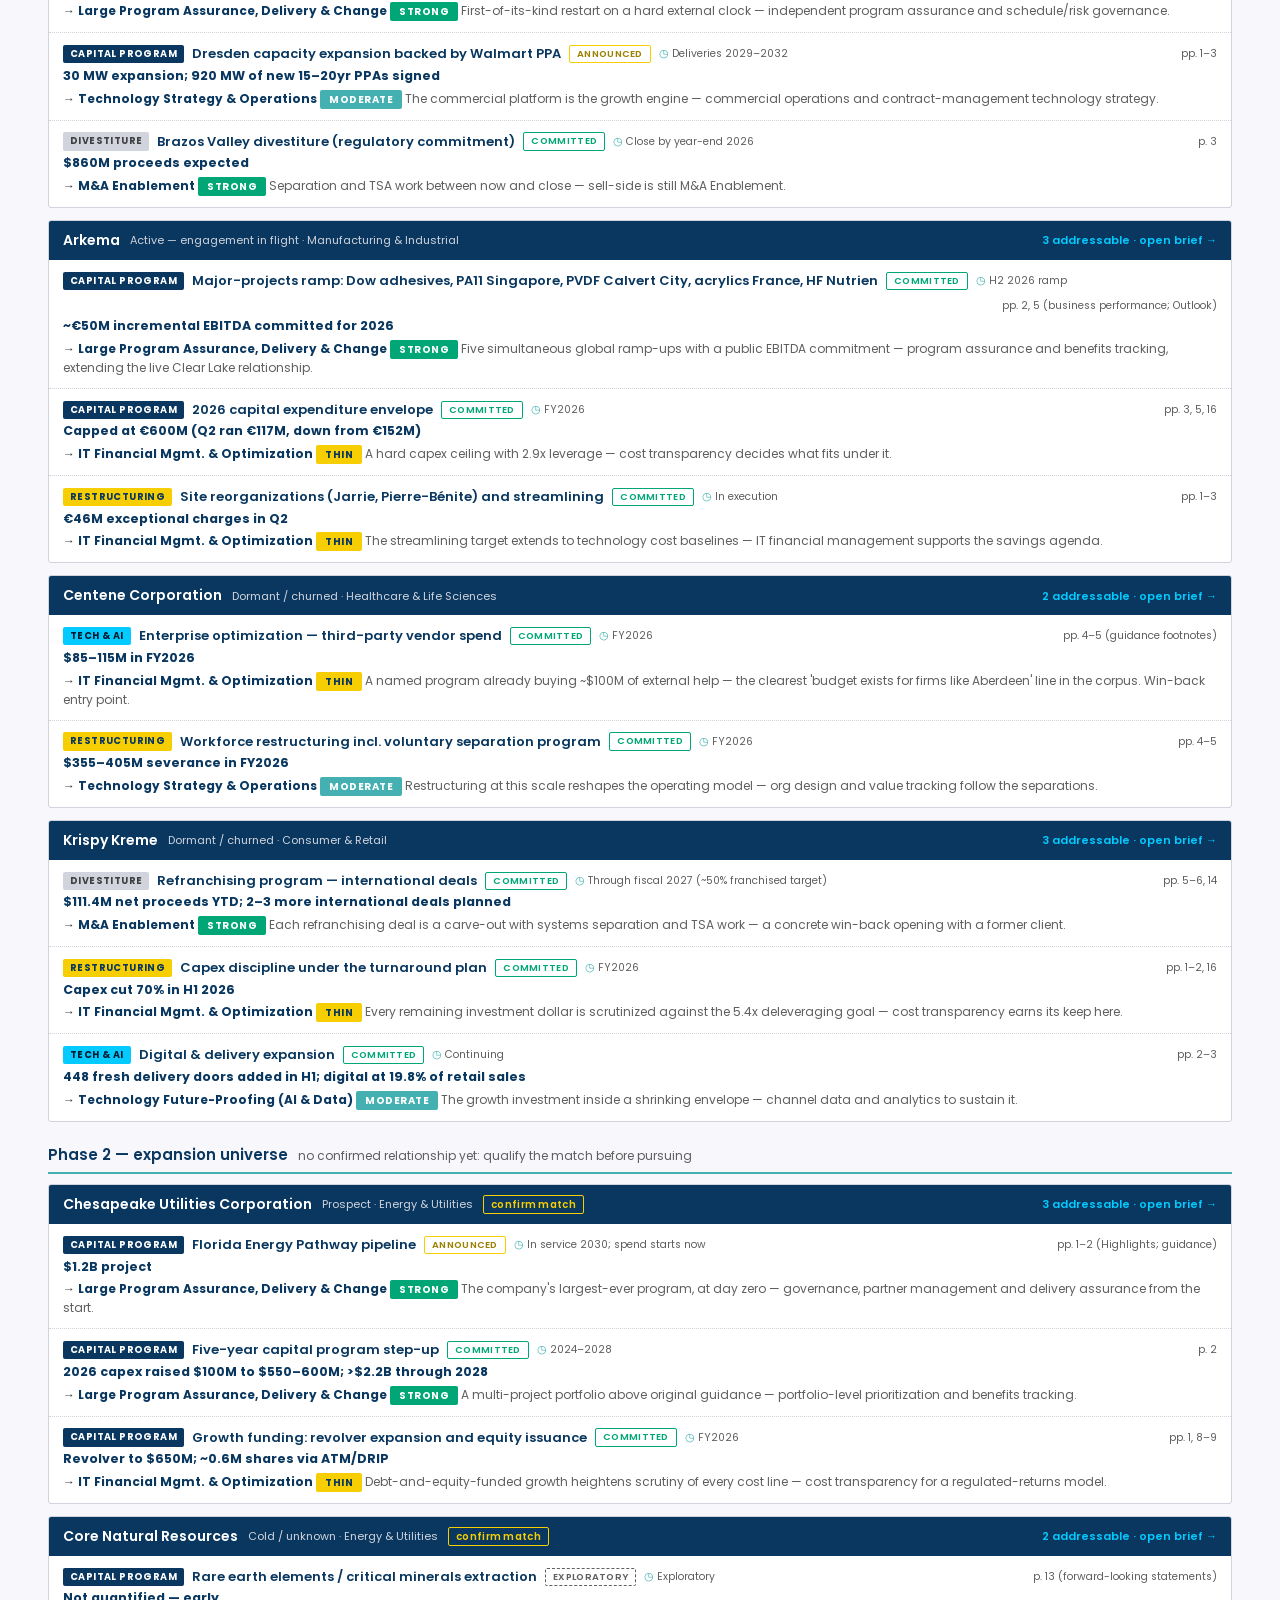
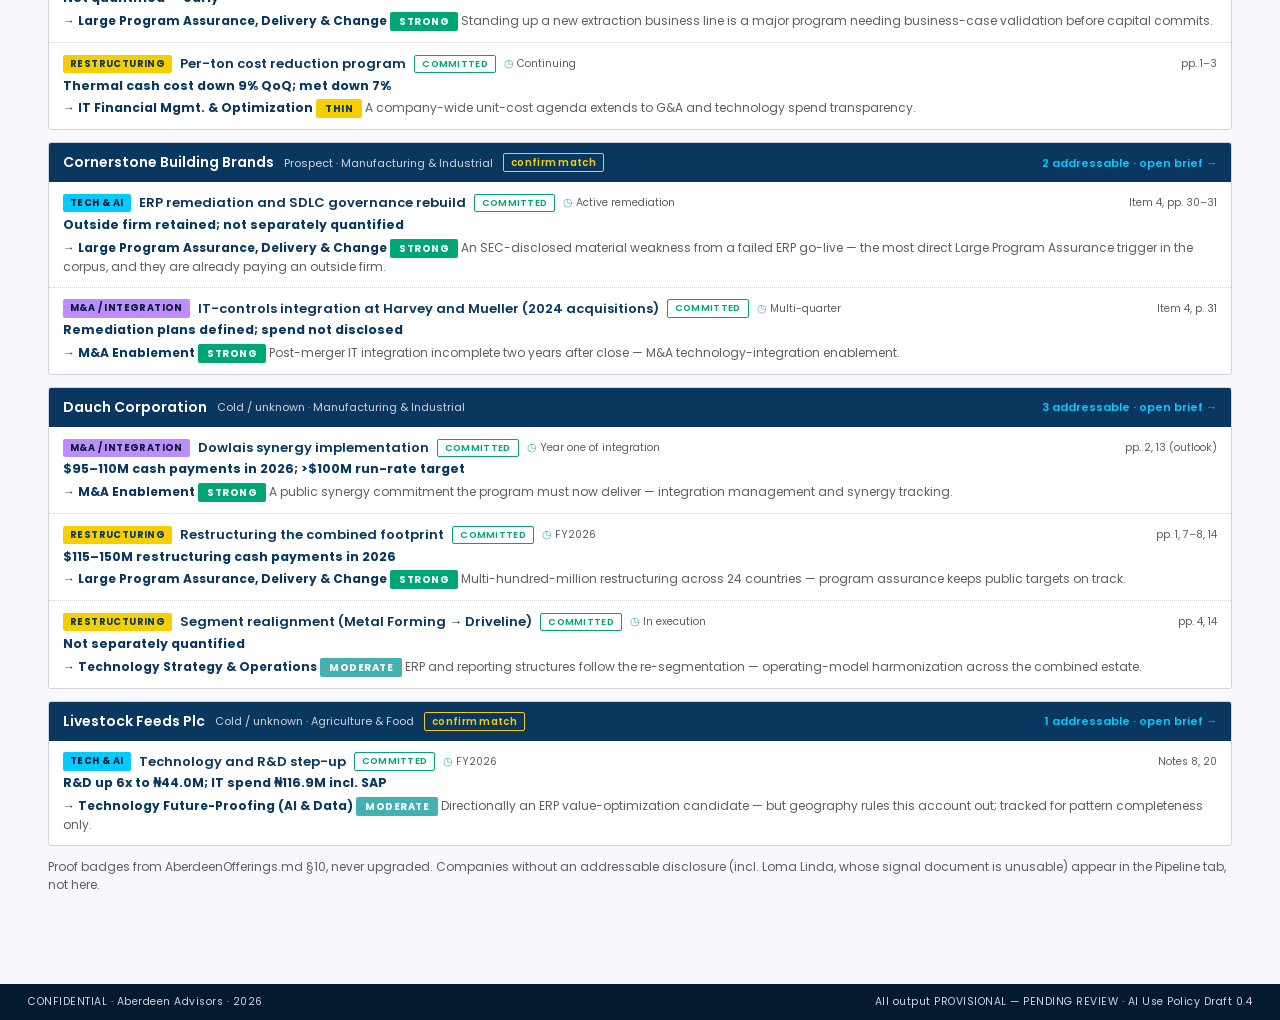
==== commit b31e8627: "﻿Restyle the app per the July 2025 Aberdeen slide template Theme extracted directly from About Aberd" ====
--- a/app/pursuit-intelligence.html
+++ b/app/pursuit-intelligence.html
@@ -2,29 +2,35 @@
 <meta name="viewport" content="width=device-width, initial-scale=1.0" />
 <title>Aberdeen Pursuit Intelligence</title>
 <style>
-/* Aberdeen Pursuit Intelligence — CURRENT brand system (SKILL.md §2.1)
-   Flat, dense, navy-dominant, confident. No shadows, no gradients (except
-   where a surface needs separation), no decoration. */
+@font-face { font-family: 'Poppins'; font-weight: 400; font-style: normal; font-display: swap; src: url([data-uri]) format('truetype'); }
+@font-face { font-family: 'Poppins'; font-weight: 500; font-style: normal; font-display: swap; src: url([data-uri]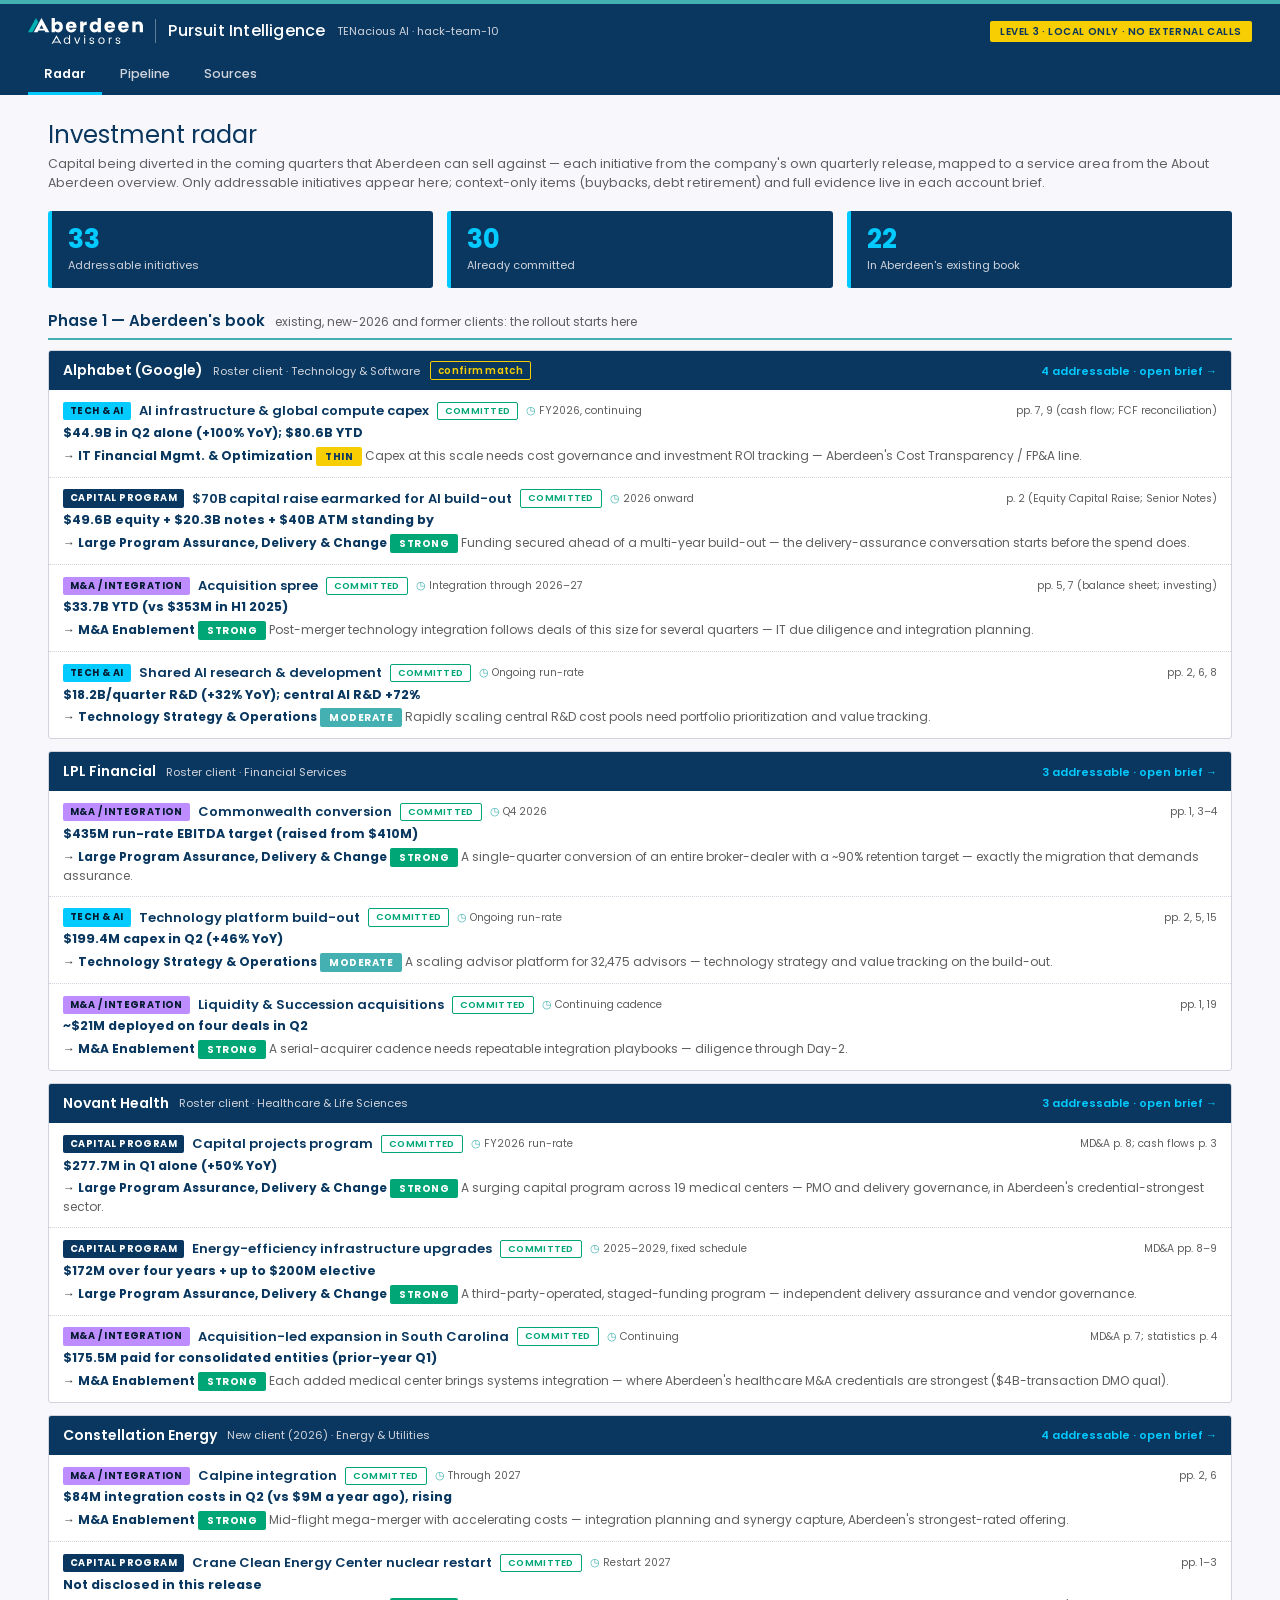
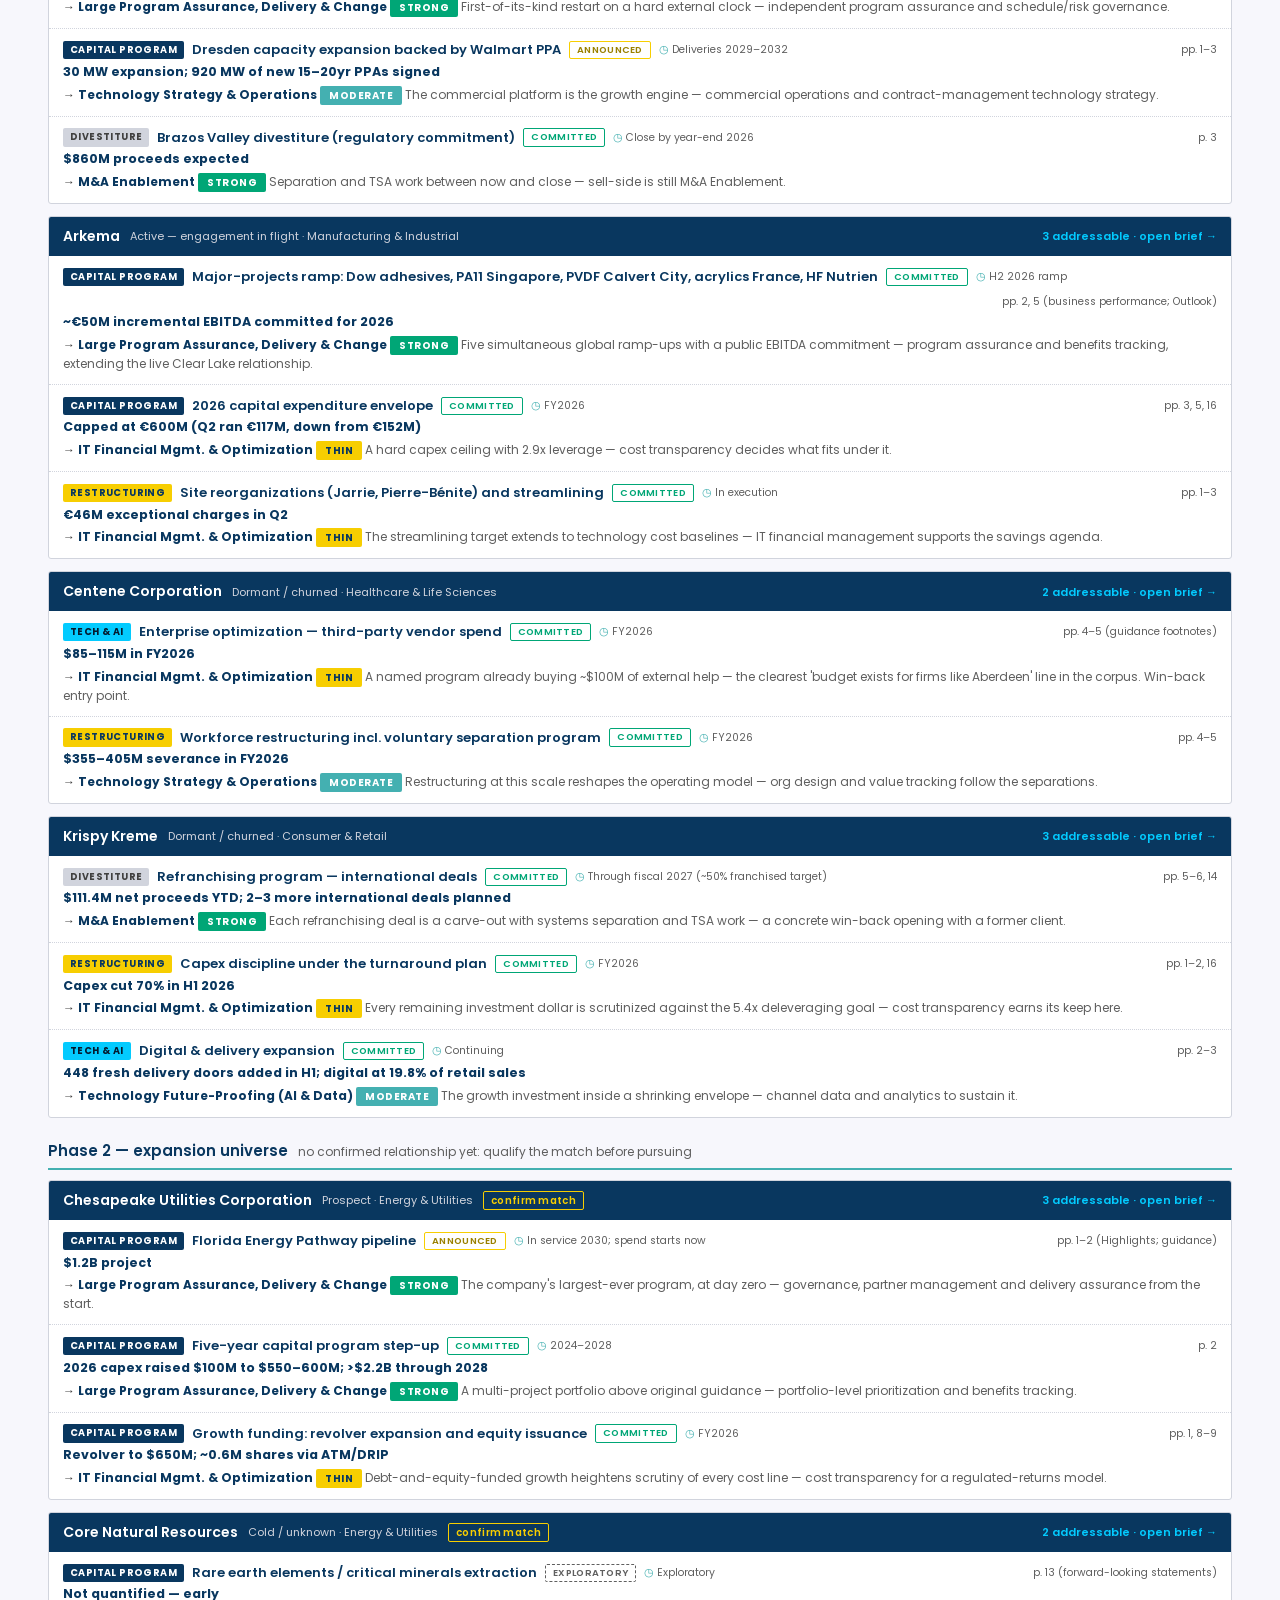
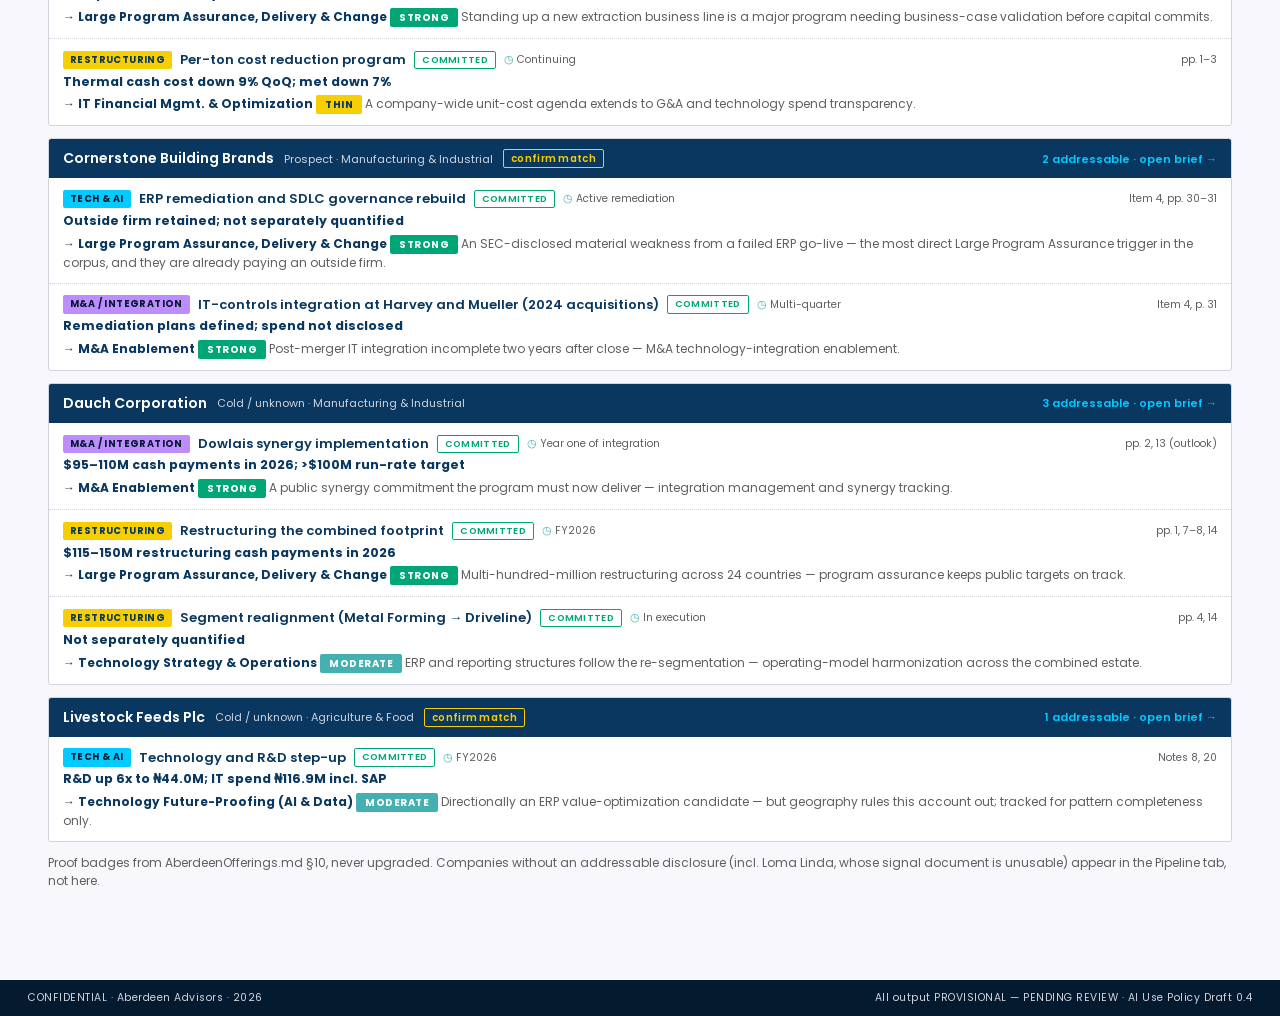
==== commit f891a91d: "﻿Replace the placeholder brandmark with the real Aberdeen logo The topbar previously used a typograp" ====
--- a/app/pursuit-intelligence.html
+++ b/app/pursuit-intelligence.html
@@ -51,9 +51,12 @@
   padding: 14px 28px 0;
 }
 .topbar-row { display: flex; align-items: center; gap: 16px; }
-.brandmark { display: flex; align-items: baseline; gap: 10px; }
-.brandmark .chev { color: var(--teal-signal); font-weight: 700; font-size: 20px; }
-.brandmark h1 { font-size: 17px; font-weight: 600; letter-spacing: .2px; }
+.brandmark { display: flex; align-items: center; gap: 12px; }
+.brandmark .logo { height: 26px; width: auto; display: block; }
+.brandmark h1 {
+  font-size: 16px; font-weight: 500; letter-spacing: .2px;
+  padding-left: 12px; border-left: 1px solid rgba(255,255,255,.35);
+}
 .brandmark .sub { font-size: 11px; color: var(--grey-light); font-weight: 400; }
 .level3 {
   margin-left: auto; font-size: 10px; font-weight: 600; letter-spacing: .6px;
@@ -357,8 +360,8 @@
 <header class="topbar">
     <div class="topbar-row">
       <div class="brandmark">
-        <span class="chev">&#10095;&#10095;</span>
-        <h1>Aberdeen Pursuit Intelligence</h1>
+        <img class="logo" src="[data-uri]" alt="Aberdeen Advisors" />
+        <h1>Pursuit Intelligence</h1>
         <span class="sub">TENacious AI &middot; hack-team-10</span>
       </div>
       <span class="level3">LEVEL 3 &middot; LOCAL ONLY &middot; NO EXTERNAL CALLS</span>
